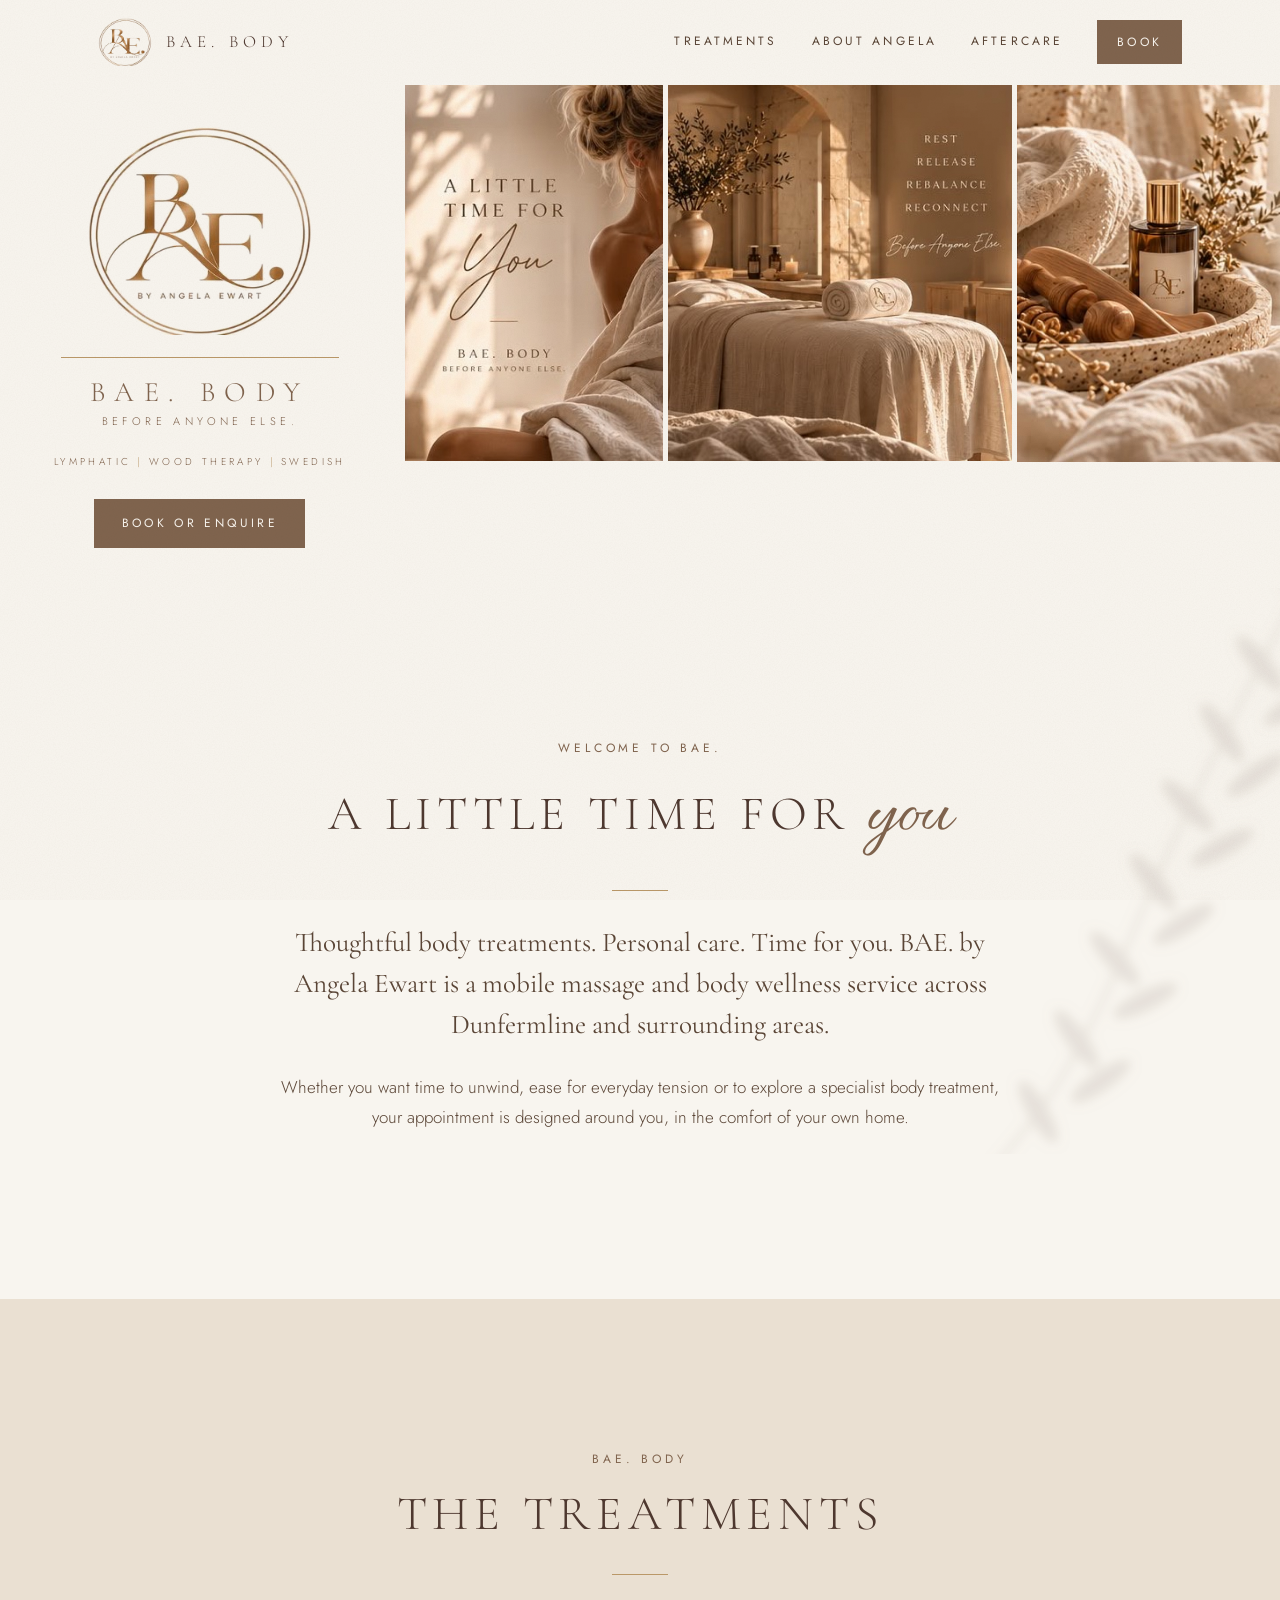
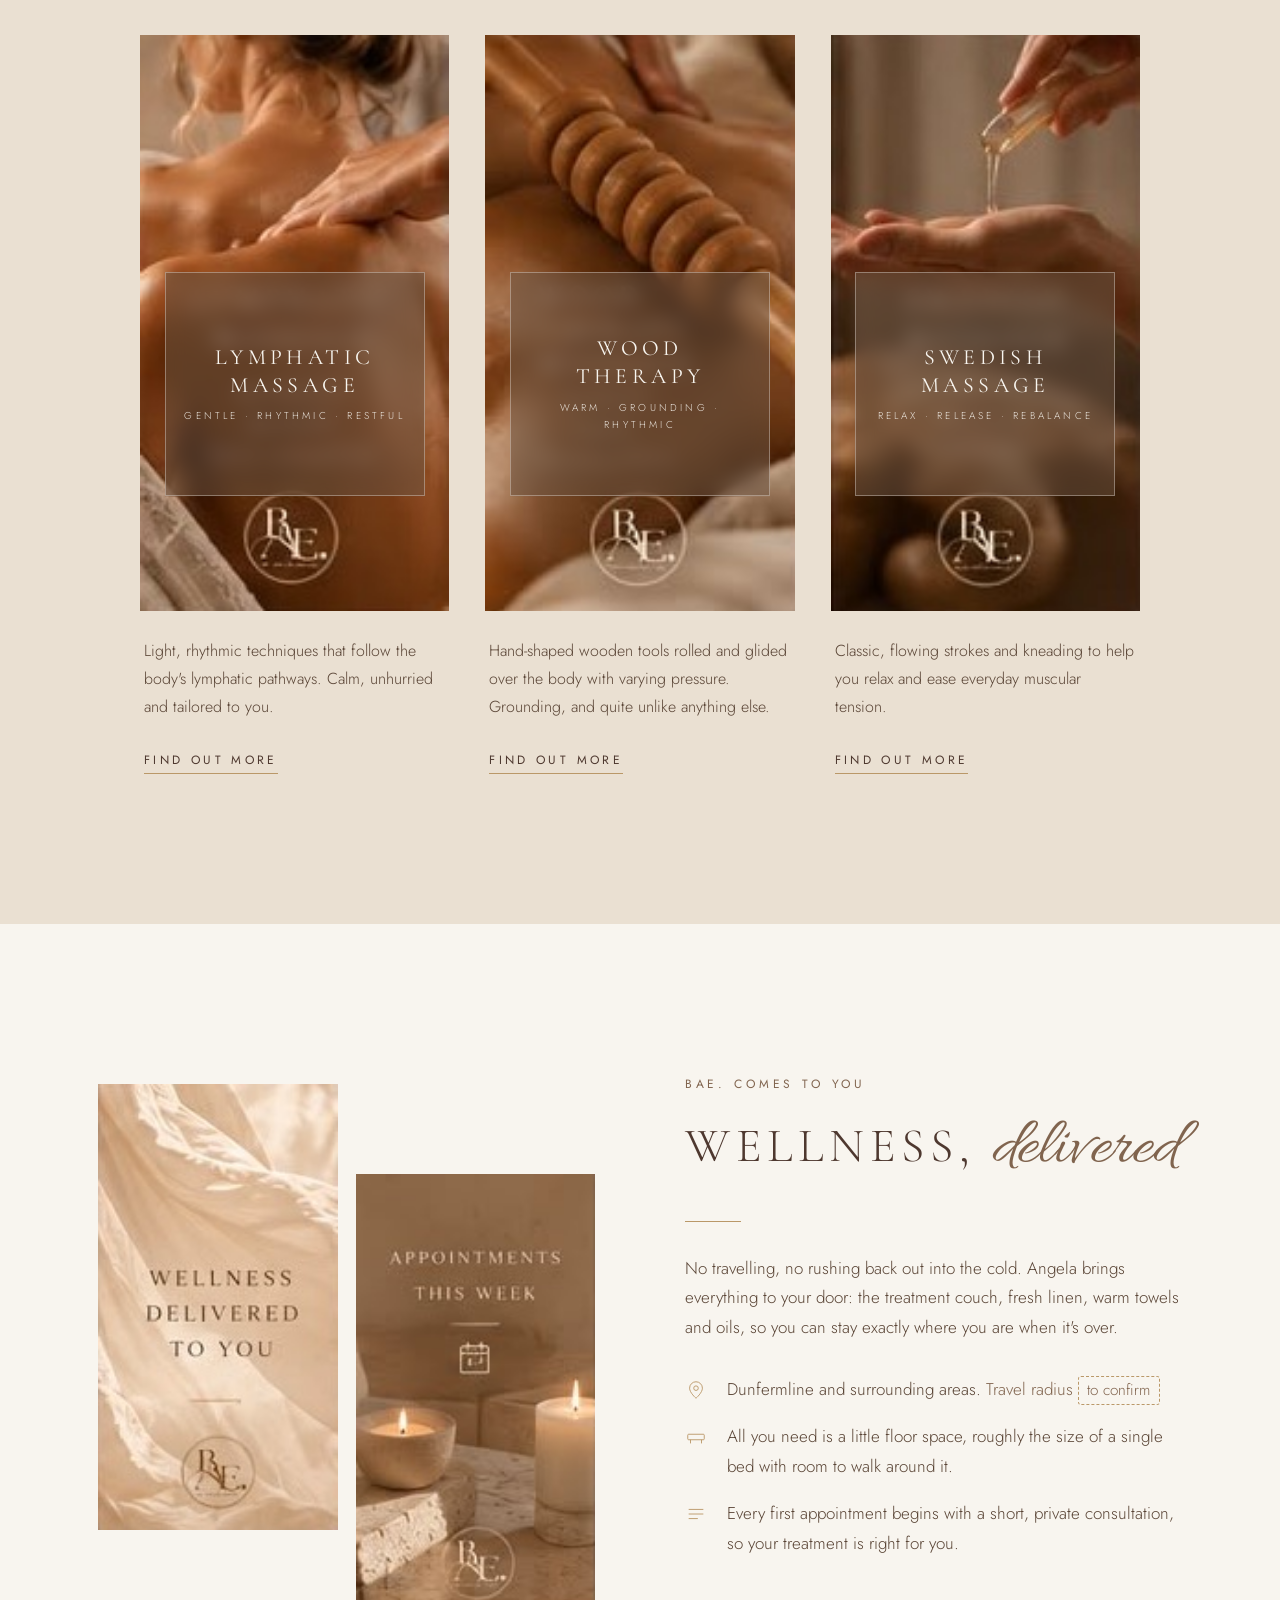
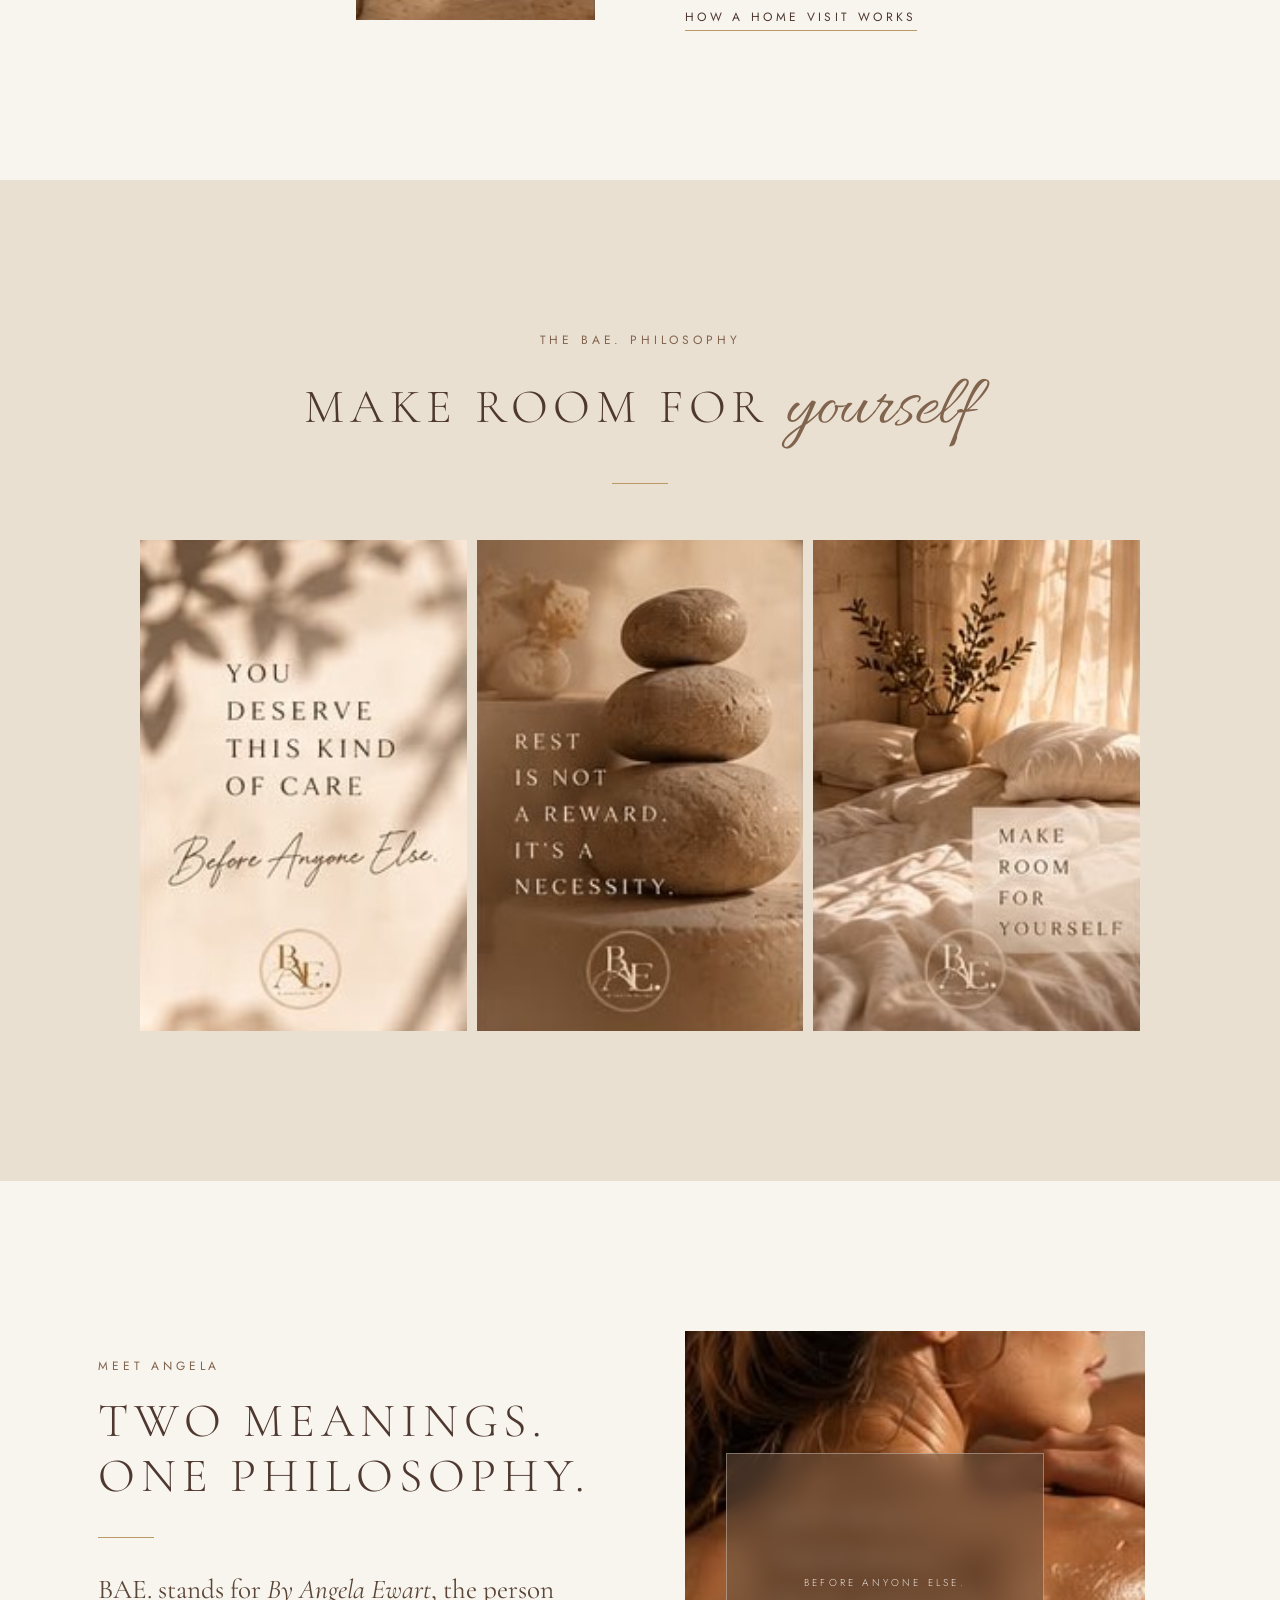
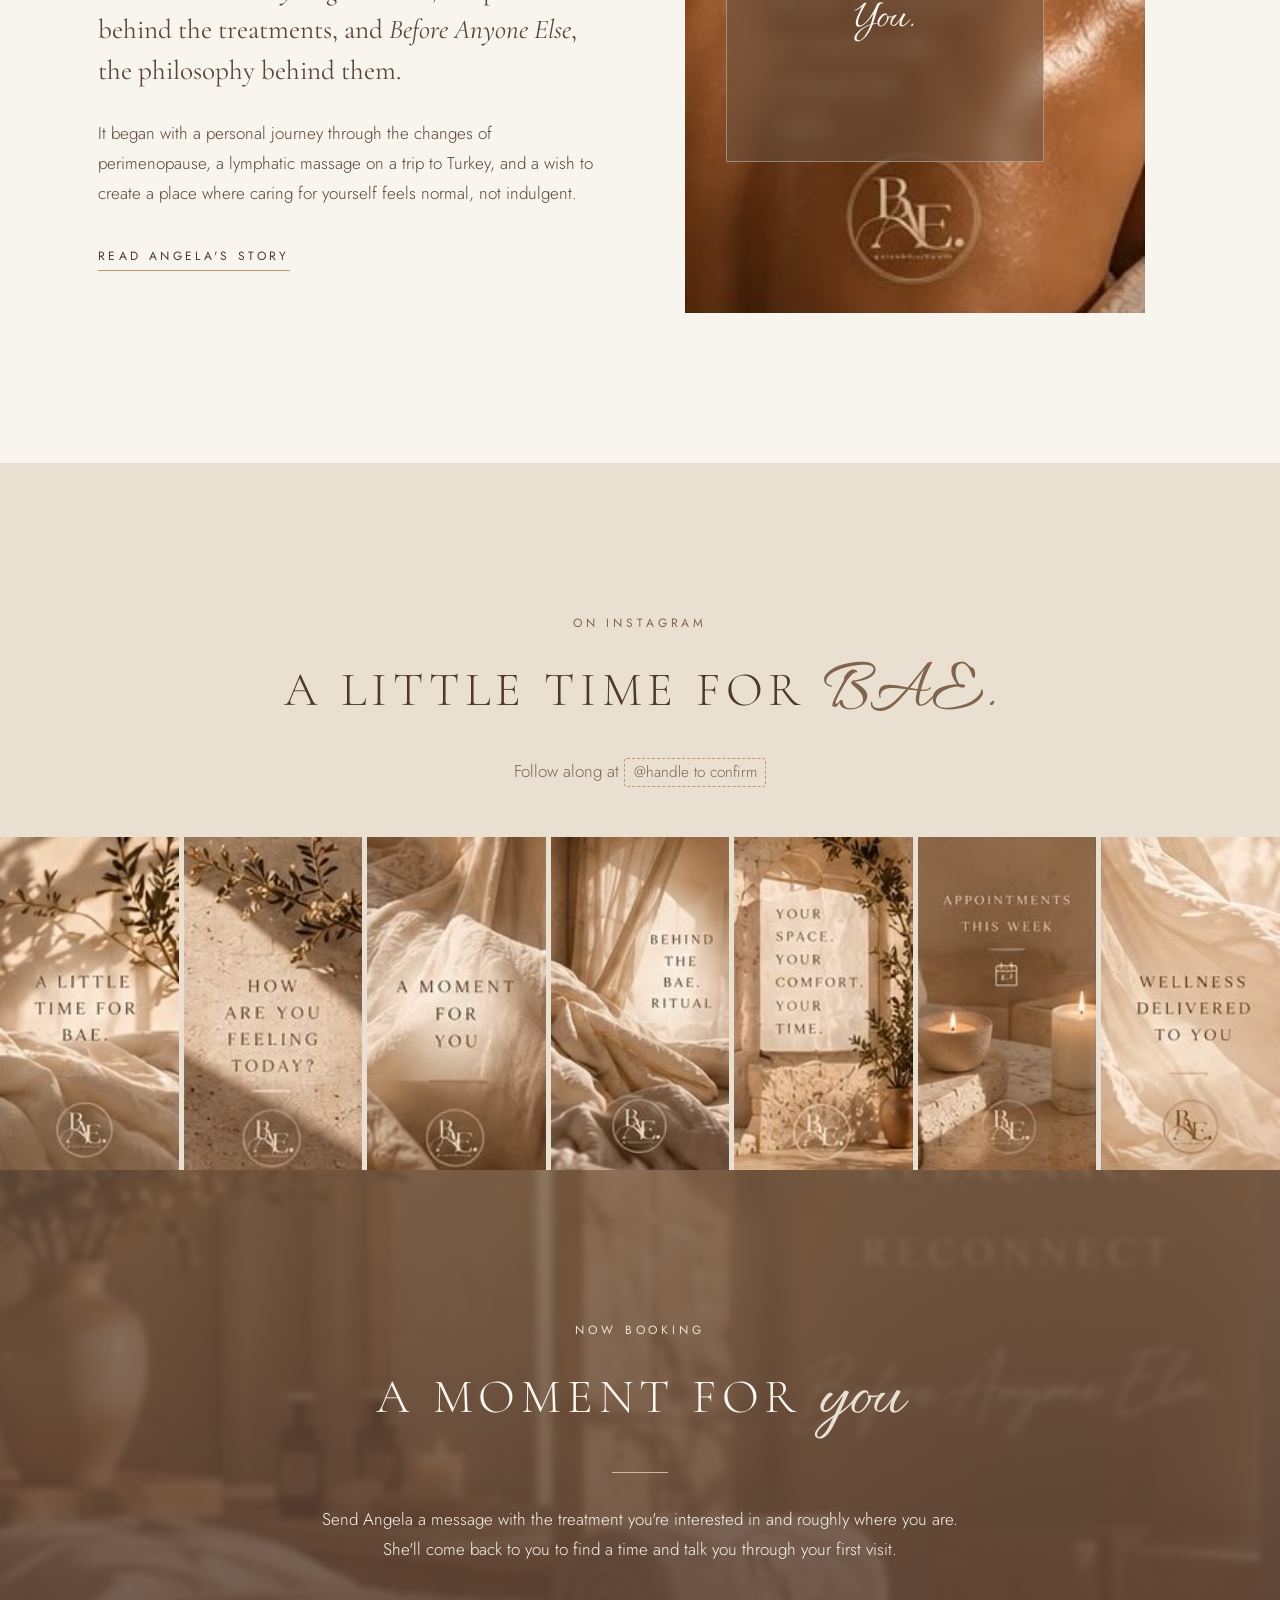
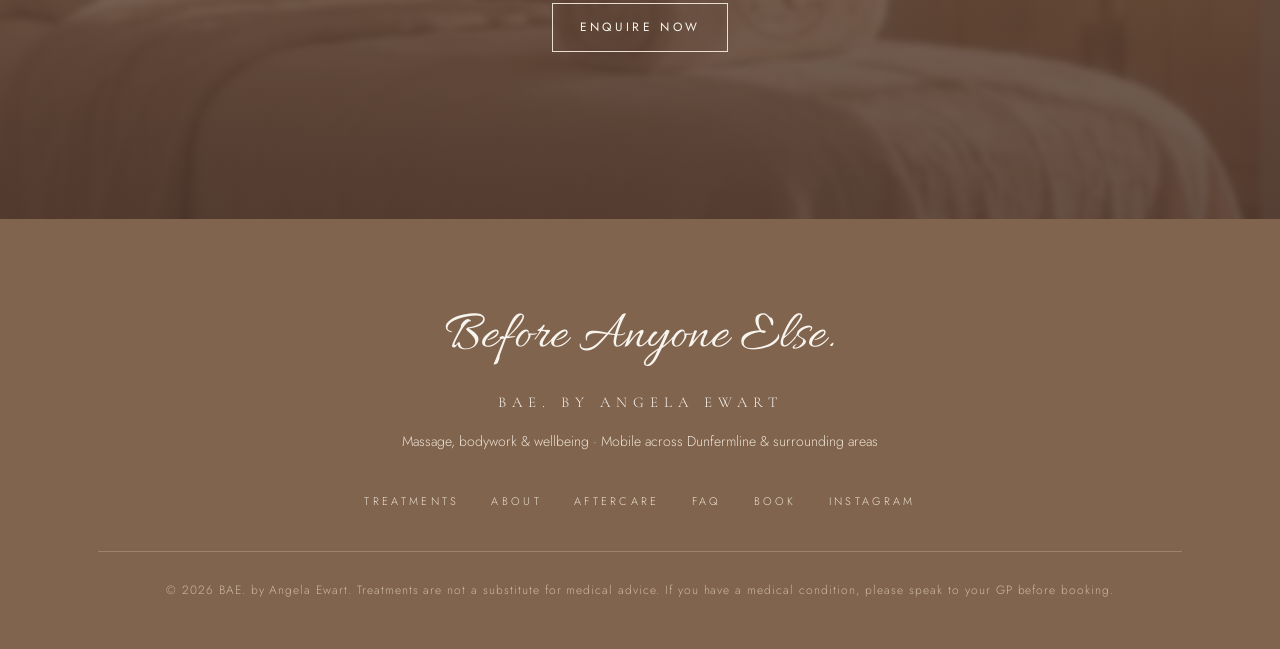
==== index.html @ 6d790719 "BAE. by Angela Ewart: first draft of the BAE. BODY site Four pages (home, treatments, about, book) b" ====
<!doctype html>
<html lang="en-GB">
<head>
  <meta charset="utf-8">
  <meta name="viewport" content="width=device-width, initial-scale=1">
  <!-- Draft: keep out of search results until launch. Remove this line to go live. -->
  <meta name="robots" content="noindex">
  <title>BAE. by Angela Ewart | Mobile Massage in Dunfermline</title>
  <meta name="description" content="BAE. BODY: lymphatic massage, wood therapy and Swedish massage in the comfort of your own home, across Dunfermline and surrounding areas. Before Anyone Else.">
  <meta property="og:title" content="BAE. by Angela Ewart">
  <meta property="og:description" content="Thoughtful body treatments. Personal care. Time for you. Mobile massage across Dunfermline.">
  <meta property="og:image" content="assets/img/hero-room.jpg">
  <meta name="theme-color" content="#F8F5EF">
  <link rel="icon" href="assets/img/logo.png">
  <link rel="preconnect" href="https://fonts.googleapis.com">
  <link rel="preconnect" href="https://fonts.gstatic.com" crossorigin>
  <link href="https://fonts.googleapis.com/css2?family=Allura&family=Cormorant+Garamond:wght@300;400;500&family=Jost:wght@300;400&display=swap" rel="stylesheet">
  <link rel="stylesheet" href="css/style.css">
</head>
<body>

<header class="site-header">
  <div class="wrap">
    <a class="brand" href="index.html" aria-label="BAE. by Angela Ewart, home">
      <img src="assets/img/logo.png" alt="">
      <span>BAE. Body</span>
    </a>
    <button class="nav-toggle" aria-label="Menu" aria-expanded="false" aria-controls="nav"><span></span><span></span></button>
    <nav class="nav" id="nav">
      <a href="treatments.html">Treatments</a>
      <a href="about.html">About Angela</a>
      <a href="treatments.html#aftercare">Aftercare</a>
      <a class="btn" href="contact.html">Book</a>
    </nav>
  </div>
</header>

<main>

  <!-- Hero: the moodboard's top row -->
  <section class="photo-hero">
    <div class="hero-panel reveal">
      <img class="mark" src="assets/img/logo.png" alt="BAE. by Angela Ewart monogram">
      <h1 class="name">BAE. Body</h1>
      <p class="tag">Before anyone else.</p>
      <p class="words">Lymphatic<span>|</span>Wood therapy<span>|</span>Swedish</p>
      <div class="hero-actions">
        <a class="btn" href="contact.html">Book or enquire</a>
      </div>
    </div>
    <div class="hero-photos">
      <figure><img src="assets/img/hero-woman.jpg" alt="A woman wrapped in soft linen in warm sunlight. A little time for you."></figure>
      <figure><img src="assets/img/hero-room.jpg" alt="A treatment couch in ivory linen with a rolled BAE. towel. Rest, release, rebalance, reconnect."></figure>
      <figure><img src="assets/img/ritual-tray.jpg" alt="Wooden massage tools and a BAE. oil bottle on a stone tray among soft linen"></figure>
    </div>
  </section>

  <!-- Welcome -->
  <section class="pad" style="overflow:hidden">
    <div class="leaves" aria-hidden="true" style="top:-60px;right:-80px;width:460px;height:640px"></div>
    <div class="wrap center reveal" style="max-width: 820px">
      <span class="eyebrow">Welcome to BAE.</span>
      <h2 class="title">A little time for <span class="script" style="font-size:1.5em">you</span></h2>
      <hr class="rule">
      <p class="lede">Thoughtful body treatments. Personal care. Time for you. BAE. by Angela Ewart is a mobile massage and body wellness service across Dunfermline and surrounding areas.</p>
      <p>Whether you want time to unwind, ease for everyday tension or to explore a specialist body treatment, your appointment is designed around you, in the comfort of your own home.</p>
    </div>
  </section>

  <!-- Treatments -->
  <section class="pad tone-linen">
    <div class="wrap">
      <div class="center reveal">
        <span class="eyebrow">BAE. Body</span>
        <h2 class="title">The treatments</h2>
        <hr class="rule">
      </div>
      <div class="tcards">
        <a class="tcard reveal" href="treatments.html#lymphatic">
          <figure class="tile">
            <img src="assets/img/reel-lymphatic.jpg" alt="Hands resting on a bare shoulder during a lymphatic massage">
            <div class="plate"><strong>Lymphatic<br>massage</strong><span>Gentle · Rhythmic · Restful</span></div>
          </figure>
          <div class="body">
            <p>Light, rhythmic techniques that follow the body's lymphatic pathways. Calm, unhurried and tailored to you.</p>
            <span class="link">Find out more</span>
          </div>
        </a>
        <a class="tcard reveal" href="treatments.html#wood-therapy">
          <figure class="tile">
            <img src="assets/img/reel-wood.jpg" alt="A wooden massage roller on oiled skin">
            <div class="plate"><strong>Wood<br>therapy</strong><span>Warm · Grounding · Rhythmic</span></div>
          </figure>
          <div class="body">
            <p>Hand-shaped wooden tools rolled and glided over the body with varying pressure. Grounding, and quite unlike anything else.</p>
            <span class="link">Find out more</span>
          </div>
        </a>
        <a class="tcard reveal" href="treatments.html#swedish">
          <figure class="tile">
            <img src="assets/img/reel-swedish.jpg" alt="Warm massage oil poured into an open palm">
            <div class="plate"><strong>Swedish<br>massage</strong><span>Relax · Release · Rebalance</span></div>
          </figure>
          <div class="body">
            <p>Classic, flowing strokes and kneading to help you relax and ease everyday muscular tension.</p>
            <span class="link">Find out more</span>
          </div>
        </a>
      </div>
    </div>
  </section>

  <!-- Mobile service -->
  <section class="pad">
    <div class="wrap split">
      <div class="pair reveal">
        <figure class="tile"><img src="assets/img/reel-delivered.jpg" alt="Soft muslin in sunlight. Wellness delivered to you."></figure>
        <figure class="tile"><img src="assets/img/story-appointments.jpg" alt="Candles on natural stone. Appointments this week."></figure>
      </div>
      <div class="reveal">
        <span class="eyebrow">BAE. comes to you</span>
        <h2 class="title">Wellness, <span class="script" style="font-size:1.4em">delivered</span></h2>
        <hr class="rule">
        <p>No travelling, no rushing back out into the cold. Angela brings everything to your door: the treatment couch, fresh linen, warm towels and oils, so you can stay exactly where you are when it's over.</p>
        <ul class="points">
          <li>
            <svg viewBox="0 0 24 24" fill="none" stroke="currentColor" stroke-width="1"><path d="M12 21s-7-6.1-7-11a7 7 0 0 1 14 0c0 4.9-7 11-7 11z"/><circle cx="12" cy="10" r="2.5"/></svg>
            <span>Dunfermline and surrounding areas. <span class="muted">Travel radius <span class="tbc">to confirm</span></span></span>
          </li>
          <li>
            <svg viewBox="0 0 24 24" fill="none" stroke="currentColor" stroke-width="1"><rect x="3" y="9" width="18" height="6" rx="1"/><path d="M6 15v4M18 15v4"/></svg>
            <span>All you need is a little floor space, roughly the size of a single bed with room to walk around it.</span>
          </li>
          <li>
            <svg viewBox="0 0 24 24" fill="none" stroke="currentColor" stroke-width="1"><path d="M4 7h16M4 12h16M4 17h10"/></svg>
            <span>Every first appointment begins with a short, private consultation, so your treatment is right for you.</span>
          </li>
        </ul>
        <a class="link" href="treatments.html#mobile">How a home visit works</a>
      </div>
    </div>
  </section>

  <!-- Quote posts -->
  <section class="pad tone-linen">
    <div class="wrap">
      <div class="center reveal">
        <span class="eyebrow">The BAE. philosophy</span>
        <h2 class="title">Make room for <span class="script" style="font-size:1.5em">yourself</span></h2>
        <hr class="rule">
      </div>
      <div class="quotes reveal">
        <figure class="tile"><img src="assets/img/quote-care.jpg" alt="You deserve this kind of care. Before Anyone Else."></figure>
        <figure class="tile"><img src="assets/img/quote-rest.jpg" alt="Stacked stones. Rest is not a reward. It's a necessity."></figure>
        <figure class="tile"><img src="assets/img/quote-room.jpg" alt="A sunlit bedroom in soft linen. Make room for yourself."></figure>
      </div>
    </div>
  </section>

  <!-- Meet Angela -->
  <section class="pad">
    <div class="wrap split flip">
      <figure class="tile reveal" style="aspect-ratio:226/286;max-width:460px">
        <img src="assets/img/back.jpg" alt="Sunlit skin and a bare shoulder after a massage">
        <div class="plate" style="left:9%;right:22%;top:21%;height:53%"><span>Before anyone else.</span><span class="script">You.</span></div>
      </figure>
      <div class="reveal">
        <span class="eyebrow">Meet Angela</span>
        <h2 class="title">Two meanings. <br>One philosophy.</h2>
        <hr class="rule">
        <p class="lede">BAE. stands for <em>By Angela Ewart</em>, the person behind the treatments, and <em>Before Anyone Else</em>, the philosophy behind them.</p>
        <p>It began with a personal journey through the changes of perimenopause, a lymphatic massage on a trip to Turkey, and a wish to create a place where caring for yourself feels normal, not indulgent.</p>
        <p style="margin-top:2rem"><a class="link" href="about.html">Read Angela's story</a></p>
      </div>
    </div>
  </section>

  <!-- Instagram -->
  <section class="pad tone-linen" style="padding-bottom:0">
    <div class="wrap center reveal">
      <span class="eyebrow">On Instagram</span>
      <h2 class="title">A little time for <span class="script" style="font-size:1.5em">BAE.</span></h2>
      <p class="muted">Follow along at <span class="tbc">@handle to confirm</span></p>
    </div>
    <div class="gram">
      <figure class="tile"><img src="assets/img/reel-little-time.jpg" alt="A little time for BAE."></figure>
      <figure class="tile"><img src="assets/img/story-feeling.jpg" alt="How are you feeling today?"></figure>
      <figure class="tile"><img src="assets/img/story-moment.jpg" alt="A moment for you."></figure>
      <figure class="tile"><img src="assets/img/story-ritual.jpg" alt="Behind the BAE. ritual."></figure>
      <figure class="tile"><img src="assets/img/story-space.jpg" alt="Your space. Your comfort. Your time."></figure>
      <figure class="tile"><img src="assets/img/story-appointments.jpg" alt="Appointments this week."></figure>
      <figure class="tile"><img src="assets/img/reel-delivered.jpg" alt="Wellness delivered to you."></figure>
    </div>
  </section>

  <!-- Book -->
  <section class="pad tone-coffee photo-band">
    <img src="assets/img/hero-room.jpg" alt="">
    <div class="wrap center reveal" style="max-width: 760px">
      <span class="eyebrow">Now booking</span>
      <h2 class="title">A moment for <span class="script" style="font-size:1.5em">you</span></h2>
      <hr class="rule">
      <p>Send Angela a message with the treatment you're interested in and roughly where you are. She'll come back to you to find a time and talk you through your first visit.</p>
      <p style="margin-top:2.4rem"><a class="btn ghost" style="color:var(--ivory);border-color:var(--linen)" href="contact.html">Enquire now</a></p>
    </div>
  </section>

</main>

<footer class="site-footer">
  <div class="wrap">
    <span class="script">Before Anyone Else.</span>
    <p class="name">BAE. by Angela Ewart</p>
    <p>Massage, bodywork &amp; wellbeing · Mobile across Dunfermline &amp; surrounding areas</p>
    <nav class="footer-nav">
      <a href="treatments.html">Treatments</a>
      <a href="about.html">About</a>
      <a href="treatments.html#aftercare">Aftercare</a>
      <a href="treatments.html#faq">FAQ</a>
      <a href="contact.html">Book</a>
      <a href="#" aria-label="Instagram (handle to confirm)">Instagram</a>
    </nav>
    <p class="fine">© <span data-year>2026</span> BAE. by Angela Ewart. Treatments are not a substitute for medical advice. If you have a medical condition, please speak to your GP before booking.</p>
  </div>
</footer>

<script src="js/site.js"></script>
</body>
</html>
---- css/style.css ----
/* BAE. by Angela Ewart — site styles
   Palette and type follow the Brand Bible (Oct 2026), section 03. */

:root {
  --ivory: #F8F5EF;
  --linen: #EAE0D2;
  --oat: #CDB99F;
  --coffee: #80644E;
  --gold: #BA9868;
  /* Deeper coffee for headings and small text, so it reads at AA without harsh black. */
  --espresso: #4E382F;
  --ink: #5A4536;

  --display: "Cormorant Garamond", "Cormorant", Georgia, serif;
  --text: "Jost", "Helvetica Neue", Arial, sans-serif;
  --script: "Allura", "Snell Roundhand", cursive;

  --wrap: 1180px;
  --gutter: clamp(20px, 5vw, 48px);
  --ease: cubic-bezier(.22, .61, .36, 1);
}

*, *::before, *::after { box-sizing: border-box; }

html { scroll-behavior: smooth; }

body {
  margin: 0;
  background: var(--ivory);
  color: var(--ink);
  font-family: var(--text);
  font-weight: 300;
  font-size: 17px;
  line-height: 1.75;
  -webkit-font-smoothing: antialiased;
  overflow-x: hidden;
}

/* Paper grain over everything: the "textured ivory muslin" of the brand. */
body::before {
  content: "";
  position: fixed;
  inset: 0;
  pointer-events: none;
  z-index: 100;
  opacity: .32;
  mix-blend-mode: multiply;
  background-image: url("data:image/svg+xml,%3Csvg xmlns='http://www.w3.org/2000/svg' width='220' height='220'%3E%3Cfilter id='n'%3E%3CfeTurbulence type='fractalNoise' baseFrequency='.85' numOctaves='3' stitchTiles='stitch'/%3E%3CfeColorMatrix values='0 0 0 0 .45 0 0 0 0 .37 0 0 0 0 .29 0 0 0 .22 0'/%3E%3C/filter%3E%3Crect width='100%25' height='100%25' filter='url(%23n)'/%3E%3C/svg%3E");
}

img { max-width: 100%; display: block; }

a { color: inherit; }

::selection { background: var(--oat); color: var(--espresso); }

.wrap {
  width: 100%;
  max-width: var(--wrap);
  margin: 0 auto;
  padding: 0 var(--gutter);
}

/* ---------- Type ---------- */

h1, h2, h3 {
  font-family: var(--display);
  font-weight: 300;
  color: var(--espresso);
  line-height: 1.15;
  margin: 0 0 .5em;
}

.eyebrow {
  display: block;
  font-family: var(--text);
  font-size: 12px;
  font-weight: 400;
  letter-spacing: .32em;
  text-transform: uppercase;
  color: var(--coffee);
  margin-bottom: 1.4em;
}

.caps {
  text-transform: uppercase;
  letter-spacing: .2em;
}

.display {
  font-size: clamp(2.3rem, 6vw, 4.6rem);
  text-transform: uppercase;
  letter-spacing: .14em;
  line-height: 1.12;
}

.title {
  font-size: clamp(1.9rem, 4vw, 3rem);
  text-transform: uppercase;
  letter-spacing: .12em;
}

.script {
  font-family: var(--script);
  font-weight: 400;
  text-transform: none;
  letter-spacing: 0;
  color: var(--coffee);
}

.lede {
  font-family: var(--display);
  font-size: clamp(1.3rem, 2.4vw, 1.7rem);
  font-weight: 400;
  line-height: 1.5;
  color: var(--ink);
}

.rule {
  width: 56px;
  height: 1px;
  background: var(--gold);
  border: 0;
  margin: 2rem 0;
}
.center .rule, .rule.center { margin-left: auto; margin-right: auto; }

.center { text-align: center; }

.muted { color: var(--coffee); }

.small { font-size: 14px; line-height: 1.65; }

/* A value Angela still has to confirm (price, duration, contact). */
.tbc {
  display: inline-block;
  padding: 0 .55em;
  border: 1px dashed var(--gold);
  border-radius: 3px;
  color: var(--coffee);
  font-size: .9em;
  white-space: nowrap;
}

/* ---------- Buttons ---------- */

.btn {
  display: inline-flex;
  align-items: center;
  justify-content: center;
  gap: .6em;
  padding: 1.05em 2.2em;
  border: 1px solid var(--coffee);
  background: var(--coffee);
  color: var(--ivory);
  font-family: var(--text);
  font-size: 12px;
  font-weight: 400;
  letter-spacing: .28em;
  text-transform: uppercase;
  text-decoration: none;
  cursor: pointer;
  transition: background .4s var(--ease), color .4s var(--ease), border-color .4s var(--ease);
}
.btn:hover { background: var(--espresso); border-color: var(--espresso); }
.btn.ghost { background: transparent; color: var(--espresso); }
.btn.ghost:hover { background: var(--espresso); color: var(--ivory); }

.link {
  font-size: 12px;
  font-weight: 400;
  letter-spacing: .28em;
  text-transform: uppercase;
  text-decoration: none;
  color: var(--espresso);
  border-bottom: 1px solid var(--gold);
  padding-bottom: .35em;
  transition: color .3s, border-color .3s;
}
.link:hover { color: var(--gold); }

:focus-visible { outline: 1px solid var(--gold); outline-offset: 4px; }

/* ---------- Header ---------- */

.site-header {
  position: sticky;
  top: 0;
  z-index: 50;
  background: rgba(248, 245, 239, .86);
  -webkit-backdrop-filter: blur(10px);
  backdrop-filter: blur(10px);
  border-bottom: 1px solid transparent;
  transition: border-color .4s var(--ease);
}
.site-header.scrolled { border-bottom-color: rgba(186, 152, 104, .35); }

.site-header .wrap {
  display: flex;
  align-items: center;
  justify-content: space-between;
  height: 84px;
}

.brand {
  display: flex;
  align-items: center;
  gap: 14px;
  text-decoration: none;
}
.brand img {
  width: 54px;
  height: auto;
}
.brand span {
  font-family: var(--display);
  font-size: 17px;
  letter-spacing: .3em;
  text-transform: uppercase;
  color: var(--espresso);
}

.nav { display: flex; align-items: center; gap: 34px; }
.nav a {
  font-size: 12px;
  font-weight: 400;
  letter-spacing: .26em;
  text-transform: uppercase;
  text-decoration: none;
  color: var(--ink);
  padding: 6px 0;
  border-bottom: 1px solid transparent;
  transition: border-color .3s, color .3s;
}
.nav a:hover, .nav a[aria-current="page"] { border-bottom-color: var(--gold); color: var(--espresso); }
.nav .btn { padding: .9em 1.6em; color: var(--ivory); border-bottom: 1px solid var(--coffee); }
.nav .btn:hover { color: var(--ivory); }

.nav-toggle {
  display: none;
  width: 44px;
  height: 44px;
  border: 0;
  background: none;
  padding: 0;
  cursor: pointer;
  color: var(--espresso);
}
.nav-toggle span {
  display: block;
  width: 26px;
  height: 1px;
  background: currentColor;
  margin: 7px auto;
  transition: transform .4s var(--ease), opacity .3s;
}
.nav-open .nav-toggle span:first-child { transform: translateY(4px) rotate(45deg); }
.nav-open .nav-toggle span:last-child { transform: translateY(-4px) rotate(-45deg); }

@media (max-width: 860px) {
  .site-header .wrap { height: 72px; }
  .brand img { width: 46px; }
  .brand span { font-size: 15px; }
  .nav-toggle { display: block; }
  .nav {
    position: fixed;
    inset: 72px 0 auto 0;
    flex-direction: column;
    gap: 6px;
    padding: 28px var(--gutter) 40px;
    background: var(--ivory);
    border-bottom: 1px solid rgba(186, 152, 104, .35);
    transform: translateY(-12px);
    opacity: 0;
    visibility: hidden;
    transition: opacity .35s var(--ease), transform .35s var(--ease), visibility .35s;
  }
  .nav-open .nav { opacity: 1; transform: none; visibility: visible; }
  .nav a { font-size: 13px; padding: 12px 0; }
  .nav .btn { margin-top: 14px; width: 100%; }
}

/* ---------- Sections ---------- */

section { position: relative; }

.pad { padding: clamp(80px, 12vw, 150px) 0; }

.tone-linen { background: var(--linen); }
.tone-coffee { background: var(--coffee); color: var(--ivory); }
.tone-coffee h2, .tone-coffee h3 { color: var(--ivory); }
.tone-coffee .eyebrow, .tone-coffee .script { color: var(--linen); }
.tone-coffee .rule { background: var(--oat); }

.leaves {
  position: absolute;
  pointer-events: none;
  background: url("../assets/img/leaf-shadow.svg") no-repeat center / contain;
  opacity: .11;
  mix-blend-mode: multiply;
  transform-origin: top right;
  animation: sway 14s ease-in-out infinite alternate;
}
@keyframes sway {
  from { transform: rotate(-1.5deg) translateX(0); }
  to { transform: rotate(1.5deg) translateX(-8px); }
}

/* ---------- Hero ---------- */

.hero {
  min-height: calc(100svh - 84px);
  display: flex;
  align-items: center;
  padding: 60px 0 90px;
  overflow: hidden;
  background:
    radial-gradient(ellipse 70% 60% at 80% 20%, rgba(255, 252, 245, .9), transparent 70%),
    linear-gradient(160deg, var(--ivory) 0%, #F1EADF 60%, var(--linen) 100%);
}
.hero .leaves { top: -40px; right: -60px; width: min(620px, 70vw); height: 860px; }

.hero-grid {
  display: grid;
  grid-template-columns: 1.1fr .9fr;
  align-items: center;
  gap: clamp(40px, 6vw, 90px);
}

.hero h1 .script {
  display: block;
  font-size: 1.9em;
  line-height: .8;
  margin: .1em 0 .15em -.04em;
}

.hero .lede { max-width: 30ch; margin: 0 0 2.4rem; }

.hero-actions { display: flex; flex-wrap: wrap; gap: 18px 28px; align-items: center; }

.hero-mark {
  position: relative;
  justify-self: center;
  width: min(420px, 100%);
  aspect-ratio: 1;
  display: grid;
  place-items: center;
}
.hero-mark img {
  width: 62%;
}
.hero-mark .ring {
  position: absolute;
  inset: 0;
  width: 100%;
  height: 100%;
  color: var(--gold);
  animation: turn 90s linear infinite;
}
@keyframes turn { to { transform: rotate(360deg); } }

@media (max-width: 860px) {
  .hero { min-height: auto; padding: 40px 0 100px; }
  .hero-grid { grid-template-columns: 1fr; }
  .hero-mark { order: -1; width: min(300px, 78%); margin-bottom: 8px; }
  .display { letter-spacing: .1em; }
  .hero .lede { max-width: none; }
}

/* ---------- Split (image + text) ---------- */

.split {
  display: grid;
  grid-template-columns: 1fr 1fr;
  align-items: center;
  gap: clamp(40px, 7vw, 110px);
}
.split.flip > :first-child { order: 2; }

.frame {
  position: relative;
  aspect-ratio: 4 / 5;
  overflow: hidden;
  background: var(--oat);
}
.frame img {
  width: 100%;
  height: 100%;
  object-fit: cover;
  filter: saturate(.92) contrast(.97);
}
/* Hairline inset border, like the aftercare cards. */
.frame::after {
  content: "";
  position: absolute;
  inset: 14px;
  border: 1px solid rgba(248, 245, 239, .55);
  pointer-events: none;
}

@media (max-width: 860px) {
  .split { grid-template-columns: 1fr; }
  .split.flip > :first-child { order: 0; }
  .frame { max-width: 460px; }
}

/* ---------- Treatments ---------- */

.cards {
  display: grid;
  grid-template-columns: repeat(3, 1fr);
  gap: 28px;
  margin-top: 60px;
}

.card {
  position: relative;
  display: flex;
  flex-direction: column;
  padding: 48px 36px 40px;
  background: var(--ivory);
  border: 1px solid rgba(186, 152, 104, .4);
  text-decoration: none;
  transition: transform .6s var(--ease), box-shadow .6s var(--ease);
}
.card:hover {
  transform: translateY(-4px);
  box-shadow: 0 24px 50px -30px rgba(78, 56, 47, .45);
}
.card .num {
  font-family: var(--display);
  font-size: 15px;
  letter-spacing: .3em;
  color: var(--gold);
}
.card h3 {
  font-size: 1.85rem;
  text-transform: uppercase;
  letter-spacing: .12em;
  margin: 1.1rem 0 .3rem;
}
.card .words {
  font-size: 11px;
  letter-spacing: .3em;
  text-transform: uppercase;
  color: var(--coffee);
  margin-bottom: 1.4rem;
}
.card p { margin: 0 0 2rem; }
.card .link { margin-top: auto; align-self: flex-start; }

@media (max-width: 960px) {
  .cards { grid-template-columns: 1fr; max-width: 560px; margin-left: auto; margin-right: auto; }
}

/* ---------- Mobile service ---------- */

.points {
  list-style: none;
  padding: 0;
  margin: 2rem 0 2.6rem;
  display: grid;
  gap: 1.1rem;
}
.points li {
  display: grid;
  grid-template-columns: 26px 1fr;
  gap: 16px;
  align-items: start;
}
.points svg { width: 22px; height: 22px; margin-top: 4px; color: var(--gold); }

/* ---------- Quote band ---------- */

.quote {
  text-align: center;
  overflow: hidden;
}
.quote blockquote {
  margin: 0 auto;
  max-width: 18ch;
  font-family: var(--display);
  font-weight: 300;
  font-size: clamp(2rem, 5vw, 3.6rem);
  line-height: 1.25;
  text-transform: uppercase;
  letter-spacing: .14em;
  color: var(--espresso);
}
.quote .script { display: block; font-size: clamp(2rem, 4vw, 3rem); margin-top: 1.6rem; }
.quote .leaves { top: -120px; left: -80px; width: 480px; height: 700px; transform-origin: top left; }

/* ---------- Treatment detail page ---------- */

.page-head {
  padding: clamp(70px, 10vw, 130px) 0 clamp(50px, 7vw, 80px);
  overflow: hidden;
  background: linear-gradient(180deg, var(--ivory), #F2EBE0);
}
.page-head .leaves { top: -60px; right: -40px; width: 460px; height: 640px; }
.page-head .lede { max-width: 38ch; }
.page-head.center .lede { margin-left: auto; margin-right: auto; }

.jump {
  display: flex;
  flex-wrap: wrap;
  gap: 14px 34px;
  margin-top: 2.4rem;
}

.treatment {
  display: grid;
  grid-template-columns: 300px 1fr;
  gap: clamp(30px, 6vw, 90px);
  padding: clamp(60px, 8vw, 100px) 0;
  border-top: 1px solid rgba(186, 152, 104, .35);
  scroll-margin-top: 100px;
}
.treatment:first-of-type { border-top: 0; }
.treatment h2 { font-size: clamp(2rem, 4vw, 2.8rem); text-transform: uppercase; letter-spacing: .12em; }

.facts {
  list-style: none;
  padding: 0;
  margin: 1.6rem 0 0;
  font-size: 14px;
}
.facts li {
  display: flex;
  justify-content: space-between;
  gap: 12px;
  padding: .85rem 0;
  border-bottom: 1px solid rgba(186, 152, 104, .3);
}
.facts li span:first-child { letter-spacing: .22em; text-transform: uppercase; font-size: 11px; color: var(--coffee); padding-top: 3px; }

.treatment h3 {
  font-family: var(--text);
  font-size: 12px;
  font-weight: 400;
  letter-spacing: .3em;
  text-transform: uppercase;
  color: var(--coffee);
  margin: 2.2rem 0 .8rem;
}
.treatment p { margin: 0 0 1rem; max-width: 62ch; }

.note {
  margin-top: 2rem;
  padding: 1.3rem 1.5rem;
  background: rgba(234, 224, 210, .6);
  border-left: 1px solid var(--gold);
  font-size: 15px;
  max-width: 62ch;
}

@media (max-width: 860px) {
  .treatment { grid-template-columns: 1fr; gap: 10px; }
}

/* Aftercare cards — modelled on the moodboard's aftercare sheets. */
.aftercare {
  display: grid;
  grid-template-columns: repeat(3, 1fr);
  gap: 24px;
  margin-top: 56px;
}
.aftercare article {
  padding: 44px 32px 36px;
  background: var(--ivory);
  border: 1px solid rgba(186, 152, 104, .4);
  outline: 1px solid rgba(186, 152, 104, .25);
  outline-offset: -10px;
}
.aftercare h3 {
  font-size: 1.35rem;
  text-transform: uppercase;
  letter-spacing: .16em;
  text-align: center;
  line-height: 1.5;
  margin-bottom: 1.6rem;
}
.aftercare ul { list-style: none; margin: 0; padding: 0; font-size: 15px; }
.aftercare li {
  position: relative;
  padding: .7rem 0 .7rem 1.6rem;
  border-bottom: 1px solid rgba(186, 152, 104, .22);
}
.aftercare li::before {
  content: "";
  position: absolute;
  left: 2px;
  top: 1.32rem;
  width: 6px;
  height: 6px;
  border: 1px solid var(--gold);
  border-radius: 50%;
}
.aftercare .foot {
  margin-top: 1.6rem;
  text-align: center;
  font-size: 11px;
  letter-spacing: .32em;
  text-transform: uppercase;
  color: var(--coffee);
}
@media (max-width: 960px) {
  .aftercare { grid-template-columns: 1fr; max-width: 520px; margin-left: auto; margin-right: auto; }
}

/* ---------- FAQ ---------- */

.faq { max-width: 780px; margin: 50px auto 0; }
.faq details {
  border-top: 1px solid rgba(186, 152, 104, .4);
}
.faq details:last-child { border-bottom: 1px solid rgba(186, 152, 104, .4); }
.faq summary {
  list-style: none;
  display: flex;
  justify-content: space-between;
  align-items: center;
  gap: 20px;
  padding: 1.5rem 0;
  font-family: var(--display);
  font-size: 1.35rem;
  color: var(--espresso);
  cursor: pointer;
}
.faq summary::-webkit-details-marker { display: none; }
.faq summary::after {
  content: "";
  flex: none;
  width: 11px;
  height: 11px;
  border-right: 1px solid var(--gold);
  border-bottom: 1px solid var(--gold);
  transform: rotate(45deg) translateY(-3px);
  transition: transform .4s var(--ease);
}
.faq details[open] summary::after { transform: rotate(-135deg) translateY(-3px); }
.faq details p { margin: 0 0 1.6rem; max-width: 64ch; }

/* ---------- About ---------- */

.story {
  max-width: 680px;
  margin: 0 auto;
  font-size: 18px;
}
.story p { margin: 0 0 1.5rem; }
.story .signoff {
  margin-top: 3rem;
  text-align: center;
}
.story .signoff .script { font-size: 3rem; line-height: 1; display: block; margin-top: .6rem; }

.meaning {
  display: grid;
  grid-template-columns: 1fr auto 1fr;
  align-items: center;
  gap: clamp(20px, 5vw, 70px);
  max-width: 900px;
  margin: 0 auto;
  text-align: center;
}
.meaning .divider { width: 1px; height: 120px; background: var(--oat); }
.meaning h3 { font-size: clamp(1.6rem, 3vw, 2.2rem); text-transform: uppercase; letter-spacing: .14em; margin: .4rem 0 .6rem; }
.meaning p { margin: 0; }
@media (max-width: 700px) {
  .meaning { grid-template-columns: 1fr; }
  .meaning .divider { width: 56px; height: 1px; margin: 0 auto; }
}

/* ---------- Contact ---------- */

.contact-grid {
  display: grid;
  grid-template-columns: .9fr 1.1fr;
  gap: clamp(40px, 7vw, 100px);
  align-items: start;
}
@media (max-width: 860px) { .contact-grid { grid-template-columns: 1fr; } }

.ways { list-style: none; padding: 0; margin: 2rem 0; }
.ways li { padding: 1.2rem 0; border-bottom: 1px solid rgba(186, 152, 104, .35); }
.ways li:first-child { border-top: 1px solid rgba(186, 152, 104, .35); }
.ways .label { display: block; font-size: 11px; letter-spacing: .3em; text-transform: uppercase; color: var(--coffee); }
.ways a, .ways .value { font-family: var(--display); font-size: 1.45rem; color: var(--espresso); text-decoration: none; }
.ways a:hover { color: var(--gold); }

form.enquiry {
  padding: clamp(32px, 5vw, 56px);
  background: var(--ivory);
  border: 1px solid rgba(186, 152, 104, .4);
}
.field { margin-bottom: 1.5rem; }
.field label {
  display: block;
  font-size: 11px;
  font-weight: 400;
  letter-spacing: .28em;
  text-transform: uppercase;
  color: var(--coffee);
  margin-bottom: .5rem;
}
.field input, .field select, .field textarea {
  width: 100%;
  padding: .85rem 0;
  border: 0;
  border-bottom: 1px solid var(--oat);
  border-radius: 0;
  background: transparent;
  font-family: var(--text);
  font-weight: 300;
  font-size: 17px;
  color: var(--espresso);
  -webkit-appearance: none;
  appearance: none;
  transition: border-color .3s;
}
.field select {
  background: url("data:image/svg+xml,%3Csvg xmlns='http://www.w3.org/2000/svg' width='12' height='8'%3E%3Cpath d='M1 1l5 5 5-5' fill='none' stroke='%23BA9868'/%3E%3C/svg%3E") no-repeat right 4px center;
  padding-right: 24px;
}
.field textarea { min-height: 120px; resize: vertical; }
.field input:focus, .field select:focus, .field textarea:focus { outline: 0; border-bottom-color: var(--gold); }
.two { display: grid; grid-template-columns: 1fr 1fr; gap: 0 28px; }
@media (max-width: 560px) { .two { grid-template-columns: 1fr; } }
.privacy { font-size: 13px; line-height: 1.6; color: var(--coffee); margin: 0 0 1.8rem; }
.form-done { display: none; text-align: center; padding: 2rem 0; }
.form-done .script { font-size: 3rem; display: block; }
form.sent .fields { display: none; }
form.sent .form-done { display: block; }

/* ---------- Footer ---------- */

.site-footer {
  background: var(--coffee);
  color: var(--linen);
  padding: 90px 0 36px;
  text-align: center;
  font-size: 14px;
}
.site-footer .script { color: var(--ivory); font-size: clamp(2.4rem, 5vw, 3.4rem); line-height: 1; display: block; }
.site-footer .name {
  font-family: var(--display);
  font-size: 15px;
  letter-spacing: .4em;
  text-transform: uppercase;
  color: var(--ivory);
  margin: 1.6rem 0 .4rem;
}
.footer-nav { display: flex; flex-wrap: wrap; justify-content: center; gap: 10px 32px; margin: 2.4rem 0; }
.footer-nav a { font-size: 11px; letter-spacing: .3em; text-transform: uppercase; text-decoration: none; color: var(--linen); }
.footer-nav a:hover { color: var(--ivory); }
.site-footer .fine {
  border-top: 1px solid rgba(234, 224, 210, .25);
  padding-top: 28px;
  margin-top: 40px;
  font-size: 12px;
  letter-spacing: .08em;
  color: var(--oat);
}
.site-footer .tbc { border-color: var(--oat); color: var(--linen); }

/* ---------- Reveal on scroll ---------- */

.js .reveal {
  opacity: 0;
  transform: translateY(18px);
  transition: opacity 1.1s var(--ease), transform 1.1s var(--ease);
}
.js .reveal.in { opacity: 1; transform: none; }

@media (prefers-reduced-motion: reduce) {
  html { scroll-behavior: auto; }
  .leaves, .hero-mark .ring { animation: none; }
  .js .reveal { opacity: 1; transform: none; transition: none; }
}

/* =========================================================
   Photography-led layout (moodboard tiles)
   ========================================================= */

/* ---------- Photo hero: the moodboard's top row ---------- */

.photo-hero {
  display: grid;
  grid-template-columns: 1.05fr 2.3fr;
  gap: 5px;
  background: var(--ivory);
}
.hero-panel {
  display: flex;
  flex-direction: column;
  align-items: center;
  justify-content: center;
  text-align: center;
  padding: 40px clamp(20px, 3vw, 48px);
}
.hero-panel .mark { width: min(250px, 72%); }
.hero-panel .name {
  font-family: var(--display);
  font-size: clamp(1.5rem, 2.2vw, 2.1rem);
  letter-spacing: .34em;
  text-transform: uppercase;
  color: var(--coffee);
  margin: 1.4rem 0 .2rem;
  padding-top: 1.1rem;
  border-top: 1px solid var(--gold);
  width: 86%;
}
.hero-panel .tag { font-size: 11px; letter-spacing: .4em; text-transform: uppercase; color: var(--coffee); margin: 0 0 1.4rem; }
.hero-panel .words { font-size: 10px; letter-spacing: .34em; text-transform: uppercase; color: var(--coffee); margin: 0 0 1.8rem; }
.hero-panel .words span { color: var(--gold); padding: 0 .6em; }
.hero-panel .hero-actions { justify-content: center; }

.hero-photos {
  display: grid;
  grid-template-columns: .685fr .912fr .698fr;
  gap: 5px;
}
.hero-photos figure, .tile { margin: 0; overflow: hidden; background: var(--oat); position: relative; }
.hero-photos img, .tile img { width: 100%; height: 100%; object-fit: cover; }
.hero-photos figure:nth-child(1) { aspect-ratio: 293 / 427; }
.hero-photos figure:nth-child(2) { aspect-ratio: 391 / 427; }
.hero-photos figure:nth-child(3) { aspect-ratio: 300 / 430; }

@media (max-width: 960px) {
  .photo-hero { grid-template-columns: 1fr; }
  .hero-panel { padding: 48px var(--gutter) 40px; }
  .hero-photos {
    display: flex;
    overflow-x: auto;
    scroll-snap-type: x mandatory;
    scrollbar-width: none;
  }
  .hero-photos::-webkit-scrollbar { display: none; }
  .hero-photos figure { flex: none; height: min(440px, 62vh); scroll-snap-align: start; }
}

/* Slow zoom on hover for any tile, like a reel cover coming alive. */
.tile img, .hero-photos img { transition: transform 1.6s var(--ease); }
.tile:hover img, .hero-photos figure:hover img { transform: scale(1.035); }

/* ---------- Frosted plate ----------
   Sits over the printed words on a moodboard tile and carries our own.
   Used where the tile's words are claims the Brand Bible rules out
   (detox, depuff, sculpt, tone, real results). */
.plate {
  position: absolute;
  left: 8%;
  right: 8%;
  top: 41%;
  height: 39%;
  display: flex;
  flex-direction: column;
  align-items: center;
  justify-content: center;
  gap: .5rem;
  padding: 12px;
  text-align: center;
  color: var(--ivory);
  background: rgba(110, 84, 64, .5);
  -webkit-backdrop-filter: blur(10px) saturate(.9);
  backdrop-filter: blur(10px) saturate(.9);
  border: 1px solid rgba(248, 245, 239, .35);
}
@supports not ((backdrop-filter: blur(1px)) or (-webkit-backdrop-filter: blur(1px))) {
  .plate { background: rgba(110, 84, 64, .94); }
}
.plate strong {
  font-family: var(--display);
  font-weight: 400;
  font-size: clamp(1.05rem, 1.7vw, 1.4rem);
  letter-spacing: .2em;
  line-height: 1.3;
  text-transform: uppercase;
}
.plate span { font-size: 10px; letter-spacing: .32em; text-transform: uppercase; opacity: .9; }
.plate .script { font-size: 2.6rem; text-transform: none; letter-spacing: 0; opacity: 1; color: var(--ivory); line-height: 1; }

/* ---------- Treatment cards with reel-cover photos ---------- */

.tcards {
  display: grid;
  grid-template-columns: repeat(3, 1fr);
  gap: clamp(18px, 3vw, 36px);
  max-width: 1000px;
  margin: 60px auto 0;
}
.tcard { text-decoration: none; display: flex; flex-direction: column; }
.tcard .tile { aspect-ratio: 131 / 244; }
.tcard .body { padding: 26px 4px 0; }
.tcard p { margin: 0 0 1.4rem; font-size: 16px; }
@media (max-width: 860px) {
  .tcards { grid-template-columns: 1fr; max-width: 360px; gap: 56px; }
}

/* ---------- Staggered pair of photos ---------- */

.pair {
  display: grid;
  grid-template-columns: 1fr 1fr;
  gap: 18px;
  align-items: start;
}
.pair .tile { aspect-ratio: 131 / 244; }
.pair .tile:nth-child(2) { margin-top: 90px; }
@media (max-width: 860px) {
  .pair { max-width: 460px; }
  .pair .tile:nth-child(2) { margin-top: 50px; }
}

/* ---------- Quote posts ---------- */

.quotes {
  display: grid;
  grid-template-columns: repeat(3, 1fr);
  gap: 10px;
  max-width: 1000px;
  margin: 56px auto 0;
}
.quotes .tile { aspect-ratio: 177 / 266; }
@media (max-width: 700px) {
  .quotes { grid-template-columns: none; grid-auto-flow: column; grid-auto-columns: 72%; overflow-x: auto; scroll-snap-type: x mandatory; padding: 0 var(--gutter); margin-left: calc(var(--gutter) * -1); margin-right: calc(var(--gutter) * -1); scrollbar-width: none; }
  .quotes .tile { scroll-snap-align: center; }
}

/* ---------- Instagram strip ---------- */

.gram {
  display: grid;
  grid-auto-flow: column;
  grid-auto-columns: minmax(170px, 1fr);
  gap: 5px;
  margin-top: 50px;
  overflow-x: auto;
  scroll-snap-type: x mandatory;
  scrollbar-width: none;
}
.gram::-webkit-scrollbar { display: none; }
.gram .tile { aspect-ratio: 131 / 244; scroll-snap-align: start; }
@media (max-width: 700px) { .gram { grid-auto-columns: 46%; } }

/* ---------- Photo-backed band ---------- */

.photo-band { position: relative; overflow: hidden; isolation: isolate; }
.photo-band > img {
  position: absolute;
  inset: -20px;
  width: calc(100% + 40px);
  height: calc(100% + 40px);
  object-fit: cover;
  filter: blur(3px);
  z-index: -2;
}
.photo-band::before {
  content: "";
  position: absolute;
  inset: 0;
  background: linear-gradient(180deg, rgba(110, 84, 64, .78), rgba(78, 56, 47, .86));
  z-index: -1;
}

/* ---------- Page heads with a photo strip ---------- */

.head-split {
  display: grid;
  grid-template-columns: 1fr 1.15fr;
  gap: clamp(36px, 6vw, 90px);
  align-items: center;
}
.head-strip { display: grid; grid-template-columns: repeat(3, 1fr); gap: 5px; }
.head-strip .tile { aspect-ratio: 131 / 244; }
.head-strip .tile:nth-child(2) { margin-top: 40px; }
@media (max-width: 860px) {
  .head-split { grid-template-columns: 1fr; }
  .head-strip { max-width: 480px; }
}

/* Treatment article photo column */
.treatment .tile { aspect-ratio: 131 / 244; max-width: 260px; margin-bottom: 1.4rem; }
@media (max-width: 860px) { .treatment .tile { max-width: 220px; } }
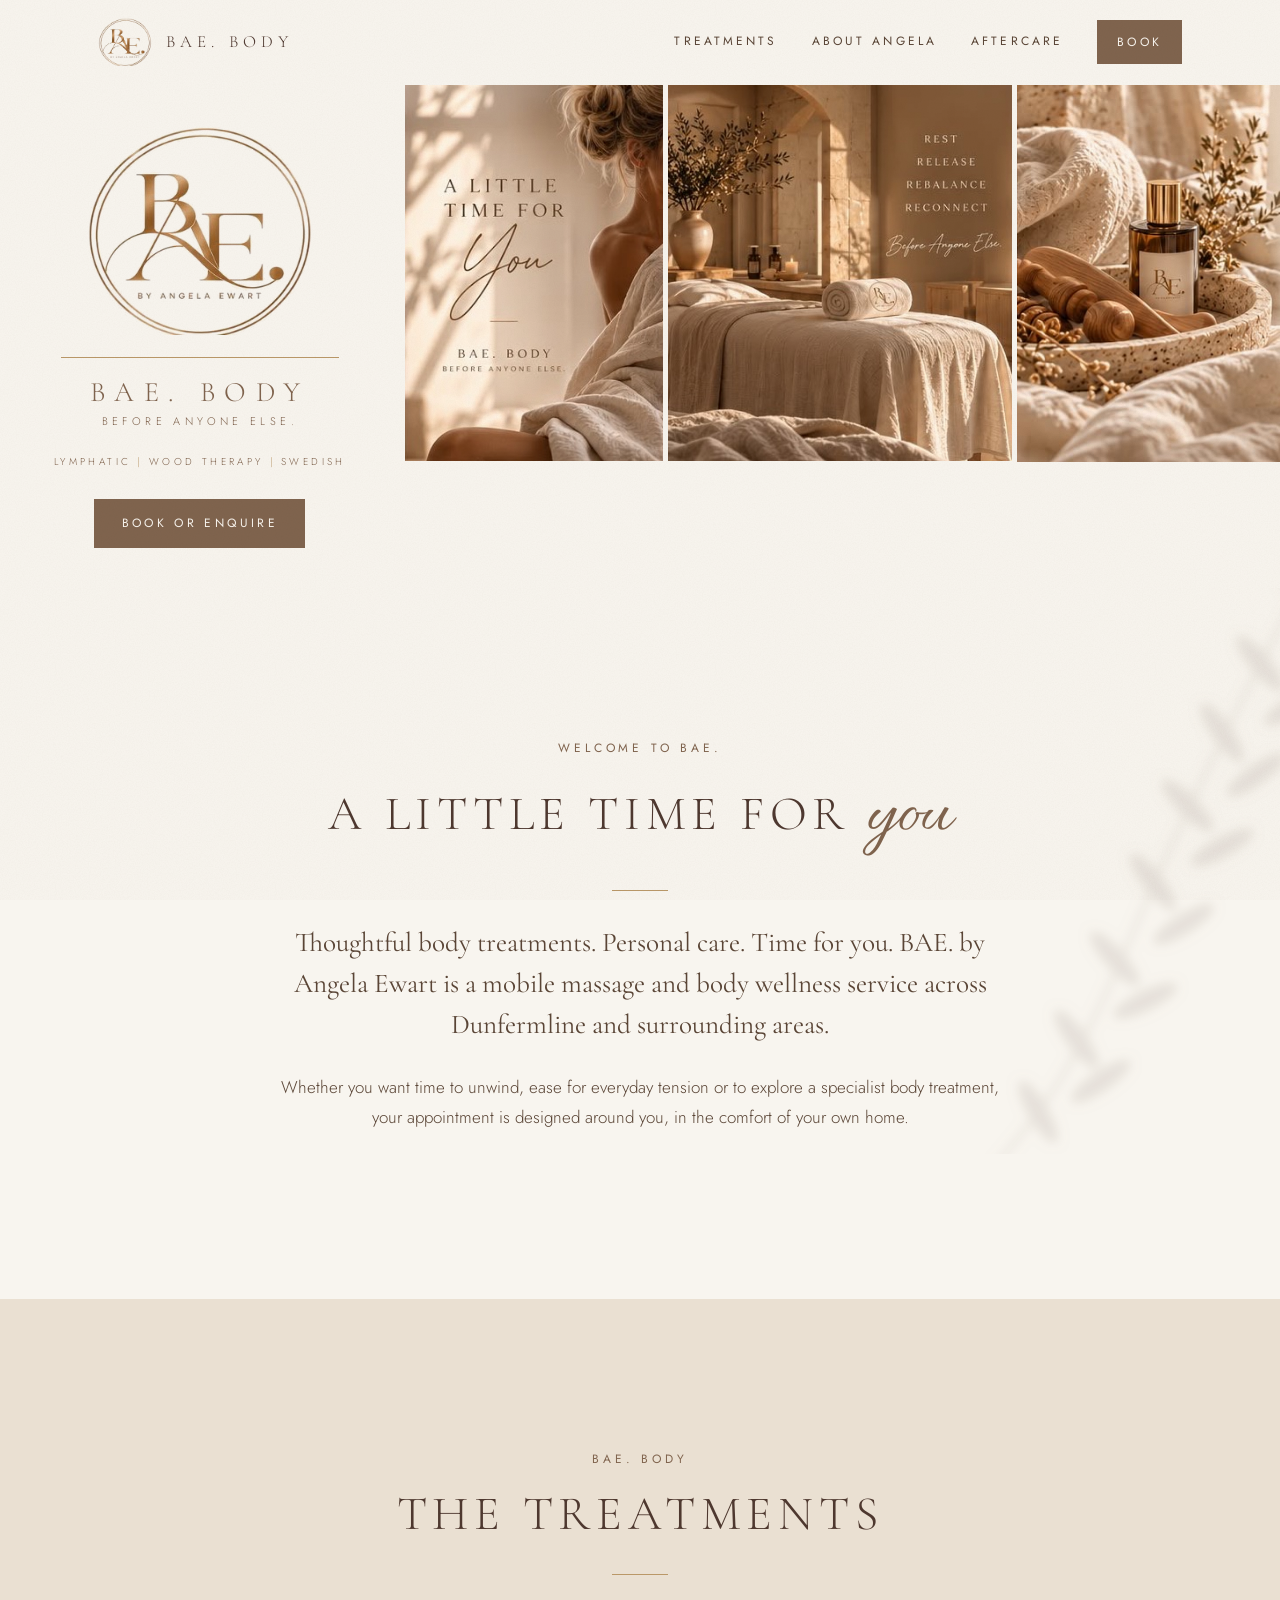
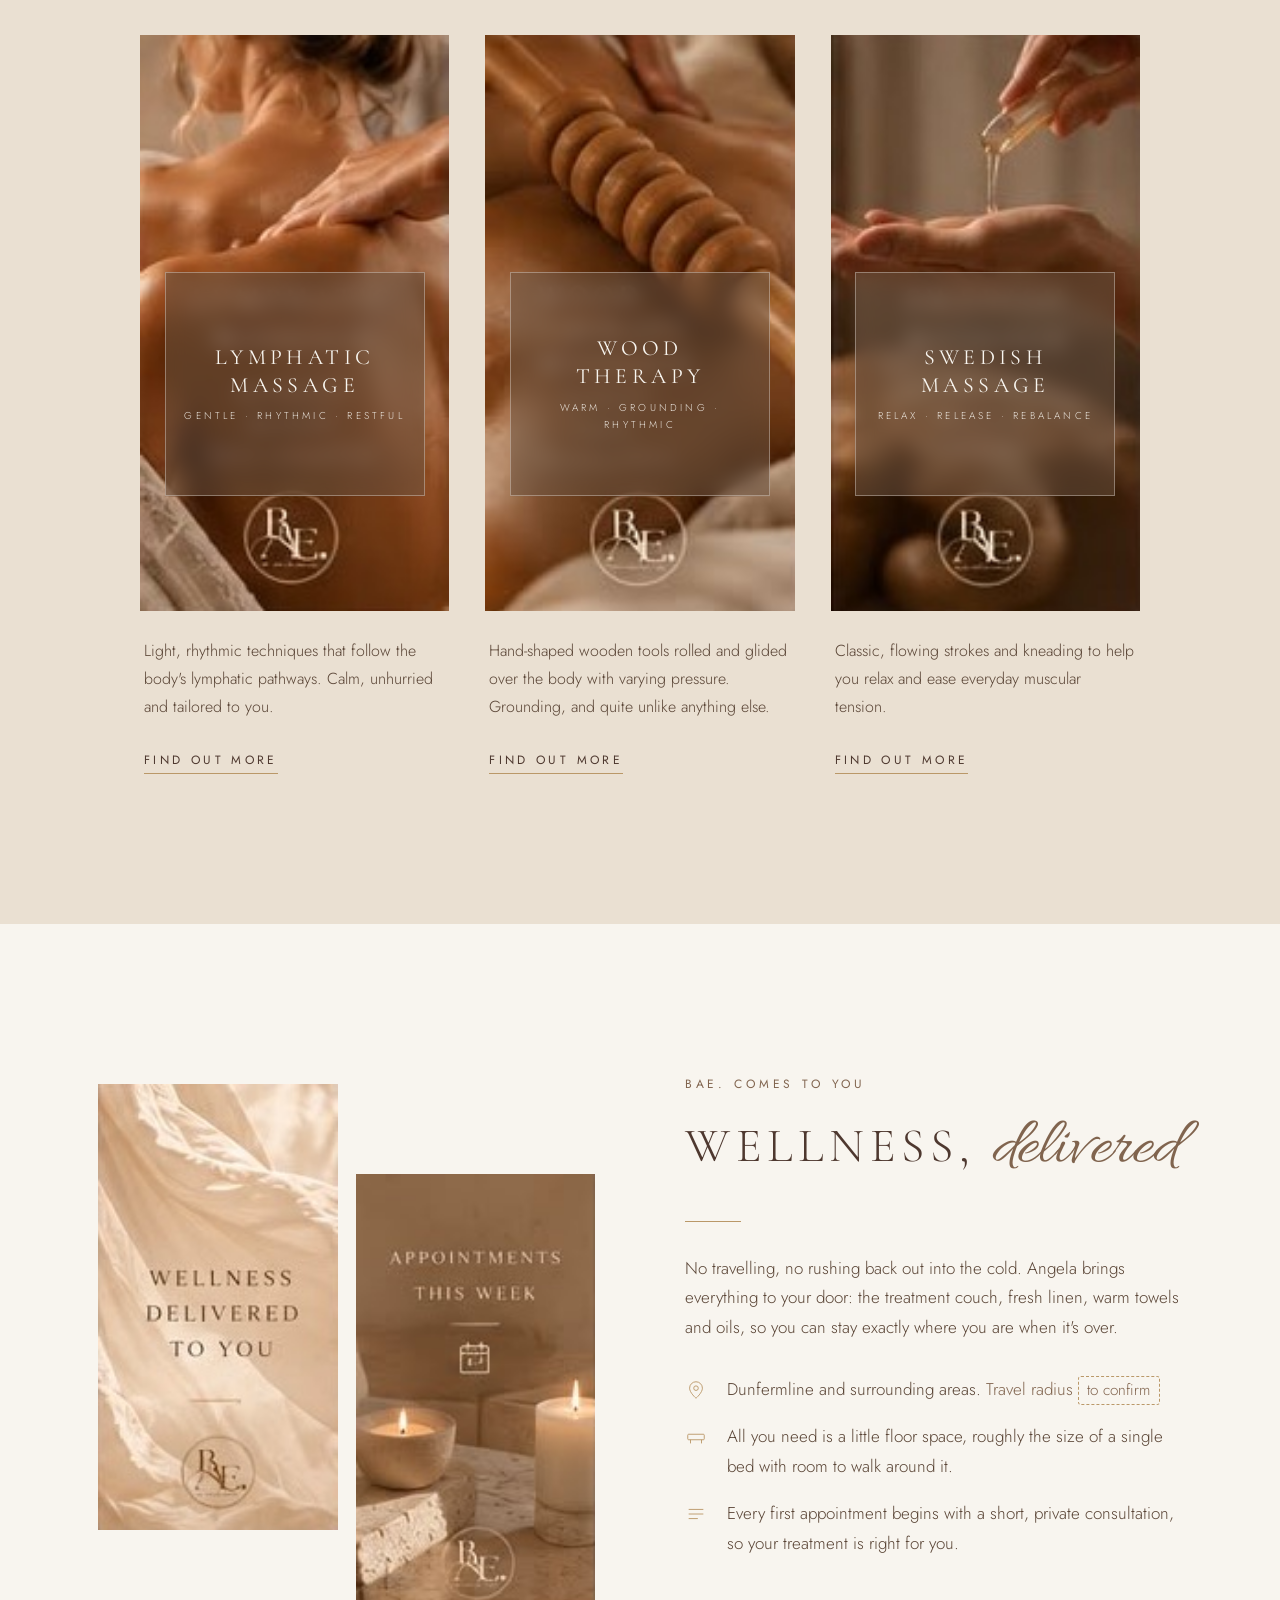
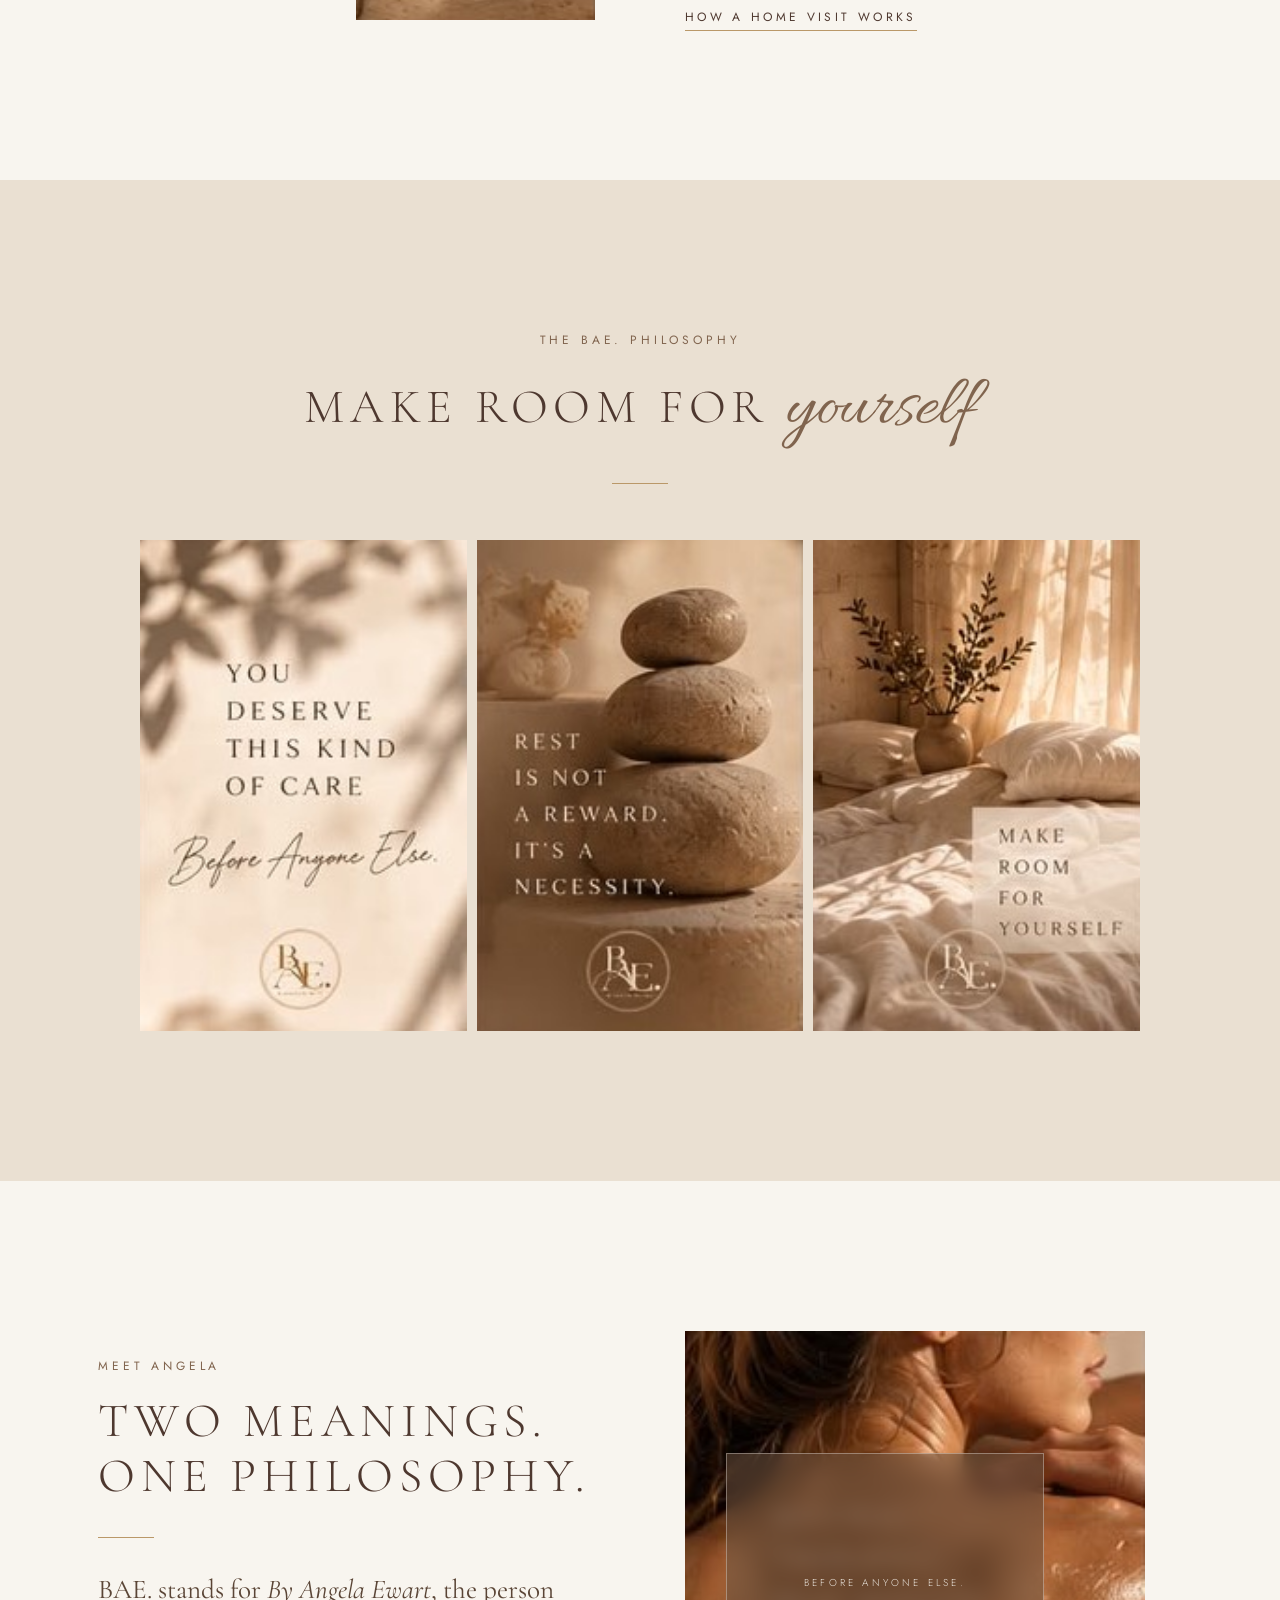
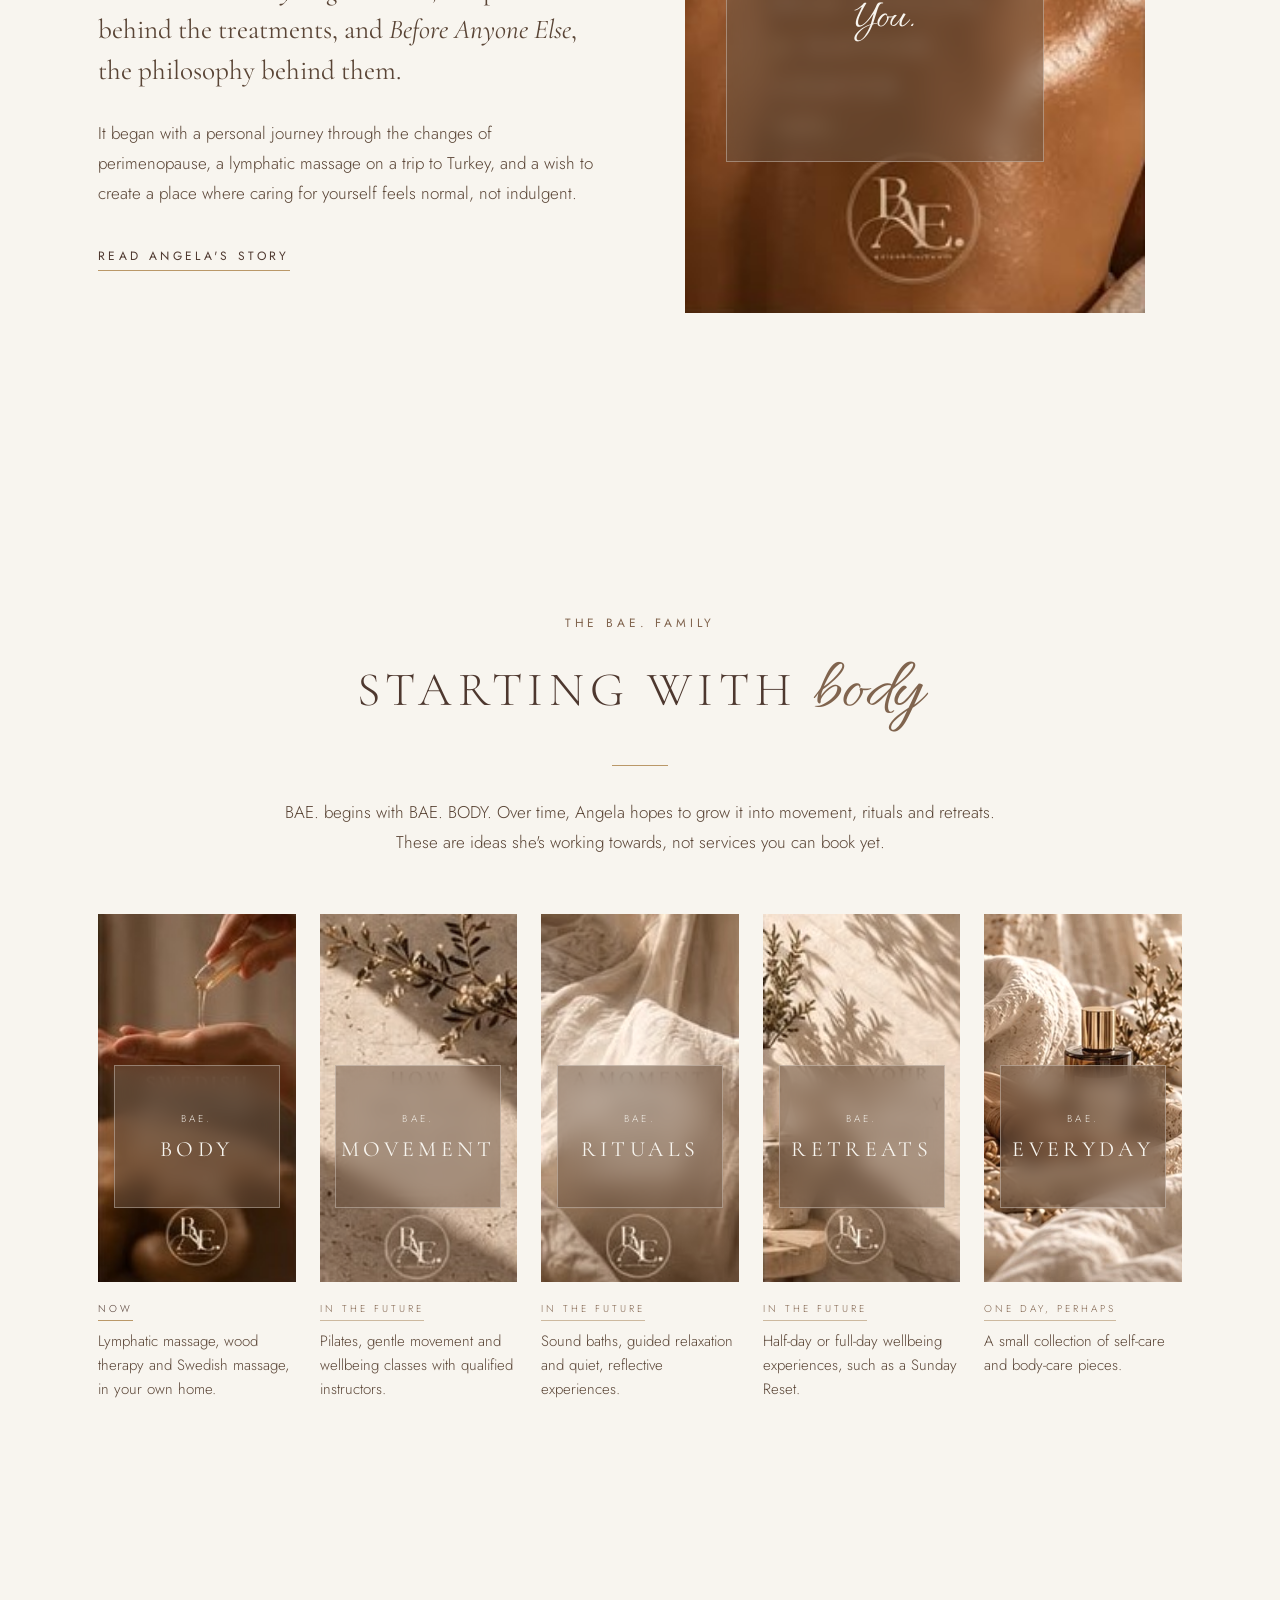
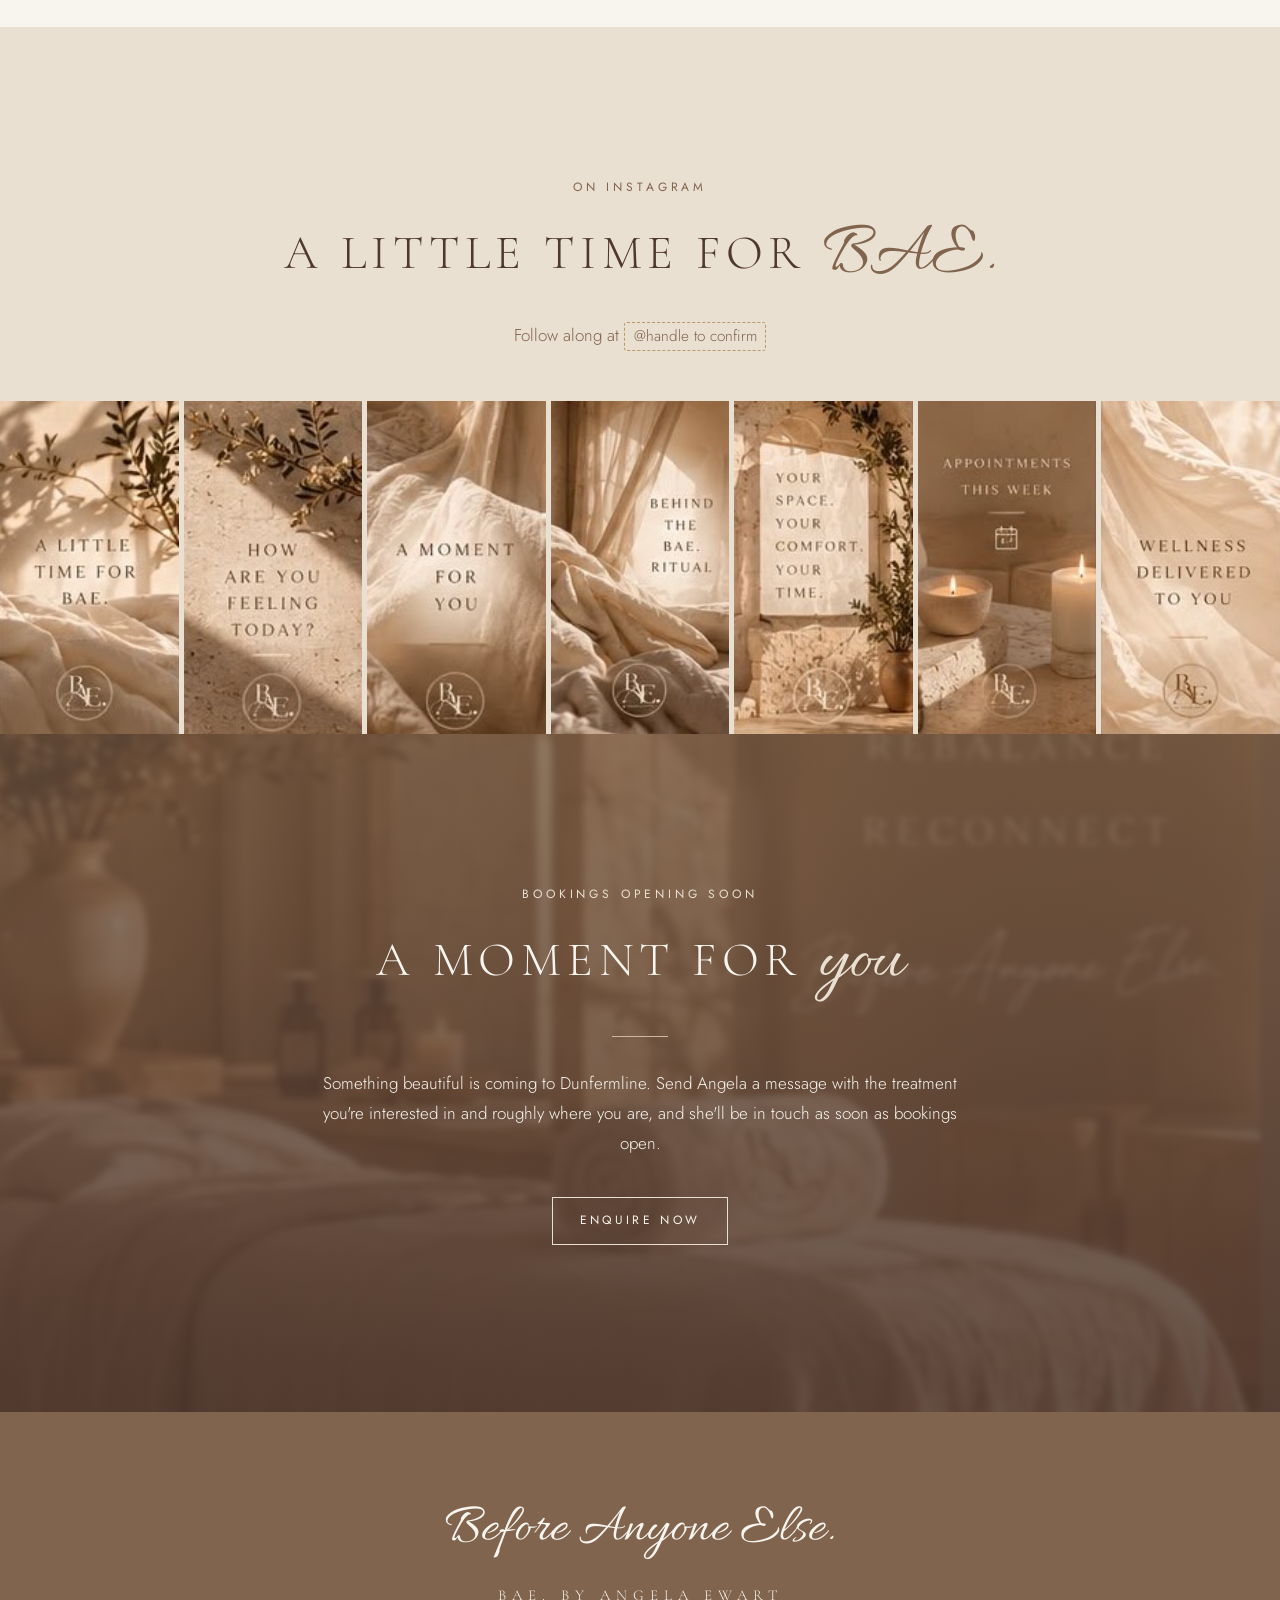
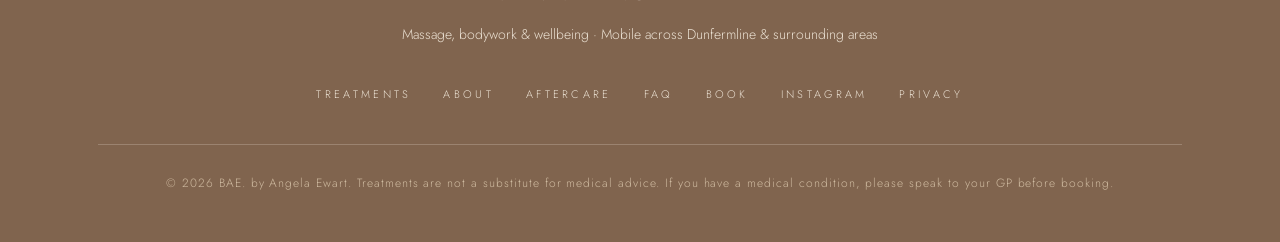
==== commit 23f87d3f: "Cover the rest of the Brand Bible - The BAE. family on Home: BODY now; Movement, Rituals, Retreats a" ====
--- a/index.html
+++ b/index.html
@@ -5,7 +5,7 @@
   <meta name="viewport" content="width=device-width, initial-scale=1">
   <!-- Draft: keep out of search results until launch. Remove this line to go live. -->
   <meta name="robots" content="noindex">
-  <title>BAE. by Angela Ewart | Mobile Massage in Dunfermline</title>
+  <title>BAE. BODY | Massage &amp; Body Wellness in Dunfermline</title>
   <meta name="description" content="BAE. BODY: lymphatic massage, wood therapy and Swedish massage in the comfort of your own home, across Dunfermline and surrounding areas. Before Anyone Else.">
   <meta property="og:title" content="BAE. by Angela Ewart">
   <meta property="og:description" content="Thoughtful body treatments. Personal care. Time for you. Mobile massage across Dunfermline.">
@@ -175,6 +175,61 @@
     </div>
   </section>
 
+  <!-- The BAE. family (Brand Bible 02). Only BODY is bookable; the rest are labelled as future. -->
+  <section class="pad">
+    <div class="wrap">
+      <div class="center reveal" style="max-width:720px;margin:0 auto">
+        <span class="eyebrow">The BAE. family</span>
+        <h2 class="title">Starting with <span class="script" style="font-size:1.5em">body</span></h2>
+        <hr class="rule">
+        <p>BAE. begins with BAE. BODY. Over time, Angela hopes to grow it into movement, rituals and retreats. These are ideas she's working towards, not services you can book yet.</p>
+      </div>
+      <div class="family">
+        <a class="branch now reveal" href="treatments.html">
+          <figure class="tile">
+            <img src="assets/img/reel-swedish.jpg" alt="">
+            <div class="plate"><span>BAE.</span><strong>Body</strong></div>
+          </figure>
+          <span class="when">Now</span>
+          <p>Lymphatic massage, wood therapy and Swedish massage, in your own home.</p>
+        </a>
+        <div class="branch reveal">
+          <figure class="tile">
+            <img src="assets/img/story-feeling.jpg" alt="">
+            <div class="plate"><span>BAE.</span><strong>Movement</strong></div>
+          </figure>
+          <span class="when">In the future</span>
+          <p>Pilates, gentle movement and wellbeing classes with qualified instructors.</p>
+        </div>
+        <div class="branch reveal">
+          <figure class="tile">
+            <img src="assets/img/story-moment.jpg" alt="">
+            <div class="plate"><span>BAE.</span><strong>Rituals</strong></div>
+          </figure>
+          <span class="when">In the future</span>
+          <p>Sound baths, guided relaxation and quiet, reflective experiences.</p>
+        </div>
+        <div class="branch reveal">
+          <figure class="tile">
+            <img src="assets/img/reel-sunday.jpg" alt="">
+            <div class="plate"><span>BAE.</span><strong>Retreats</strong></div>
+          </figure>
+          <span class="when">In the future</span>
+          <p>Half-day or full-day wellbeing experiences, such as a Sunday Reset.</p>
+        </div>
+        <div class="branch reveal">
+          <figure class="tile">
+            <img src="assets/img/ritual-tray.jpg" alt="">
+            <div class="plate"><span>BAE.</span><strong>Everyday</strong></div>
+          </figure>
+          <span class="when">One day, perhaps</span>
+          <p>A small collection of self-care and body-care pieces.</p>
+        </div>
+      </div>
+      <p class="center small muted reveal" style="margin-top:2.4rem">Want to hear when something new begins? <a class="link" href="contact.html">Let Angela know</a></p>
+    </div>
+  </section>
+
   <!-- Instagram -->
   <section class="pad tone-linen" style="padding-bottom:0">
     <div class="wrap center reveal">
@@ -197,10 +252,11 @@
   <section class="pad tone-coffee photo-band">
     <img src="assets/img/hero-room.jpg" alt="">
     <div class="wrap center reveal" style="max-width: 760px">
-      <span class="eyebrow">Now booking</span>
+      <!-- At launch, once prices are set: eyebrow becomes "Now booking". -->
+      <span class="eyebrow">Bookings opening soon</span>
       <h2 class="title">A moment for <span class="script" style="font-size:1.5em">you</span></h2>
       <hr class="rule">
-      <p>Send Angela a message with the treatment you're interested in and roughly where you are. She'll come back to you to find a time and talk you through your first visit.</p>
+      <p>Something beautiful is coming to Dunfermline. Send Angela a message with the treatment you're interested in and roughly where you are, and she'll be in touch as soon as bookings open.</p>
       <p style="margin-top:2.4rem"><a class="btn ghost" style="color:var(--ivory);border-color:var(--linen)" href="contact.html">Enquire now</a></p>
     </div>
   </section>
@@ -219,6 +275,7 @@
       <a href="treatments.html#faq">FAQ</a>
       <a href="contact.html">Book</a>
       <a href="#" aria-label="Instagram (handle to confirm)">Instagram</a>
+      <a href="privacy.html">Privacy</a>
     </nav>
     <p class="fine">© <span data-year>2026</span> BAE. by Angela Ewart. Treatments are not a substitute for medical advice. If you have a medical condition, please speak to your GP before booking.</p>
   </div>
--- a/css/style.css
+++ b/css/style.css
@@ -983,3 +983,67 @@
 /* Treatment article photo column */
 .treatment .tile { aspect-ratio: 131 / 244; max-width: 260px; margin-bottom: 1.4rem; }
 @media (max-width: 860px) { .treatment .tile { max-width: 220px; } }
+
+/* ---------- The BAE. family ---------- */
+
+.family {
+  display: grid;
+  grid-template-columns: repeat(5, 1fr);
+  gap: clamp(12px, 2vw, 24px);
+  margin-top: 56px;
+}
+.branch { display: block; text-decoration: none; }
+.branch .tile { aspect-ratio: 131 / 244; }
+.branch:not(.now) .tile img { filter: saturate(.75) brightness(1.04); }
+.branch .when {
+  display: inline-block;
+  margin: 1.1rem 0 .5rem;
+  font-size: 10px;
+  letter-spacing: .3em;
+  text-transform: uppercase;
+  color: var(--coffee);
+  border-bottom: 1px solid var(--oat);
+  padding-bottom: .3em;
+}
+.branch.now .when { color: var(--espresso); border-bottom-color: var(--gold); }
+.branch p { margin: 0; font-size: 15px; line-height: 1.6; }
+@media (max-width: 960px) {
+  .family {
+    grid-template-columns: none;
+    grid-auto-flow: column;
+    grid-auto-columns: 44%;
+    overflow-x: auto;
+    scroll-snap-type: x mandatory;
+    scrollbar-width: none;
+    padding-bottom: 6px;
+  }
+  .family::-webkit-scrollbar { display: none; }
+  .branch { scroll-snap-align: start; }
+}
+@media (max-width: 560px) { .family { grid-auto-columns: 62%; } }
+
+/* ---------- Offers ---------- */
+
+.offers {
+  display: grid;
+  grid-template-columns: repeat(4, 1fr);
+  gap: 20px;
+  margin-top: 56px;
+}
+.offers article {
+  padding: 36px 26px 30px;
+  background: var(--ivory);
+  border: 1px solid rgba(186, 152, 104, .4);
+  text-align: center;
+}
+.offers h3 { font-size: 1.35rem; text-transform: uppercase; letter-spacing: .14em; margin-bottom: .8rem; }
+.offers p { margin: 0 0 1rem; font-size: 15px; line-height: 1.6; }
+@media (max-width: 960px) { .offers { grid-template-columns: 1fr 1fr; } }
+@media (max-width: 560px) { .offers { grid-template-columns: 1fr; } }
+
+/* ---------- Privacy page ---------- */
+
+.prose { max-width: 720px; margin: 0 auto; }
+.prose h2 { font-size: 1.6rem; text-transform: uppercase; letter-spacing: .12em; margin: 2.6rem 0 .8rem; }
+.prose p, .prose li { max-width: 66ch; }
+.prose ul { padding-left: 1.2rem; }
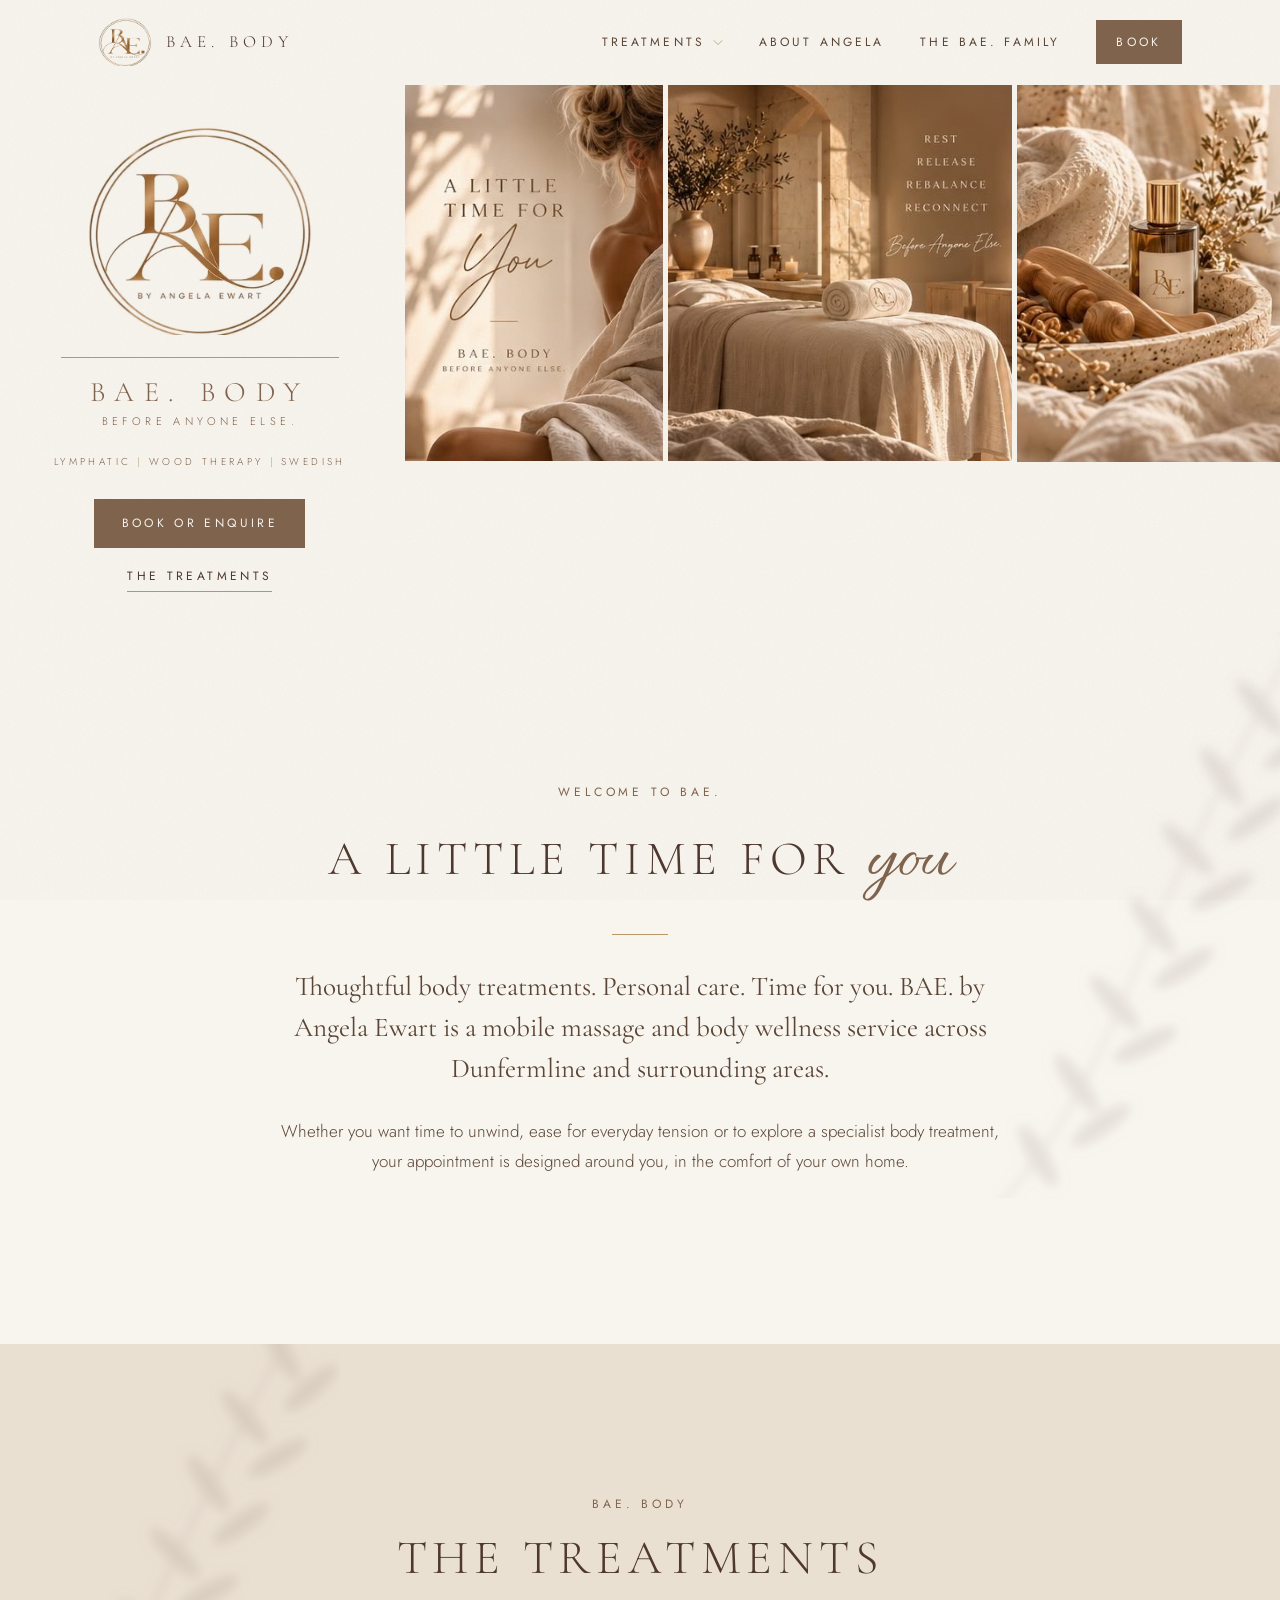
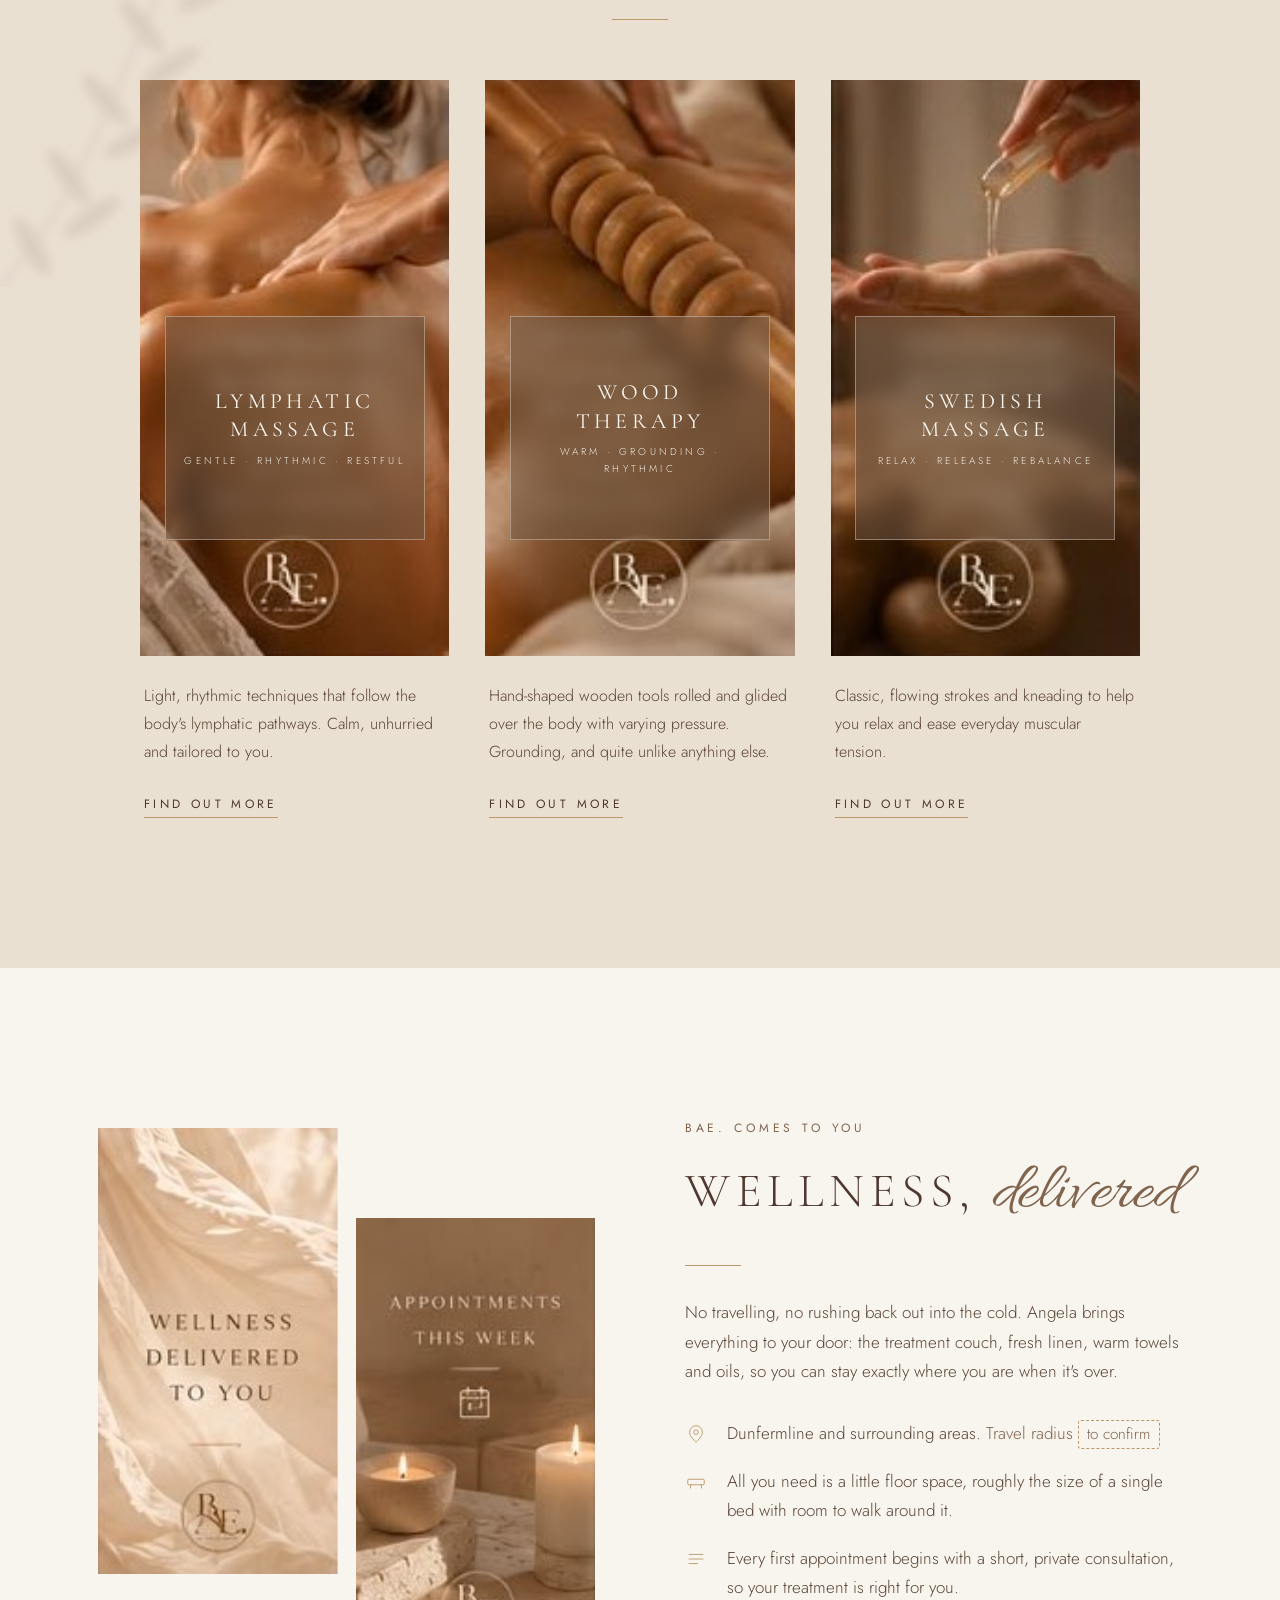
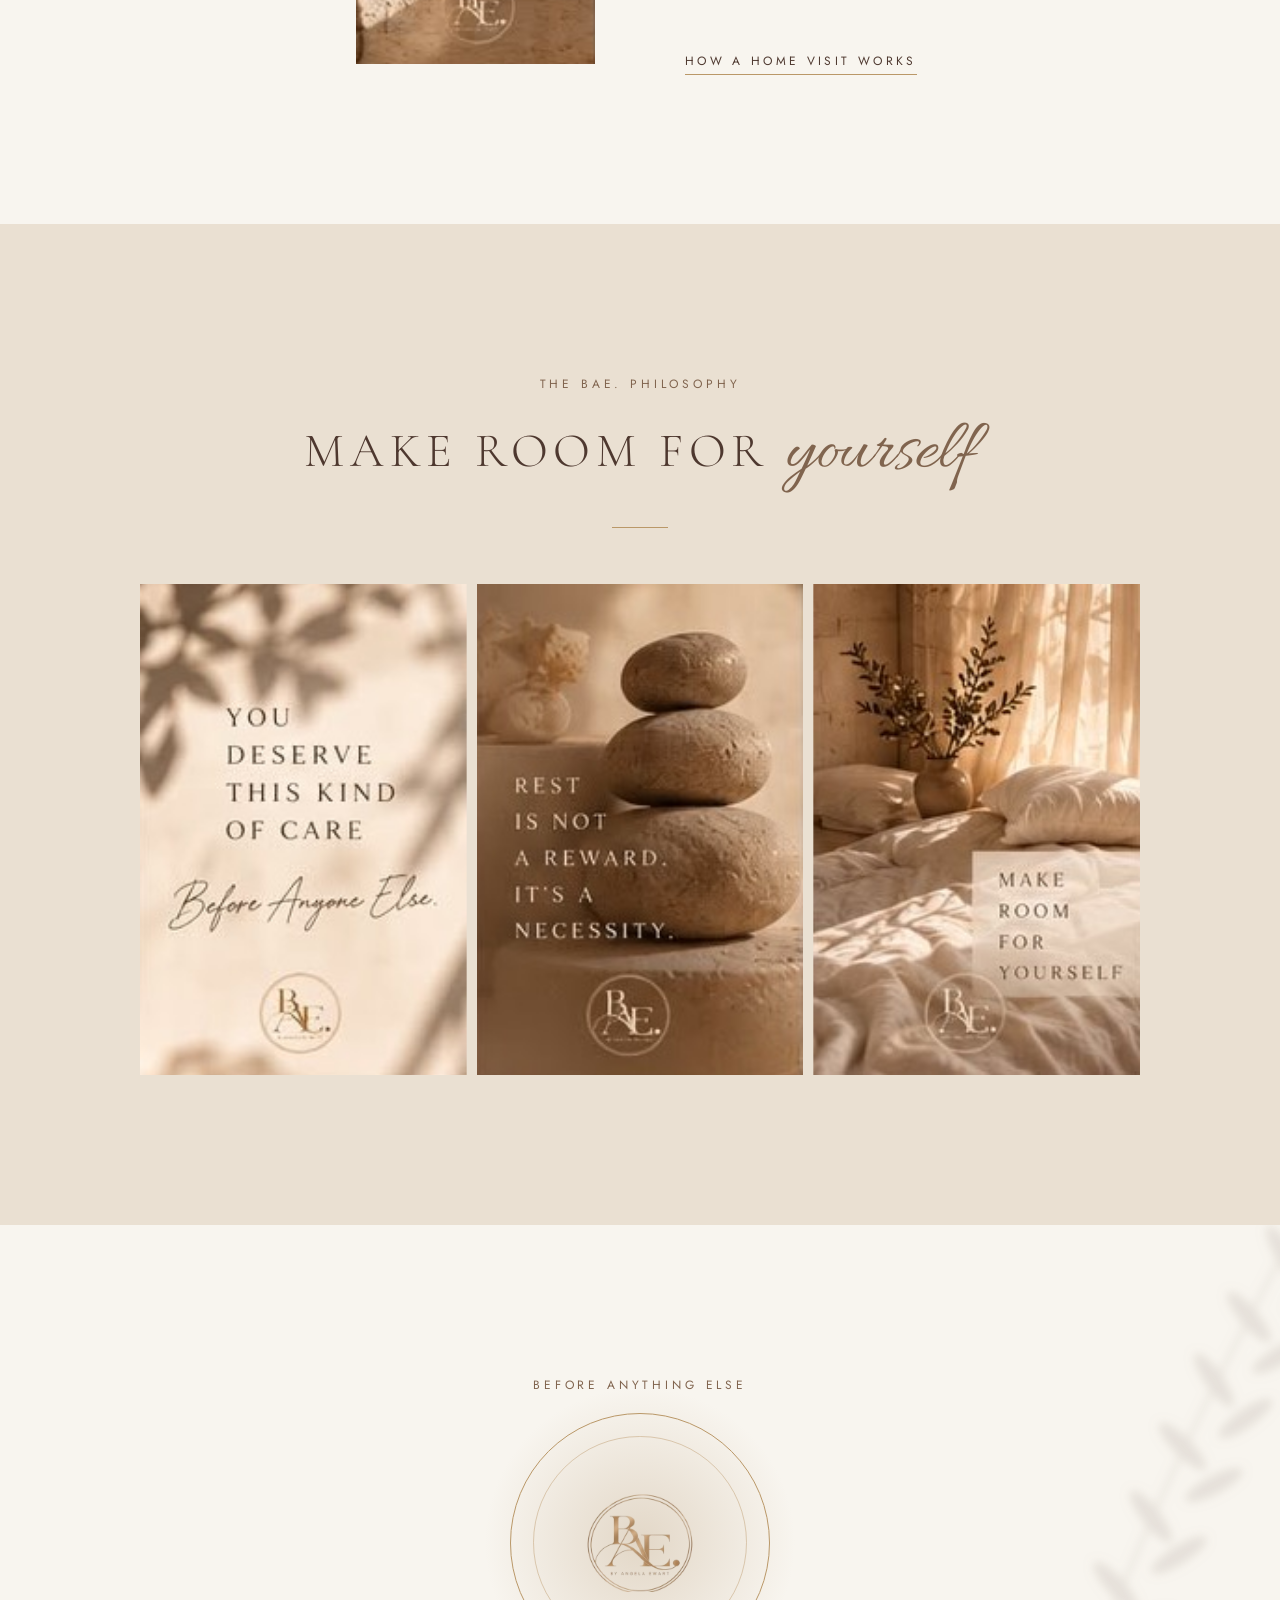
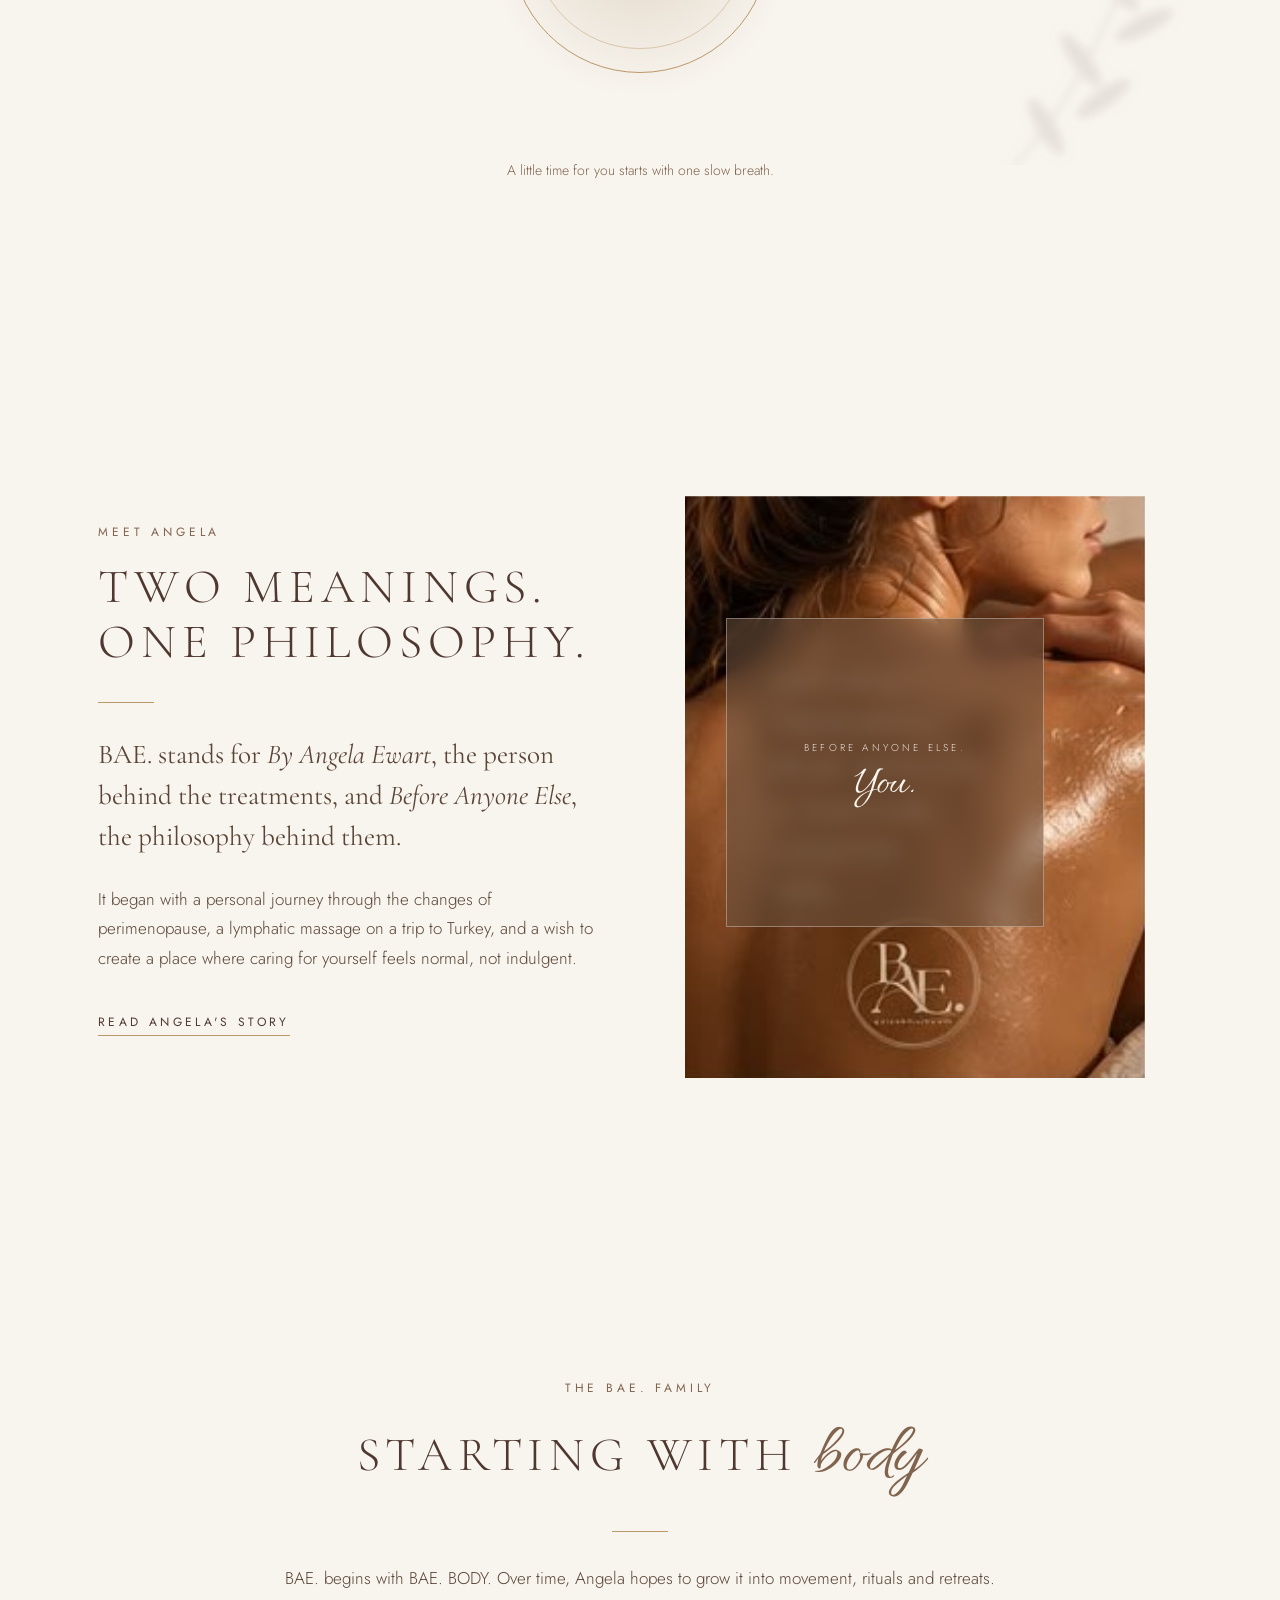
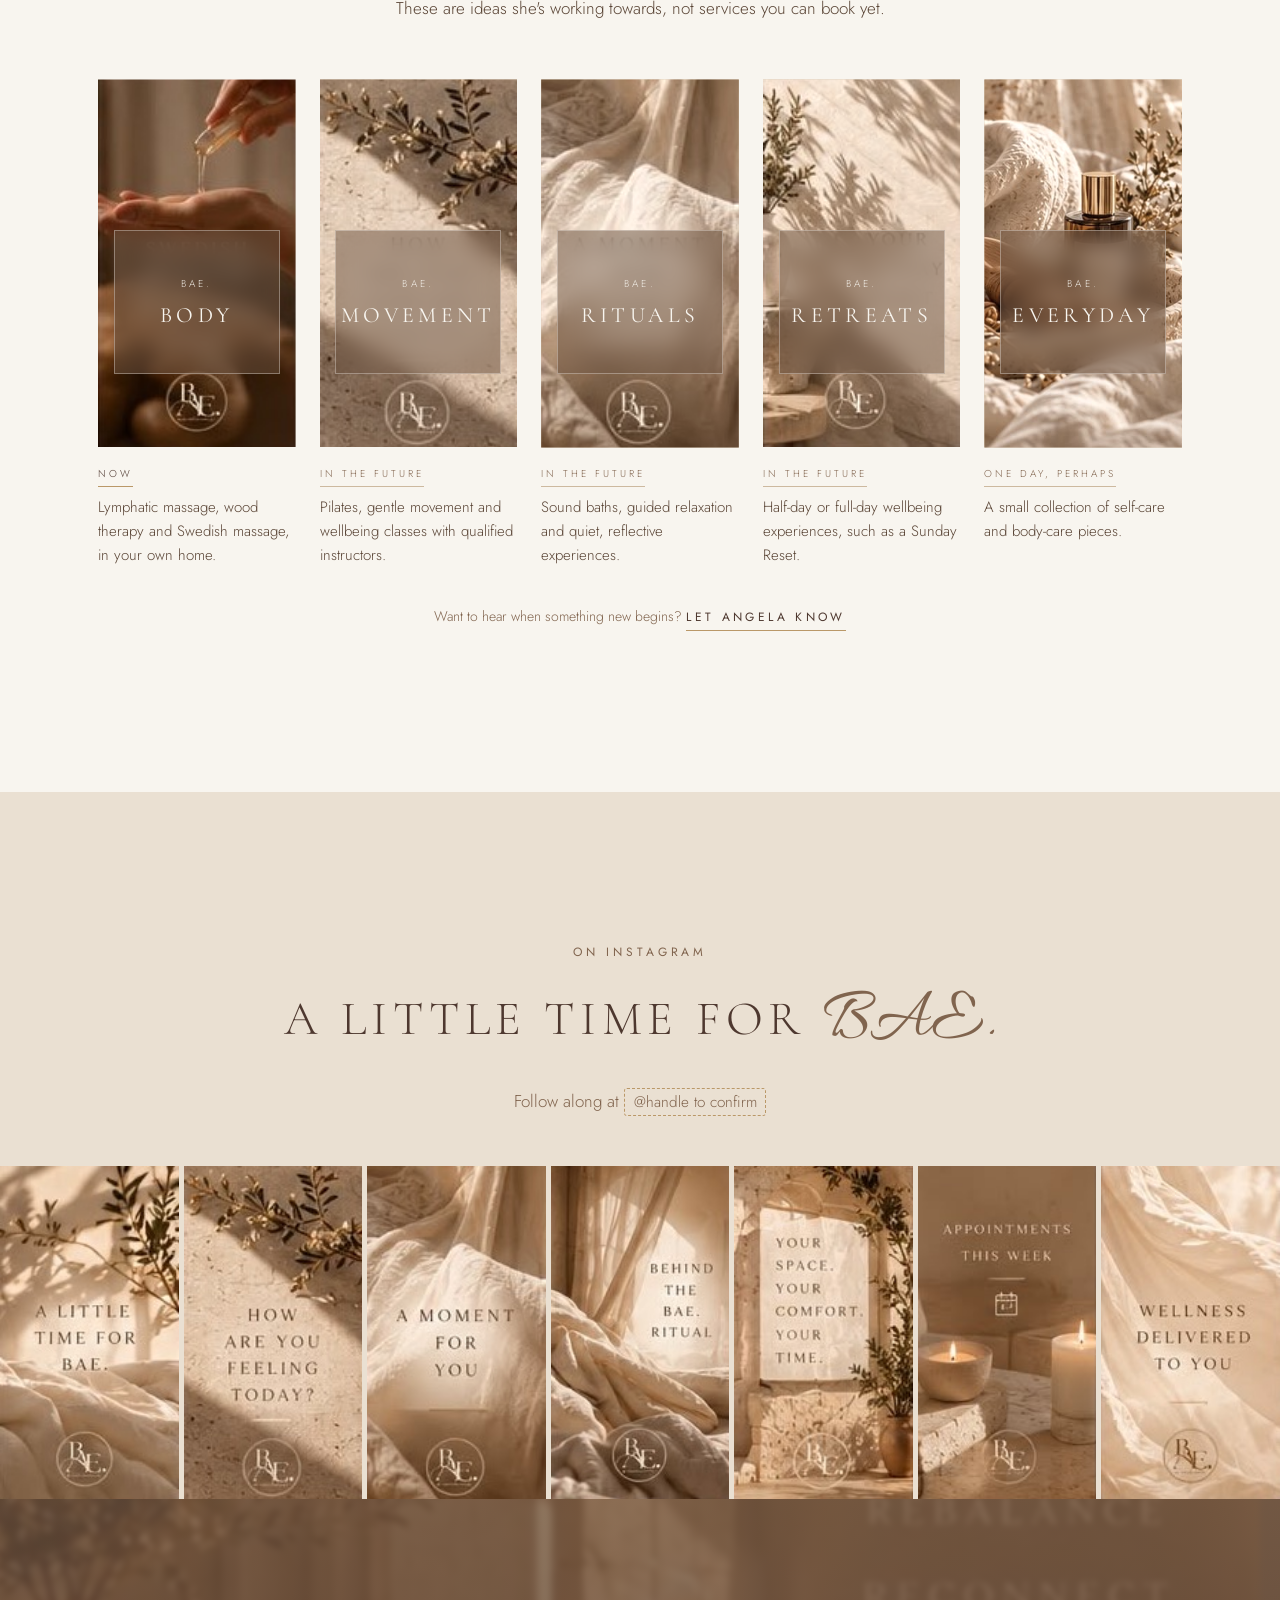
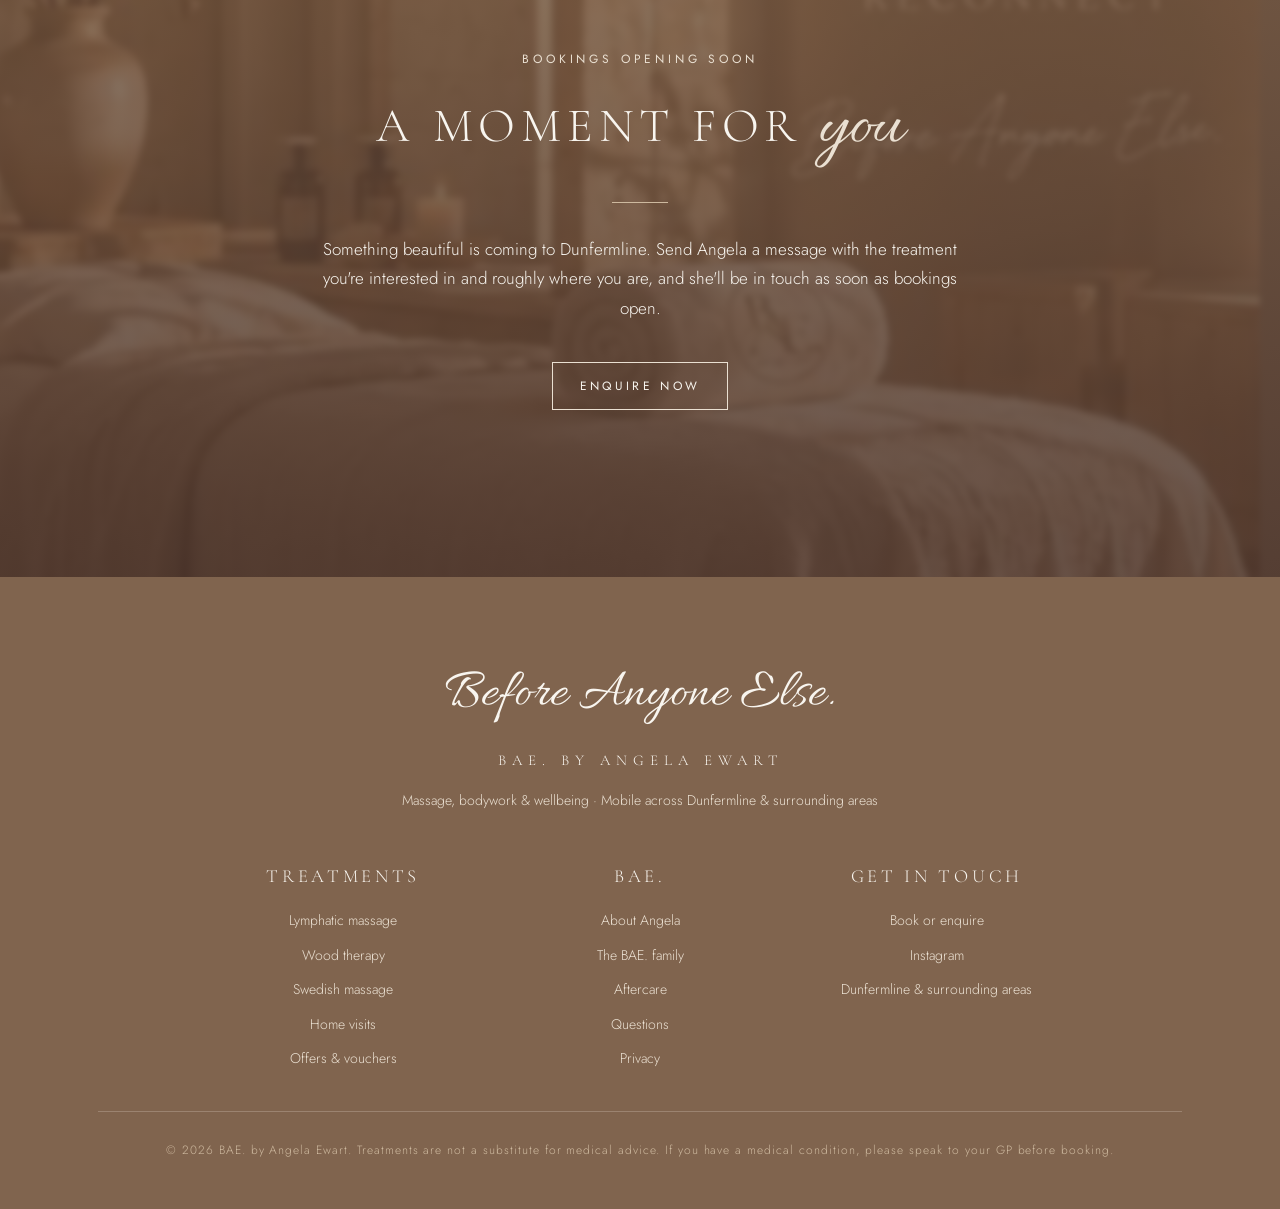
==== commit c729a133: "Clearer way around, and a calmer way of moving Navigation - Header: a Treatments panel (all three tr" ====
--- a/index.html
+++ b/index.html
@@ -26,10 +26,27 @@
       <span>BAE. Body</span>
     </a>
     <button class="nav-toggle" aria-label="Menu" aria-expanded="false" aria-controls="nav"><span></span><span></span></button>
-    <nav class="nav" id="nav">
-      <a href="treatments.html">Treatments</a>
-      <a href="about.html">About Angela</a>
-      <a href="treatments.html#aftercare">Aftercare</a>
+    <nav class="nav" id="nav" aria-label="Main">
+      <div class="nav-item has-panel">
+        <a class="nav-link" href="treatments.html">Treatments <svg class="chev" viewBox="0 0 12 8" aria-hidden="true"><path d="M1 1.5l5 5 5-5" fill="none" stroke="currentColor"/></svg></a>
+        <div class="panel">
+          <div class="panel-inner">
+            <div class="panel-treatments">
+              <a class="ptreat" href="treatments.html#lymphatic"><img src="assets/img/thumb-lymphatic.jpg" alt=""><span><strong>Lymphatic massage</strong><em>Gentle · Rhythmic · Restful</em></span></a>
+              <a class="ptreat" href="treatments.html#wood-therapy"><img src="assets/img/thumb-wood.jpg" alt=""><span><strong>Wood therapy</strong><em>Warm · Grounding · Rhythmic</em></span></a>
+              <a class="ptreat" href="treatments.html#swedish"><img src="assets/img/thumb-swedish.jpg" alt=""><span><strong>Swedish massage</strong><em>Relax · Release · Rebalance</em></span></a>
+            </div>
+            <div class="panel-more">
+              <a href="treatments.html#mobile">How a home visit works</a>
+              <a href="treatments.html#offers">Offers &amp; vouchers</a>
+              <a href="treatments.html#aftercare">Aftercare</a>
+              <a href="treatments.html#faq">Questions</a>
+            </div>
+          </div>
+        </div>
+      </div>
+      <a class="nav-link" href="about.html">About Angela</a>
+      <a class="nav-link" href="index.html#family">The BAE. family</a>
       <a class="btn" href="contact.html">Book</a>
     </nav>
   </div>
@@ -43,9 +60,10 @@
       <img class="mark" src="assets/img/logo.png" alt="BAE. by Angela Ewart monogram">
       <h1 class="name">BAE. Body</h1>
       <p class="tag">Before anyone else.</p>
-      <p class="words">Lymphatic<span>|</span>Wood therapy<span>|</span>Swedish</p>
+      <p class="words"><a href="treatments.html#lymphatic">Lymphatic</a><span>|</span><a href="treatments.html#wood-therapy">Wood therapy</a><span>|</span><a href="treatments.html#swedish">Swedish</a></p>
       <div class="hero-actions">
         <a class="btn" href="contact.html">Book or enquire</a>
+        <a class="link" href="#treatments">The treatments</a>
       </div>
     </div>
     <div class="hero-photos">
@@ -68,7 +86,8 @@
   </section>
 
   <!-- Treatments -->
-  <section class="pad tone-linen">
+  <section class="pad tone-linen" id="treatments">
+    <div class="leaves" aria-hidden="true" style="top:-60px;left:-100px;width:440px;height:620px;transform-origin:top left"></div>
     <div class="wrap">
       <div class="center reveal">
         <span class="eyebrow">BAE. Body</span>
@@ -115,7 +134,7 @@
     <div class="wrap split">
       <div class="pair reveal">
         <figure class="tile"><img src="assets/img/reel-delivered.jpg" alt="Soft muslin in sunlight. Wellness delivered to you."></figure>
-        <figure class="tile"><img src="assets/img/story-appointments.jpg" alt="Candles on natural stone. Appointments this week."></figure>
+        <figure class="tile" data-drift="0.06"><img src="assets/img/story-appointments.jpg" alt="Candles on natural stone. Appointments this week."></figure>
       </div>
       <div class="reveal">
         <span class="eyebrow">BAE. comes to you</span>
@@ -157,6 +176,22 @@
     </div>
   </section>
 
+  <!-- A pause: one slow breath (inhale 4s, hold 1s, exhale 5s) -->
+  <section class="pad breathe-band" aria-label="Take a breath">
+    <div class="leaves" aria-hidden="true" style="top:-40px;right:-60px;width:420px;height:600px"></div>
+    <div class="wrap center reveal">
+      <span class="eyebrow">Before anything else</span>
+      <div class="breathe" aria-hidden="true">
+        <span class="halo"></span>
+        <span class="ring"></span>
+        <span class="ring two"></span>
+        <img src="assets/img/logo.png" alt="">
+      </div>
+      <p class="breathe-words" aria-hidden="true"><span>Breathe in</span><span>Breathe out</span></p>
+      <p class="muted small">A little time for you starts with one slow breath.</p>
+    </div>
+  </section>
+
   <!-- Meet Angela -->
   <section class="pad">
     <div class="wrap split flip">
@@ -176,7 +211,7 @@
   </section>
 
   <!-- The BAE. family (Brand Bible 02). Only BODY is bookable; the rest are labelled as future. -->
-  <section class="pad">
+  <section class="pad" id="family">
     <div class="wrap">
       <div class="center reveal" style="max-width:720px;margin:0 auto">
         <span class="eyebrow">The BAE. family</span>
@@ -268,15 +303,30 @@
     <span class="script">Before Anyone Else.</span>
     <p class="name">BAE. by Angela Ewart</p>
     <p>Massage, bodywork &amp; wellbeing · Mobile across Dunfermline &amp; surrounding areas</p>
-    <nav class="footer-nav">
-      <a href="treatments.html">Treatments</a>
-      <a href="about.html">About</a>
-      <a href="treatments.html#aftercare">Aftercare</a>
-      <a href="treatments.html#faq">FAQ</a>
-      <a href="contact.html">Book</a>
-      <a href="#" aria-label="Instagram (handle to confirm)">Instagram</a>
-      <a href="privacy.html">Privacy</a>
-    </nav>
+    <div class="footer-cols">
+      <nav aria-label="Treatments">
+        <span class="fh">Treatments</span>
+        <a href="treatments.html#lymphatic">Lymphatic massage</a>
+        <a href="treatments.html#wood-therapy">Wood therapy</a>
+        <a href="treatments.html#swedish">Swedish massage</a>
+        <a href="treatments.html#mobile">Home visits</a>
+        <a href="treatments.html#offers">Offers &amp; vouchers</a>
+      </nav>
+      <nav aria-label="BAE.">
+        <span class="fh">BAE.</span>
+        <a href="about.html">About Angela</a>
+        <a href="index.html#family">The BAE. family</a>
+        <a href="treatments.html#aftercare">Aftercare</a>
+        <a href="treatments.html#faq">Questions</a>
+        <a href="privacy.html">Privacy</a>
+      </nav>
+      <nav aria-label="Get in touch">
+        <span class="fh">Get in touch</span>
+        <a href="contact.html">Book or enquire</a>
+        <a href="#" aria-label="Instagram (handle to confirm)">Instagram</a>
+        <span>Dunfermline &amp; surrounding areas</span>
+      </nav>
+    </div>
     <p class="fine">© <span data-year>2026</span> BAE. by Angela Ewart. Treatments are not a substitute for medical advice. If you have a medical condition, please speak to your GP before booking.</p>
   </div>
 </footer>
--- a/css/style.css
+++ b/css/style.css
@@ -17,7 +17,17 @@
 
   --wrap: 1180px;
   --gutter: clamp(20px, 5vw, 48px);
+  --header-h: 84px;
+
+  /* Motion language. Nothing is quick and nothing bounces; everything eases in and out.
+     settle : 1.4s, things arriving (reveals, menus, hovers)
+     breath : 10s, one slow breath (in 4s, hold 1s, out 5s): rings, halos
+     drift  : 26s, light and photographs moving the way afternoon sun does */
   --ease: cubic-bezier(.22, .61, .36, 1);
+  --ease-breath: cubic-bezier(.45, .05, .55, .95);
+  --settle: 1.4s;
+  --breath: 10s;
+  --drift: 26s;
 }
 
 *, *::before, *::after { box-sizing: border-box; }
@@ -160,7 +170,7 @@
   text-transform: uppercase;
   text-decoration: none;
   cursor: pointer;
-  transition: background .4s var(--ease), color .4s var(--ease), border-color .4s var(--ease);
+  transition: background .8s var(--ease), color .8s var(--ease), border-color .8s var(--ease);
 }
 .btn:hover { background: var(--espresso); border-color: var(--espresso); }
 .btn.ghost { background: transparent; color: var(--espresso); }
@@ -181,17 +191,18 @@
 
 :focus-visible { outline: 1px solid var(--gold); outline-offset: 4px; }
 
-/* ---------- Header ---------- */
+/* ---------- Header and navigation ---------- */
 
 .site-header {
   position: sticky;
   top: 0;
   z-index: 50;
-  background: rgba(248, 245, 239, .86);
-  -webkit-backdrop-filter: blur(10px);
-  backdrop-filter: blur(10px);
+  background: rgba(248, 245, 239, .9);
+  -webkit-backdrop-filter: blur(12px);
+  backdrop-filter: blur(12px);
   border-bottom: 1px solid transparent;
-  transition: border-color .4s var(--ease);
+  transition: border-color var(--settle) var(--ease);
+  view-transition-name: site-header;
 }
 .site-header.scrolled { border-bottom-color: rgba(186, 152, 104, .35); }
 
@@ -199,7 +210,7 @@
   display: flex;
   align-items: center;
   justify-content: space-between;
-  height: 84px;
+  height: var(--header-h);
 }
 
 .brand {
@@ -208,10 +219,7 @@
   gap: 14px;
   text-decoration: none;
 }
-.brand img {
-  width: 54px;
-  height: auto;
-}
+.brand img { width: 54px; height: auto; }
 .brand span {
   font-family: var(--display);
   font-size: 17px;
@@ -220,21 +228,97 @@
   color: var(--espresso);
 }
 
-.nav { display: flex; align-items: center; gap: 34px; }
-.nav a {
+.nav { display: flex; align-items: center; gap: 36px; }
+.nav-link {
+  position: relative;
+  display: inline-flex;
+  align-items: center;
+  gap: 8px;
   font-size: 12px;
   font-weight: 400;
   letter-spacing: .26em;
   text-transform: uppercase;
   text-decoration: none;
   color: var(--ink);
-  padding: 6px 0;
-  border-bottom: 1px solid transparent;
-  transition: border-color .3s, color .3s;
-}
-.nav a:hover, .nav a[aria-current="page"] { border-bottom-color: var(--gold); color: var(--espresso); }
-.nav .btn { padding: .9em 1.6em; color: var(--ivory); border-bottom: 1px solid var(--coffee); }
-.nav .btn:hover { color: var(--ivory); }
+  padding: 10px 0;
+}
+/* A hairline that draws out from the middle, slowly. */
+.nav-link::after {
+  content: "";
+  position: absolute;
+  left: 0;
+  right: .26em;
+  bottom: 4px;
+  height: 1px;
+  background: var(--gold);
+  transform: scaleX(0);
+  transition: transform .8s var(--ease);
+}
+.nav-link:hover::after, .nav-link[aria-current="page"]::after, .has-panel:hover > .nav-link::after, .has-panel:focus-within > .nav-link::after { transform: scaleX(1); }
+.nav-link .chev { width: 10px; height: 7px; color: var(--gold); transition: transform .8s var(--ease); }
+.has-panel:hover .chev, .has-panel:focus-within .chev { transform: rotate(180deg); }
+.nav .btn { padding: .9em 1.6em; }
+
+/* Treatments panel: drifts down under the header on hover or focus. */
+.panel {
+  position: absolute;
+  top: 100%;
+  left: 50%;
+  width: min(880px, calc(100vw - 2 * var(--gutter)));
+  padding-top: 1px;
+  opacity: 0;
+  visibility: hidden;
+  transform: translate(-50%, -8px);
+  transition: opacity .6s var(--ease) .15s, transform .8s var(--ease) .15s, visibility 0s linear .95s;
+}
+.has-panel:hover .panel, .has-panel:focus-within .panel {
+  opacity: 1;
+  visibility: visible;
+  transform: translate(-50%, 0);
+  transition: opacity .7s var(--ease) .08s, transform .9s var(--ease) .08s, visibility 0s;
+}
+.panel-inner {
+  display: grid;
+  grid-template-columns: 1.6fr 1fr;
+  gap: 36px;
+  padding: 30px 34px;
+  background: var(--ivory);
+  border: 1px solid rgba(186, 152, 104, .35);
+  box-shadow: 0 30px 60px -40px rgba(78, 56, 47, .45);
+}
+.panel-treatments { display: grid; gap: 6px; }
+.ptreat {
+  display: grid;
+  grid-template-columns: 88px 1fr;
+  gap: 20px;
+  align-items: center;
+  padding: 8px;
+  text-decoration: none;
+  transition: background .8s var(--ease);
+}
+.ptreat:hover, .ptreat:focus-visible { background: rgba(234, 224, 210, .6); }
+.ptreat img { width: 88px; height: 67px; object-fit: cover; transition: transform 1.6s var(--ease); }
+.ptreat:hover img { transform: scale(1.04); }
+.ptreat strong { display: block; font-family: var(--display); font-weight: 400; font-size: 1.35rem; color: var(--espresso); line-height: 1.2; }
+.ptreat em { font-style: normal; font-size: 10px; letter-spacing: .28em; text-transform: uppercase; color: var(--coffee); }
+.panel-more {
+  display: flex;
+  flex-direction: column;
+  justify-content: center;
+  gap: 4px;
+  padding-left: 34px;
+  border-left: 1px solid rgba(186, 152, 104, .3);
+}
+.panel-more a {
+  padding: 9px 0;
+  font-size: 12px;
+  letter-spacing: .22em;
+  text-transform: uppercase;
+  text-decoration: none;
+  color: var(--ink);
+  transition: color .6s var(--ease), padding-left .8s var(--ease);
+}
+.panel-more a:hover { color: var(--gold); padding-left: 6px; }
 
 .nav-toggle {
   display: none;
@@ -252,32 +336,65 @@
   height: 1px;
   background: currentColor;
   margin: 7px auto;
-  transition: transform .4s var(--ease), opacity .3s;
+  transition: transform .6s var(--ease);
 }
 .nav-open .nav-toggle span:first-child { transform: translateY(4px) rotate(45deg); }
 .nav-open .nav-toggle span:last-child { transform: translateY(-4px) rotate(-45deg); }
 
-@media (max-width: 860px) {
-  .site-header .wrap { height: 72px; }
+@media (max-width: 960px) {
+  :root { --header-h: 72px; }
   .brand img { width: 46px; }
   .brand span { font-size: 15px; }
   .nav-toggle { display: block; }
+  /* Phone menu: a quiet full-height page, every treatment visible at once. */
+  /* The header's backdrop blur makes it the containing block for this fixed layer,
+     so it hangs from the header's bottom edge with an explicit height. */
   .nav {
     position: fixed;
-    inset: 72px 0 auto 0;
+    top: 100%;
+    left: 0;
+    right: 0;
+    height: calc(100dvh - var(--header-h));
     flex-direction: column;
-    gap: 6px;
-    padding: 28px var(--gutter) 40px;
+    align-items: stretch;
+    gap: 0;
+    padding: 18px var(--gutter) 40px;
+    overflow-y: auto;
     background: var(--ivory);
-    border-bottom: 1px solid rgba(186, 152, 104, .35);
-    transform: translateY(-12px);
     opacity: 0;
     visibility: hidden;
-    transition: opacity .35s var(--ease), transform .35s var(--ease), visibility .35s;
+    transition: opacity .7s var(--ease), visibility 0s linear .7s;
   }
-  .nav-open .nav { opacity: 1; transform: none; visibility: visible; }
-  .nav a { font-size: 13px; padding: 12px 0; }
-  .nav .btn { margin-top: 14px; width: 100%; }
+  .nav-open { overflow: hidden; }
+  .nav-open .nav { opacity: 1; visibility: visible; transition: opacity .7s var(--ease); }
+  .nav > * {
+    opacity: 0;
+    transform: translateY(10px);
+    transition: opacity .8s var(--ease), transform .9s var(--ease);
+  }
+  .nav-open .nav > * {
+    opacity: 1;
+    transform: none;
+    transition-delay: calc(.12s + var(--i, 0) * .09s);
+  }
+  .nav-link { font-size: 13px; padding: 16px 0; border-bottom: 1px solid rgba(186, 152, 104, .25); }
+  .nav-link::after, .nav-link .chev { display: none; }
+  .has-panel > .nav-link { border-bottom: 0; padding-bottom: 6px; }
+  .panel, .has-panel:hover .panel, .has-panel:focus-within .panel {
+    position: static;
+    width: auto;
+    opacity: 1;
+    visibility: visible;
+    transform: none;
+    transition: none;
+  }
+  .panel-inner { grid-template-columns: 1fr; gap: 6px; padding: 0 0 14px; background: none; border: 0; box-shadow: none; border-bottom: 1px solid rgba(186, 152, 104, .25); }
+  .ptreat { grid-template-columns: 72px 1fr; gap: 16px; padding: 6px 0; }
+  .ptreat img { width: 72px; height: 55px; }
+  .ptreat strong { font-size: 1.25rem; }
+  .panel-more { padding: 8px 0 0; border-left: 0; flex-direction: row; flex-wrap: wrap; gap: 0 22px; }
+  .panel-more a { font-size: 11px; }
+  .nav .btn { margin-top: 26px; width: 100%; padding: 1.2em; }
 }
 
 /* ---------- Sections ---------- */
@@ -299,72 +416,7 @@
   opacity: .11;
   mix-blend-mode: multiply;
   transform-origin: top right;
-  animation: sway 14s ease-in-out infinite alternate;
-}
-@keyframes sway {
-  from { transform: rotate(-1.5deg) translateX(0); }
-  to { transform: rotate(1.5deg) translateX(-8px); }
-}
-
-/* ---------- Hero ---------- */
-
-.hero {
-  min-height: calc(100svh - 84px);
-  display: flex;
-  align-items: center;
-  padding: 60px 0 90px;
-  overflow: hidden;
-  background:
-    radial-gradient(ellipse 70% 60% at 80% 20%, rgba(255, 252, 245, .9), transparent 70%),
-    linear-gradient(160deg, var(--ivory) 0%, #F1EADF 60%, var(--linen) 100%);
-}
-.hero .leaves { top: -40px; right: -60px; width: min(620px, 70vw); height: 860px; }
-
-.hero-grid {
-  display: grid;
-  grid-template-columns: 1.1fr .9fr;
-  align-items: center;
-  gap: clamp(40px, 6vw, 90px);
-}
-
-.hero h1 .script {
-  display: block;
-  font-size: 1.9em;
-  line-height: .8;
-  margin: .1em 0 .15em -.04em;
-}
-
-.hero .lede { max-width: 30ch; margin: 0 0 2.4rem; }
-
-.hero-actions { display: flex; flex-wrap: wrap; gap: 18px 28px; align-items: center; }
-
-.hero-mark {
-  position: relative;
-  justify-self: center;
-  width: min(420px, 100%);
-  aspect-ratio: 1;
-  display: grid;
-  place-items: center;
-}
-.hero-mark img {
-  width: 62%;
-}
-.hero-mark .ring {
-  position: absolute;
-  inset: 0;
-  width: 100%;
-  height: 100%;
-  color: var(--gold);
-  animation: turn 90s linear infinite;
-}
-@keyframes turn { to { transform: rotate(360deg); } }
-
-@media (max-width: 860px) {
-  .hero { min-height: auto; padding: 40px 0 100px; }
-  .hero-grid { grid-template-columns: 1fr; }
-  .hero-mark { order: -1; width: min(300px, 78%); margin-bottom: 8px; }
-  .display { letter-spacing: .1em; }
-  .hero .lede { max-width: none; }
+  animation: breeze 19s var(--ease-breath) infinite;
 }
 
 /* ---------- Split (image + text) ---------- */
@@ -404,55 +456,6 @@
   .frame { max-width: 460px; }
 }
 
-/* ---------- Treatments ---------- */
-
-.cards {
-  display: grid;
-  grid-template-columns: repeat(3, 1fr);
-  gap: 28px;
-  margin-top: 60px;
-}
-
-.card {
-  position: relative;
-  display: flex;
-  flex-direction: column;
-  padding: 48px 36px 40px;
-  background: var(--ivory);
-  border: 1px solid rgba(186, 152, 104, .4);
-  text-decoration: none;
-  transition: transform .6s var(--ease), box-shadow .6s var(--ease);
-}
-.card:hover {
-  transform: translateY(-4px);
-  box-shadow: 0 24px 50px -30px rgba(78, 56, 47, .45);
-}
-.card .num {
-  font-family: var(--display);
-  font-size: 15px;
-  letter-spacing: .3em;
-  color: var(--gold);
-}
-.card h3 {
-  font-size: 1.85rem;
-  text-transform: uppercase;
-  letter-spacing: .12em;
-  margin: 1.1rem 0 .3rem;
-}
-.card .words {
-  font-size: 11px;
-  letter-spacing: .3em;
-  text-transform: uppercase;
-  color: var(--coffee);
-  margin-bottom: 1.4rem;
-}
-.card p { margin: 0 0 2rem; }
-.card .link { margin-top: auto; align-self: flex-start; }
-
-@media (max-width: 960px) {
-  .cards { grid-template-columns: 1fr; max-width: 560px; margin-left: auto; margin-right: auto; }
-}
-
 /* ---------- Mobile service ---------- */
 
 .points {
@@ -469,26 +472,6 @@
   align-items: start;
 }
 .points svg { width: 22px; height: 22px; margin-top: 4px; color: var(--gold); }
-
-/* ---------- Quote band ---------- */
-
-.quote {
-  text-align: center;
-  overflow: hidden;
-}
-.quote blockquote {
-  margin: 0 auto;
-  max-width: 18ch;
-  font-family: var(--display);
-  font-weight: 300;
-  font-size: clamp(2rem, 5vw, 3.6rem);
-  line-height: 1.25;
-  text-transform: uppercase;
-  letter-spacing: .14em;
-  color: var(--espresso);
-}
-.quote .script { display: block; font-size: clamp(2rem, 4vw, 3rem); margin-top: 1.6rem; }
-.quote .leaves { top: -120px; left: -80px; width: 480px; height: 700px; transform-origin: top left; }
 
 /* ---------- Treatment detail page ---------- */
 
@@ -751,9 +734,18 @@
   color: var(--ivory);
   margin: 1.6rem 0 .4rem;
 }
-.footer-nav { display: flex; flex-wrap: wrap; justify-content: center; gap: 10px 32px; margin: 2.4rem 0; }
-.footer-nav a { font-size: 11px; letter-spacing: .3em; text-transform: uppercase; text-decoration: none; color: var(--linen); }
-.footer-nav a:hover { color: var(--ivory); }
+.footer-cols {
+  display: grid;
+  grid-template-columns: repeat(3, minmax(0, 220px));
+  justify-content: center;
+  gap: 40px clamp(30px, 6vw, 90px);
+  margin: 3rem 0 1rem;
+}
+.footer-cols nav { display: flex; flex-direction: column; gap: 10px; }
+.footer-cols .fh { font-family: var(--display); font-size: 1.15rem; letter-spacing: .2em; text-transform: uppercase; color: var(--ivory); margin-bottom: 6px; }
+.footer-cols a, .footer-cols span:not(.fh) { font-size: 14px; text-decoration: none; color: var(--linen); transition: color .6s var(--ease); }
+.footer-cols a:hover { color: var(--ivory); }
+@media (max-width: 700px) { .footer-cols { grid-template-columns: 1fr; } }
 .site-footer .fine {
   border-top: 1px solid rgba(234, 224, 210, .25);
   padding-top: 28px;
@@ -764,21 +756,6 @@
 }
 .site-footer .tbc { border-color: var(--oat); color: var(--linen); }
 
-/* ---------- Reveal on scroll ---------- */
-
-.js .reveal {
-  opacity: 0;
-  transform: translateY(18px);
-  transition: opacity 1.1s var(--ease), transform 1.1s var(--ease);
-}
-.js .reveal.in { opacity: 1; transform: none; }
-
-@media (prefers-reduced-motion: reduce) {
-  html { scroll-behavior: auto; }
-  .leaves, .hero-mark .ring { animation: none; }
-  .js .reveal { opacity: 1; transform: none; transition: none; }
-}
-
 /* =========================================================
    Photography-led layout (moodboard tiles)
    ========================================================= */
@@ -814,6 +791,7 @@
 .hero-panel .tag { font-size: 11px; letter-spacing: .4em; text-transform: uppercase; color: var(--coffee); margin: 0 0 1.4rem; }
 .hero-panel .words { font-size: 10px; letter-spacing: .34em; text-transform: uppercase; color: var(--coffee); margin: 0 0 1.8rem; }
 .hero-panel .words span { color: var(--gold); padding: 0 .6em; }
+.hero-actions { display: flex; flex-wrap: wrap; gap: 18px 28px; align-items: center; }
 .hero-panel .hero-actions { justify-content: center; }
 
 .hero-photos {
@@ -841,8 +819,8 @@
 }
 
 /* Slow zoom on hover for any tile, like a reel cover coming alive. */
-.tile img, .hero-photos img { transition: transform 1.6s var(--ease); }
-.tile:hover img, .hero-photos figure:hover img { transform: scale(1.035); }
+.tile img { transition: transform 1.8s var(--ease); }
+.tile:hover img { transform: scale(1.035); }
 
 /* ---------- Frosted plate ----------
    Sits over the printed words on a moodboard tile and carries our own.
@@ -1047,3 +1025,226 @@
 .prose h2 { font-size: 1.6rem; text-transform: uppercase; letter-spacing: .12em; margin: 2.6rem 0 .8rem; }
 .prose p, .prose li { max-width: 66ch; }
 .prose ul { padding-left: 1.2rem; }
+
+/* ---------- Section bar (treatments page) ---------- */
+
+.subnav {
+  position: sticky;
+  top: var(--header-h);
+  z-index: 40;
+  background: rgba(248, 245, 239, .92);
+  -webkit-backdrop-filter: blur(12px);
+  backdrop-filter: blur(12px);
+  border-top: 1px solid rgba(186, 152, 104, .25);
+  border-bottom: 1px solid rgba(186, 152, 104, .25);
+}
+.subnav-track {
+  position: relative;
+  display: flex;
+  justify-content: center;
+  gap: clamp(22px, 3.4vw, 46px);
+  max-width: var(--wrap);
+  margin: 0 auto;
+  padding: 0 var(--gutter);
+  overflow-x: auto;
+  scrollbar-width: none;
+}
+.subnav-track::-webkit-scrollbar { display: none; }
+.subnav a {
+  flex: none;
+  padding: 17px 0 16px;
+  font-size: 11px;
+  letter-spacing: .26em;
+  text-transform: uppercase;
+  text-decoration: none;
+  color: var(--coffee);
+  transition: color .8s var(--ease);
+}
+.subnav a:hover, .subnav a.active { color: var(--espresso); }
+/* The gold line glides to whichever section you're reading. */
+.subnav-ink {
+  position: absolute;
+  left: 0;
+  bottom: 0;
+  height: 1px;
+  width: 0;
+  background: var(--gold);
+  transition: transform 1.1s var(--ease), width 1.1s var(--ease);
+}
+@media (max-width: 960px) { .subnav-track { justify-content: flex-start; } }
+
+.treatment, #mobile, #offers, #aftercare, #faq { scroll-margin-top: calc(var(--header-h) + 54px); }
+#treatments, #family { scroll-margin-top: var(--header-h); }
+
+.next { margin: 2.6rem 0 0; }
+.next a {
+  display: inline-flex;
+  align-items: baseline;
+  gap: 14px;
+  font-size: 11px;
+  letter-spacing: .3em;
+  text-transform: uppercase;
+  text-decoration: none;
+  color: var(--coffee);
+}
+.next span {
+  font-family: var(--display);
+  font-size: 1.5rem;
+  letter-spacing: .06em;
+  text-transform: none;
+  color: var(--espresso);
+  border-bottom: 1px solid var(--gold);
+  transition: color .8s var(--ease);
+}
+.next a::after { content: "→"; color: var(--gold); transition: transform 1s var(--ease); }
+.next a:hover::after { transform: translateX(6px); }
+.next a:hover span { color: var(--gold); }
+
+.hero-panel .words a { text-decoration: none; color: inherit; transition: color .8s var(--ease); }
+.hero-panel .words a:hover { color: var(--espresso); }
+
+/* =========================================================
+   Motion language (tokens at the top of the file)
+   ========================================================= */
+
+/* Arriving: content fades up out of a soft blur, photos unveil
+   from the top like linen drawn back. Siblings arrive one after another. */
+.js .reveal {
+  opacity: 0;
+  transform: translateY(26px);
+  filter: blur(6px);
+  transition:
+    opacity var(--settle) var(--ease) var(--delay, 0s),
+    transform calc(var(--settle) * 1.2) var(--ease) var(--delay, 0s),
+    filter var(--settle) var(--ease) var(--delay, 0s);
+}
+.js .reveal.in { opacity: 1; transform: none; filter: none; }
+.js .reveal .tile, .js .tile.reveal {
+  clip-path: inset(0 0 16% 0);
+  transition: clip-path 2.2s var(--ease) calc(var(--delay, 0s) + .1s);
+}
+.js .reveal.in .tile, .js .tile.reveal.in { clip-path: inset(0); }
+
+/* Hero photographs: arrive one by one, then breathe with the light. */
+.js .hero-photos figure { opacity: 0; animation: arrive 2.2s var(--ease) forwards; }
+.js .hero-photos figure:nth-child(1) { animation-delay: .25s; }
+.js .hero-photos figure:nth-child(2) { animation-delay: .6s; }
+.js .hero-photos figure:nth-child(3) { animation-delay: .95s; }
+@keyframes arrive {
+  from { opacity: 0; transform: translateY(14px); }
+  to { opacity: 1; transform: none; }
+}
+.hero-photos img { animation: drift var(--drift) var(--ease-breath) infinite alternate; transform-origin: 35% 40%; }
+.hero-photos figure:nth-child(2) img { animation-delay: -9s; transform-origin: 65% 55%; }
+.hero-photos figure:nth-child(3) img { animation-delay: -17s; transform-origin: 50% 30%; }
+@keyframes drift {
+  from { transform: scale(1.01); }
+  to { transform: scale(1.075) translate(-1%, -.6%); }
+}
+/* Sunlight wandering slowly across the photographs. */
+.hero-photos figure::after, .tcard .tile::after {
+  content: "";
+  position: absolute;
+  inset: -30%;
+  pointer-events: none;
+  background: radial-gradient(closest-side, rgba(255, 238, 210, .42), rgba(255, 238, 210, 0) 70%);
+  mix-blend-mode: soft-light;
+  animation: sun calc(var(--drift) * 1.2) var(--ease-breath) infinite alternate;
+}
+.hero-photos figure:nth-child(2)::after, .tcard:nth-child(2) .tile::after { animation-delay: -11s; }
+.hero-photos figure:nth-child(3)::after, .tcard:nth-child(3) .tile::after { animation-delay: -21s; }
+@keyframes sun {
+  from { transform: translate(-22%, -14%); }
+  to { transform: translate(22%, 16%); }
+}
+
+/* The hero logo breathes, barely. */
+.hero-panel .mark { animation: breathe-soft var(--breath) var(--ease-breath) infinite; }
+@keyframes breathe-soft {
+  0%, 100% { transform: scale(.985); }
+  40%, 50% { transform: scale(1.015); }
+}
+
+/* Leaf shadows: a branch outside the window in a light breeze. */
+@keyframes breeze {
+  0%   { transform: rotate(-1.2deg) translate(0, 0); opacity: .10; }
+  28%  { transform: rotate(.9deg) translate(-7px, 3px); opacity: .13; }
+  52%  { transform: rotate(-.3deg) translate(-2px, -2px); opacity: .11; }
+  78%  { transform: rotate(1.5deg) translate(-10px, 5px); opacity: .14; }
+  100% { transform: rotate(-1.2deg) translate(0, 0); opacity: .10; }
+}
+section { overflow: clip; }
+
+/* ---------- Take a breath ---------- */
+
+.breathe {
+  position: relative;
+  width: min(260px, 64vw);
+  aspect-ratio: 1;
+  margin: 8px auto 18px;
+  display: grid;
+  place-items: center;
+}
+.breathe .ring, .breathe .halo {
+  position: absolute;
+  inset: 0;
+  border-radius: 50%;
+  animation: breath var(--breath) var(--ease-breath) infinite;
+}
+.breathe .ring { border: 1px solid var(--gold); }
+.breathe .ring.two { inset: 9%; border-color: rgba(186, 152, 104, .45); animation-delay: -.35s; }
+.breathe .halo {
+  inset: -14%;
+  background: radial-gradient(circle, rgba(205, 185, 159, .5), rgba(205, 185, 159, 0) 66%);
+}
+.breathe img { width: 42%; animation: breath-logo var(--breath) var(--ease-breath) infinite; }
+@keyframes breath {
+  0%, 100% { transform: scale(.8); opacity: .5; }
+  40%, 50% { transform: scale(1); opacity: 1; }
+}
+@keyframes breath-logo {
+  0%, 100% { transform: scale(.94); }
+  40%, 50% { transform: scale(1.02); }
+}
+.breathe-words {
+  position: relative;
+  height: 3.4rem;
+  margin: 0 0 .4rem;
+  font-family: var(--script);
+  font-size: 2.8rem;
+  color: var(--coffee);
+}
+.breathe-words span {
+  position: absolute;
+  inset: 0;
+  opacity: 0;
+  animation: word-in var(--breath) var(--ease-breath) infinite;
+}
+.breathe-words span + span { animation-name: word-out; }
+@keyframes word-in {
+  0% { opacity: 0; } 8%, 34% { opacity: 1; } 44%, 100% { opacity: 0; }
+}
+@keyframes word-out {
+  0%, 48% { opacity: 0; } 58%, 88% { opacity: 1; } 100% { opacity: 0; }
+}
+
+/* ---------- Between pages: a slow cross-fade (where supported) ---------- */
+
+@view-transition { navigation: auto; }
+::view-transition-old(root), ::view-transition-new(root) {
+  animation-duration: .9s;
+  animation-timing-function: var(--ease);
+}
+
+/* ---------- Reduced motion: everything still, nothing hidden ---------- */
+
+@media (prefers-reduced-motion: reduce) {
+  html { scroll-behavior: auto; }
+  *, *::before, *::after { animation: none !important; }
+  .js .reveal, .js .reveal .tile, .js .tile.reveal { opacity: 1; transform: none; filter: none; clip-path: none; transition: none; }
+  .js .hero-photos figure { opacity: 1; }
+  .breathe-words span:first-child { opacity: 1; }
+  .breathe-words span:first-child::after { content: ", slowly"; }
+  .subnav-ink, .panel, .nav, .nav > * { transition: none !important; }
+  ::view-transition-old(root), ::view-transition-new(root) { animation: none; }
+}
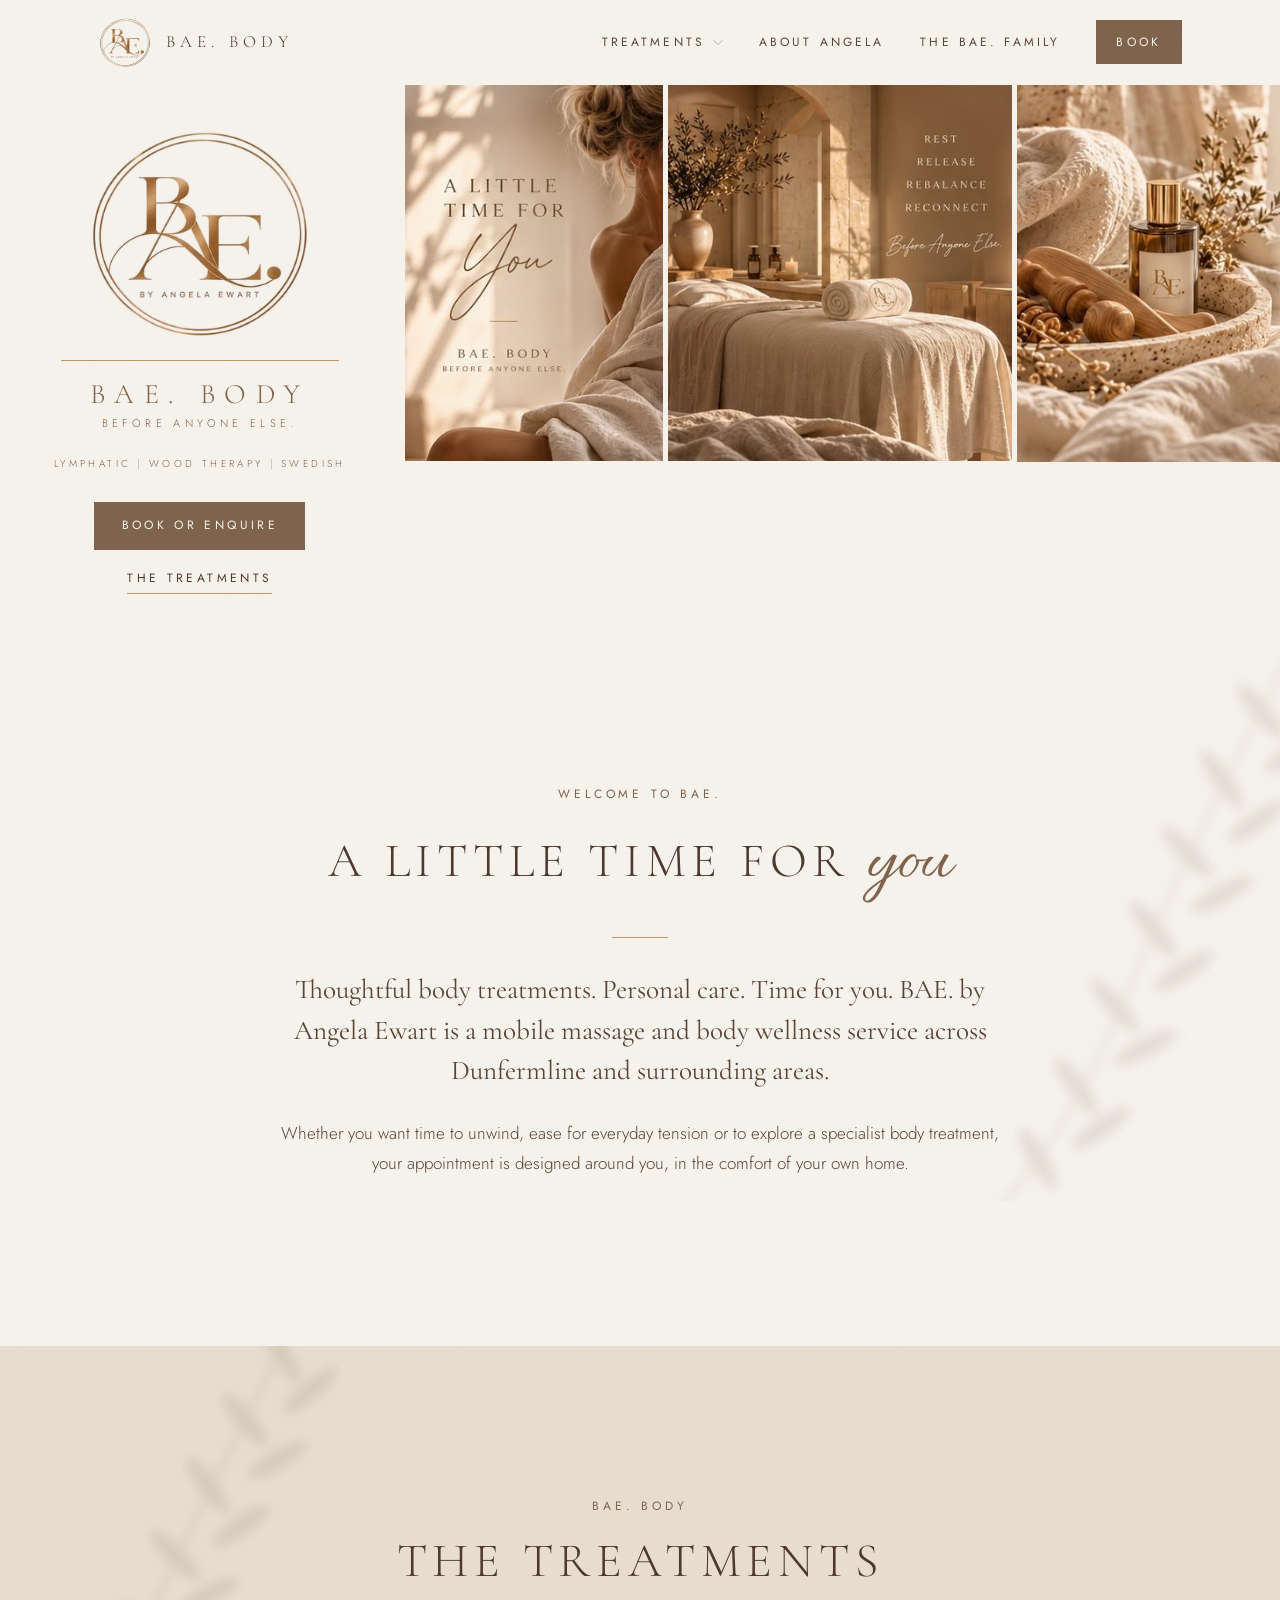
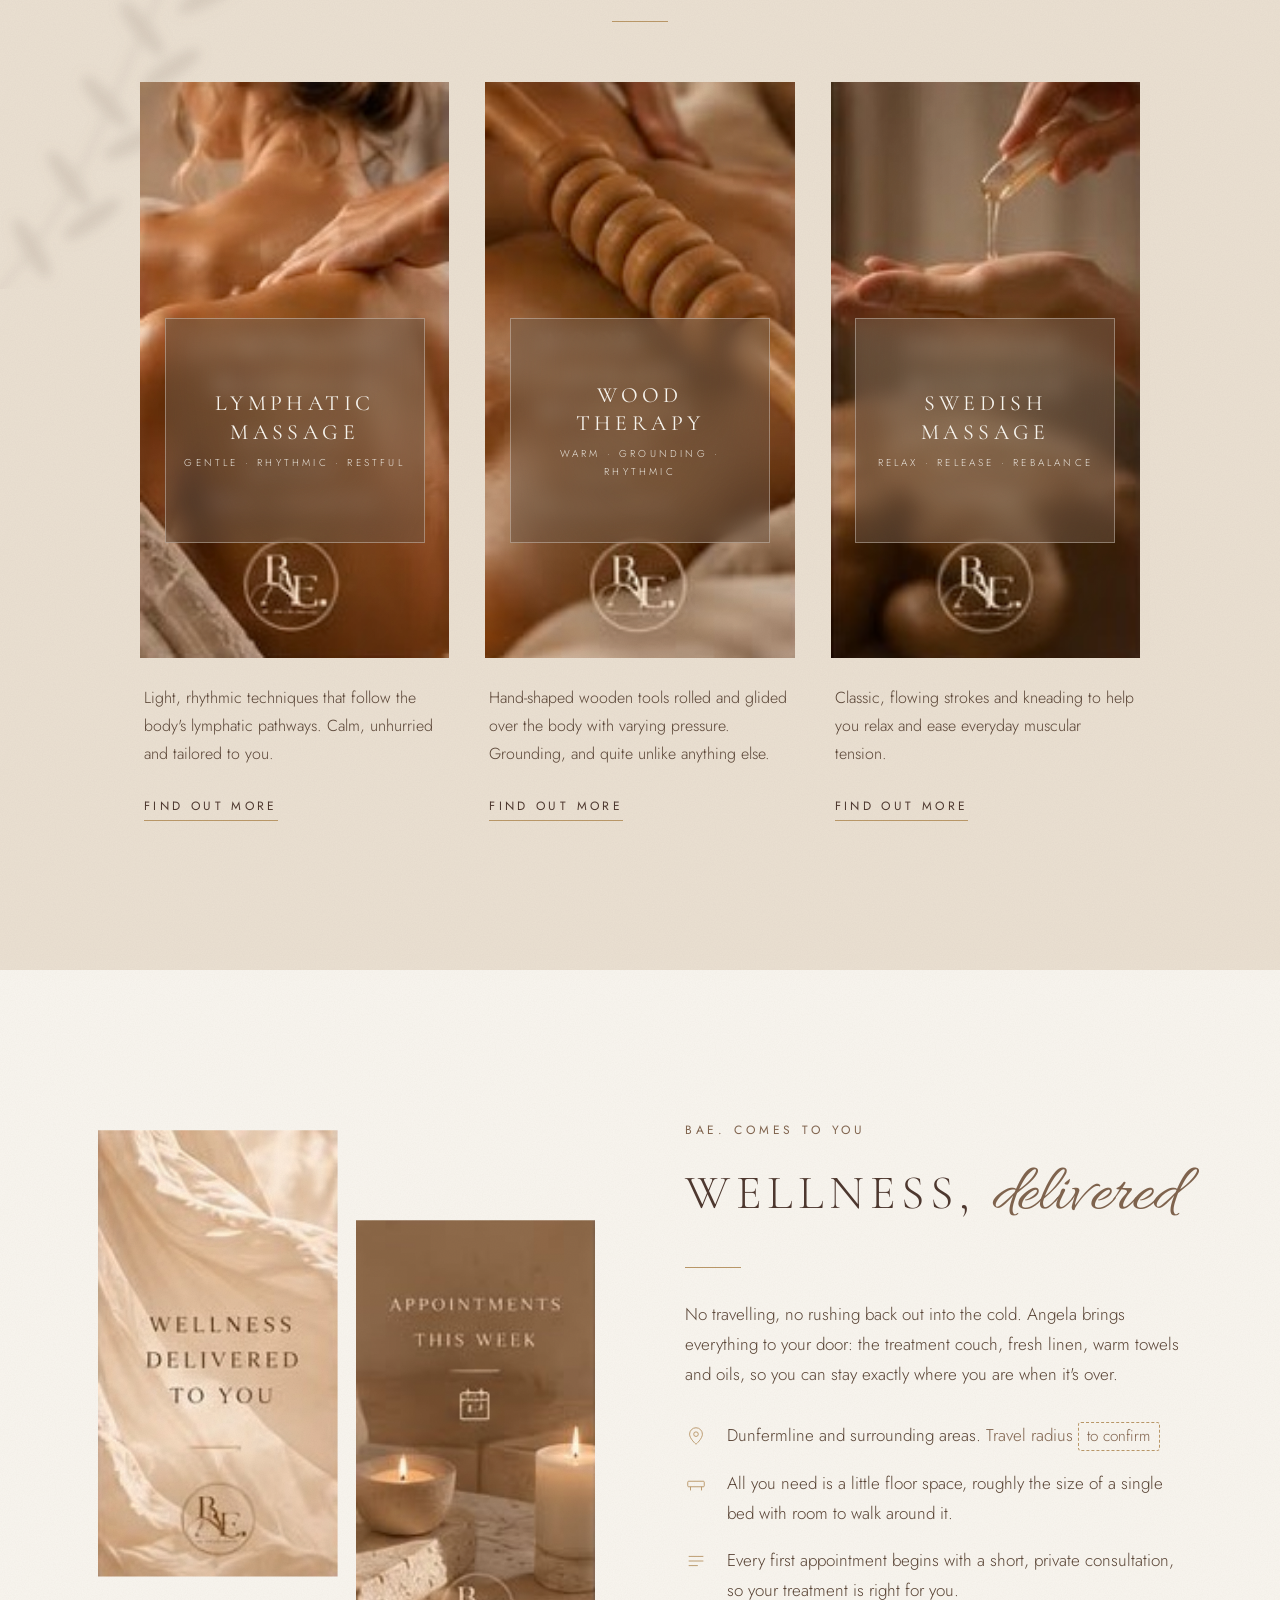
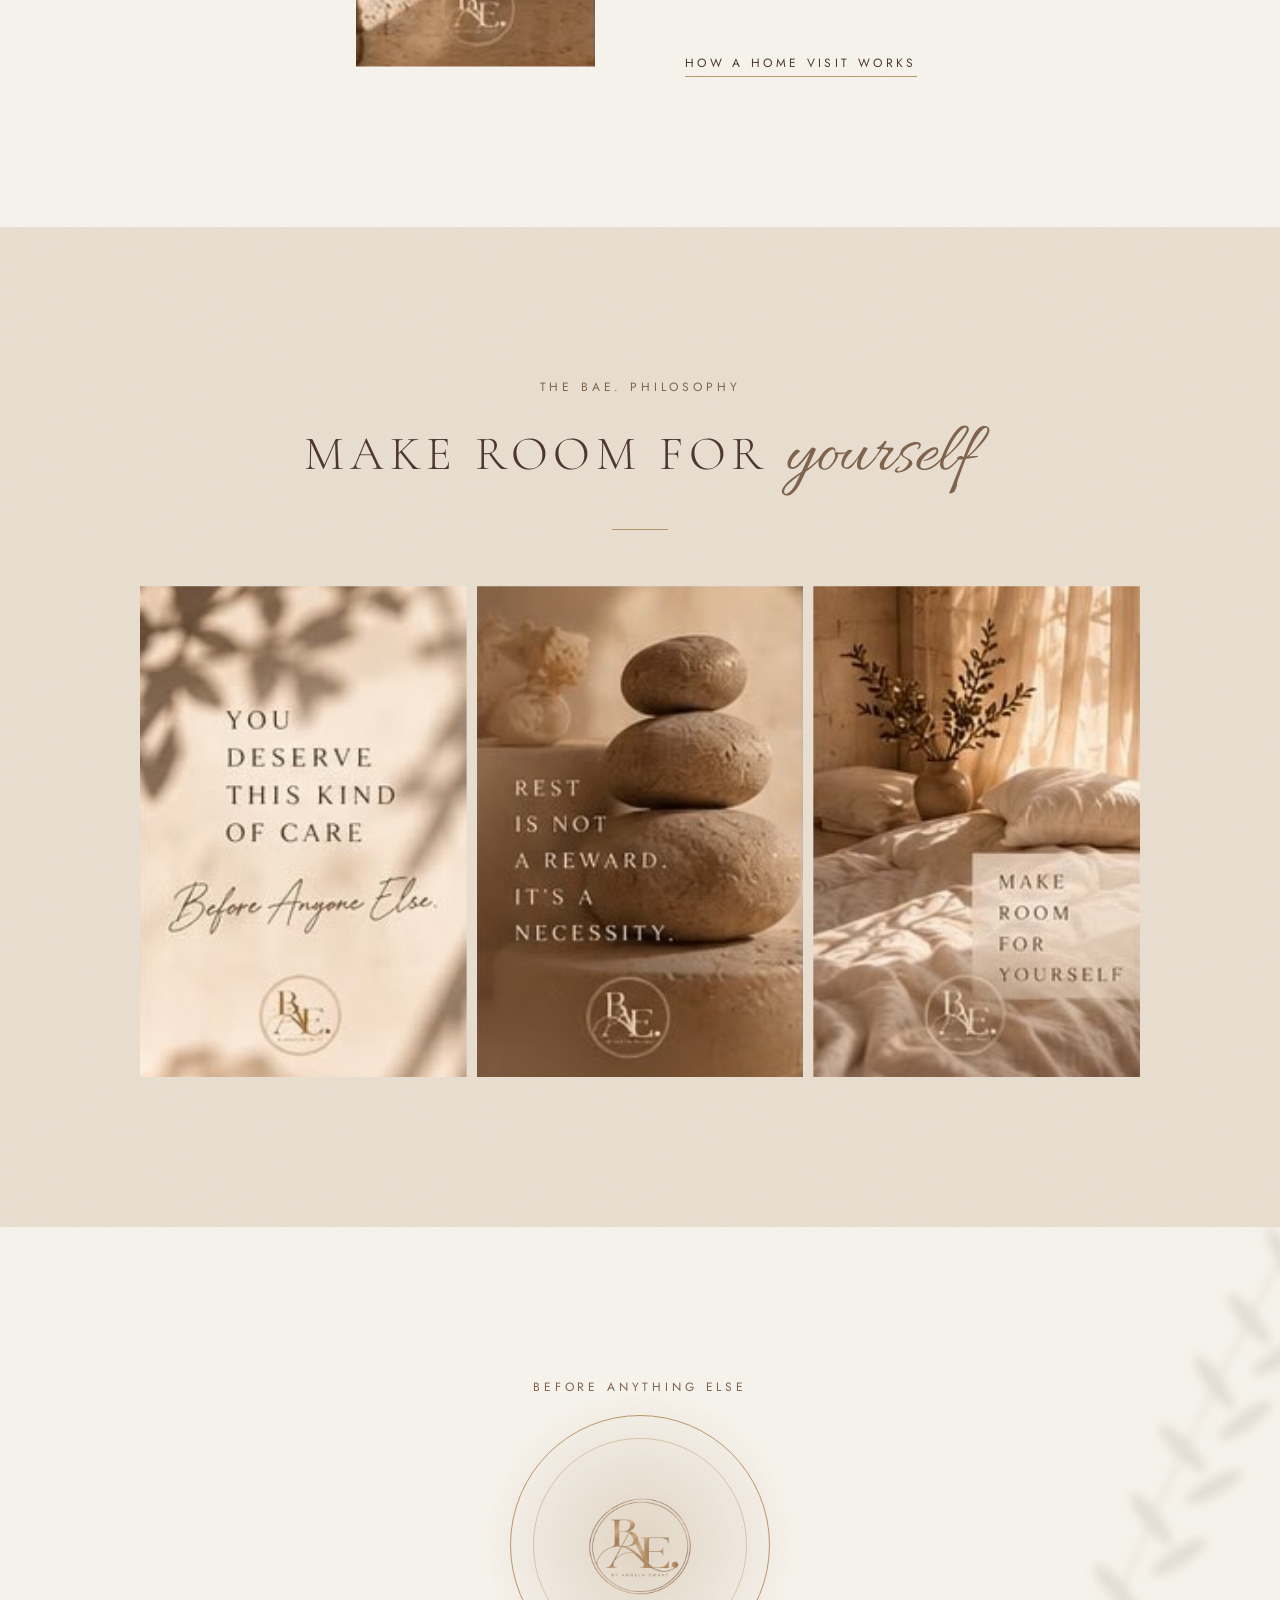
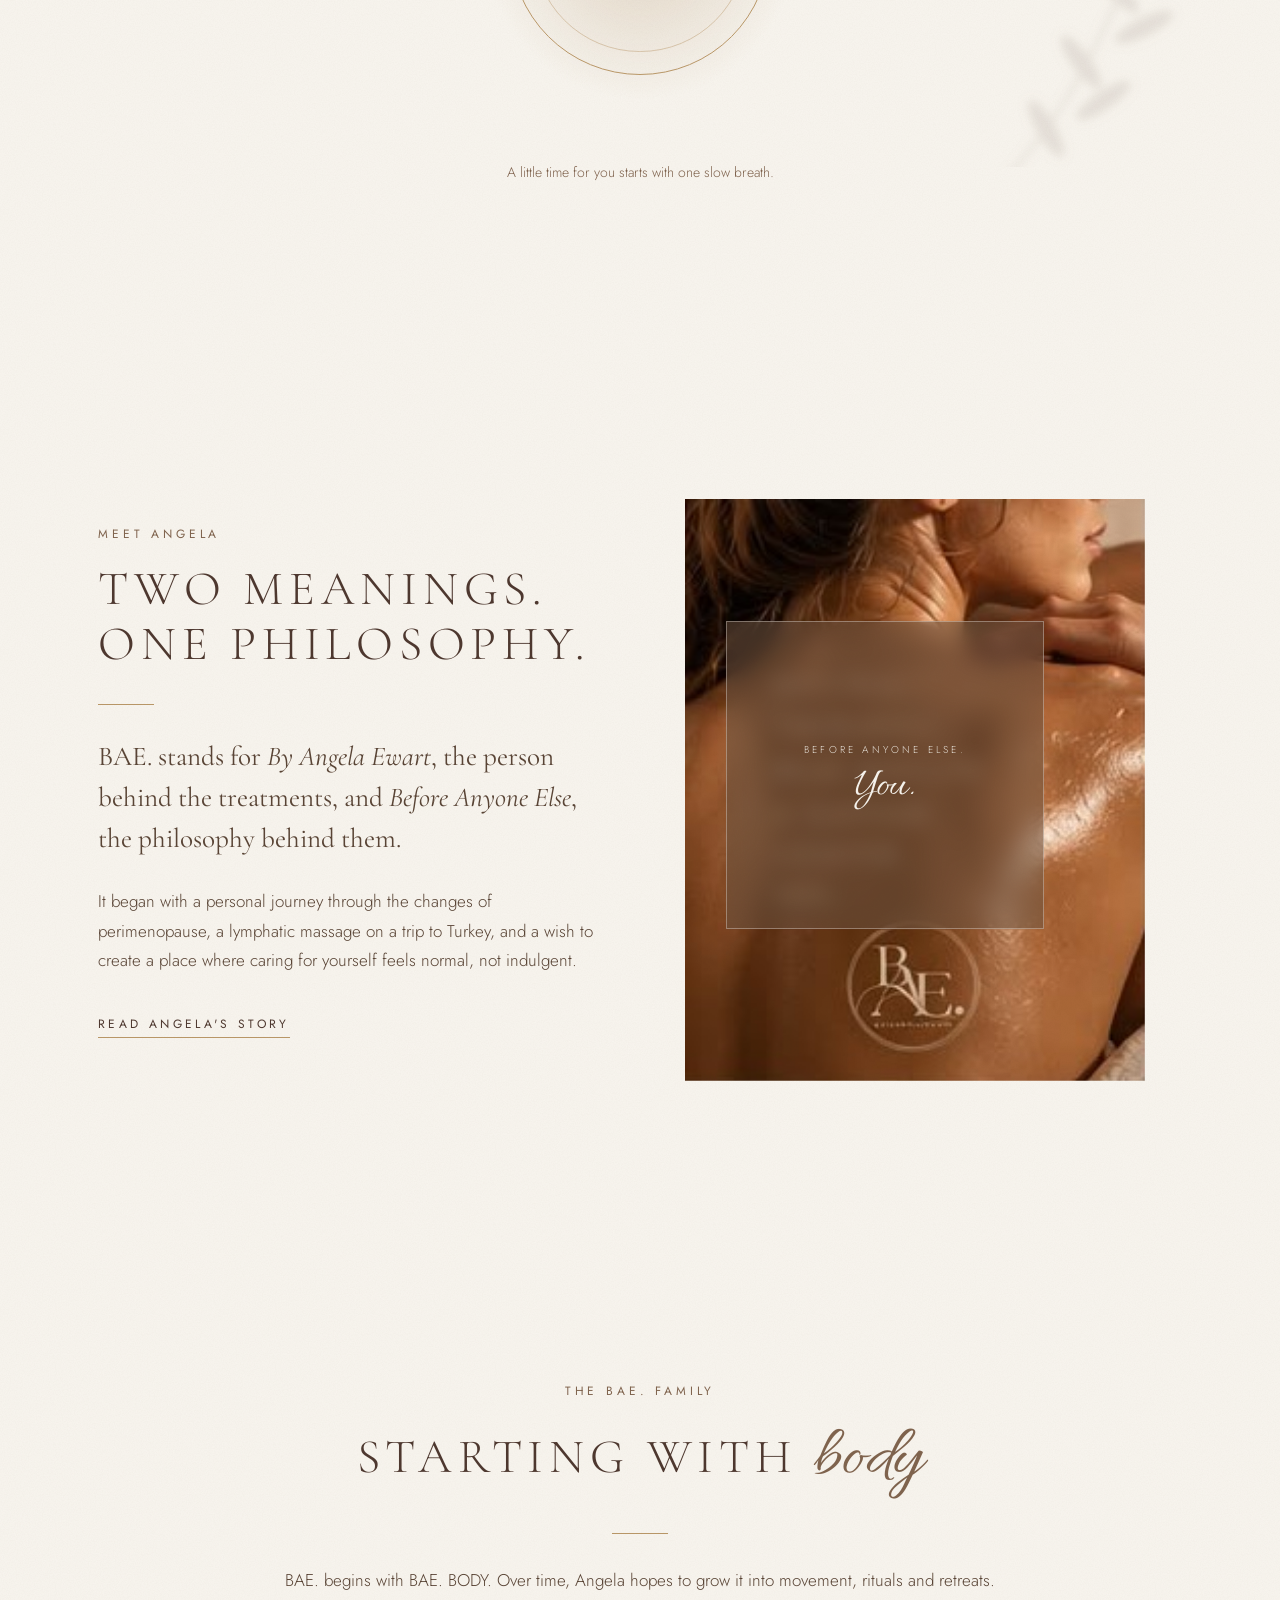
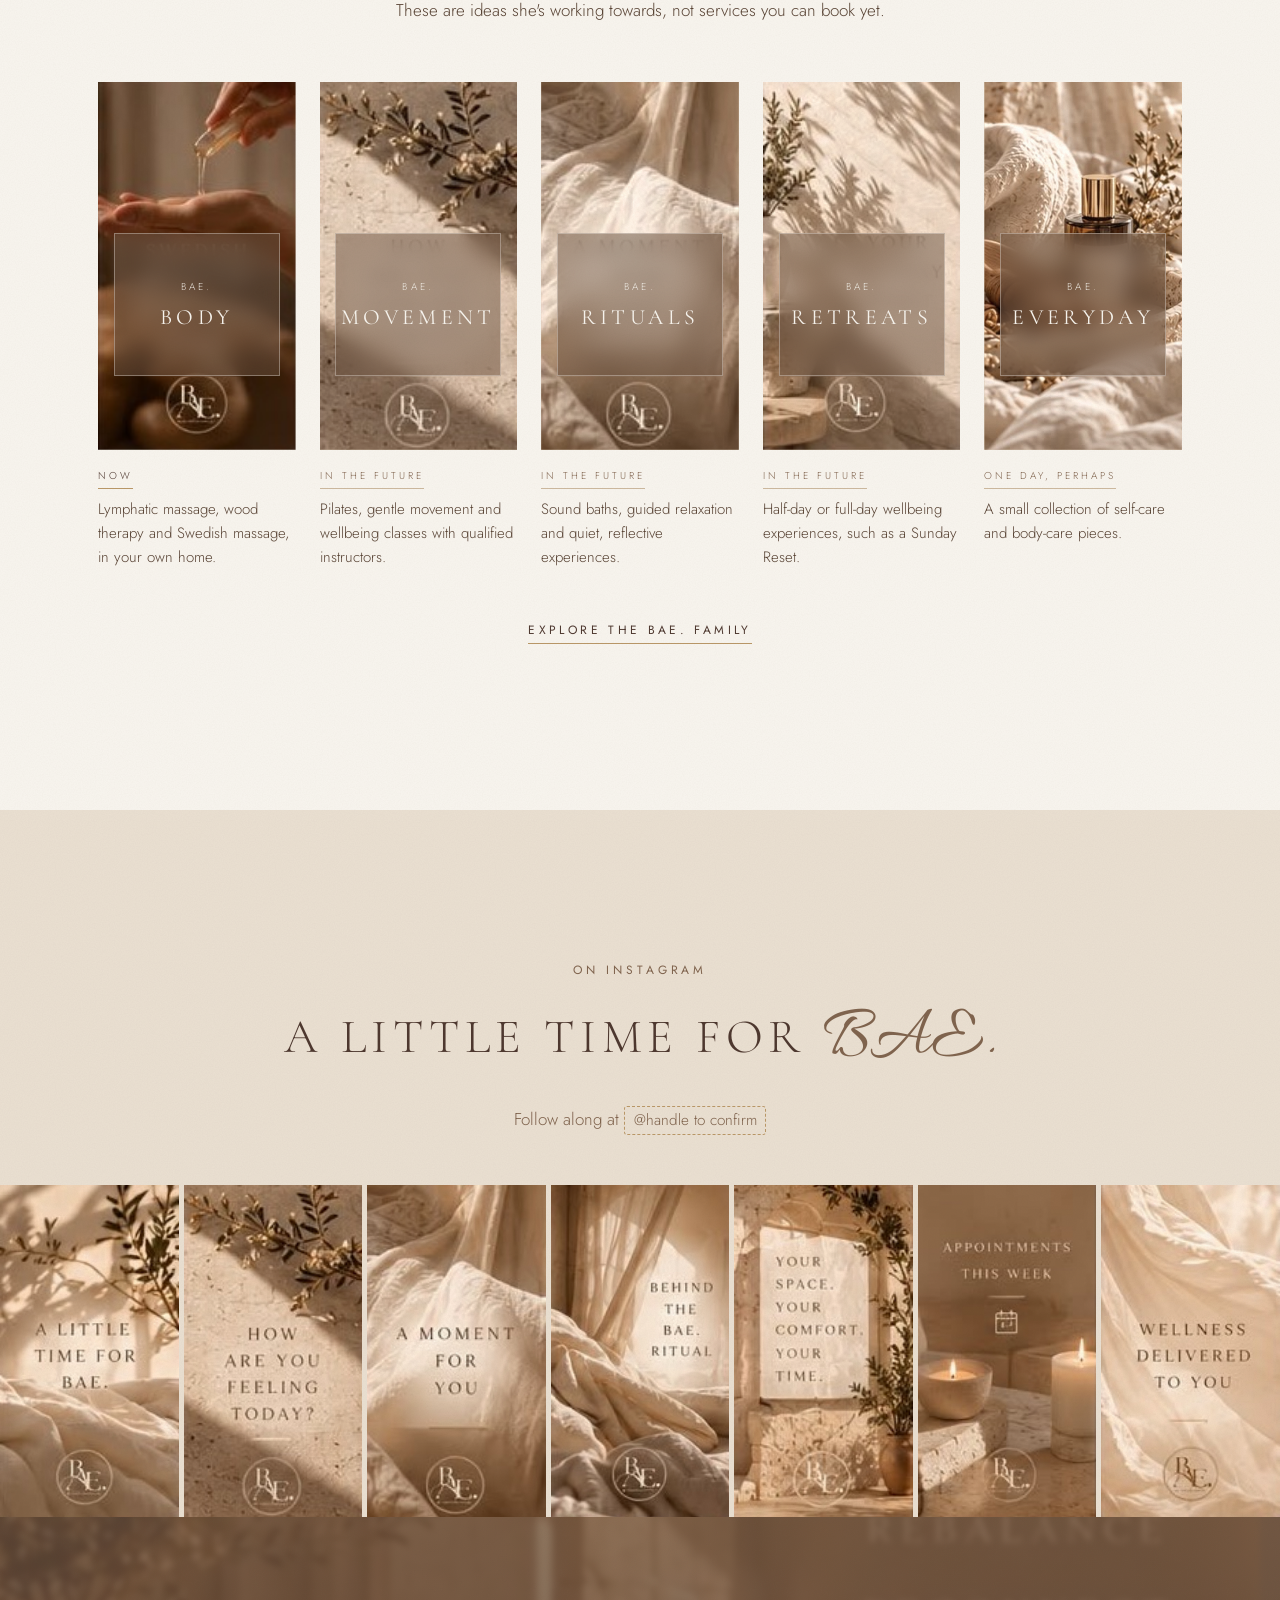
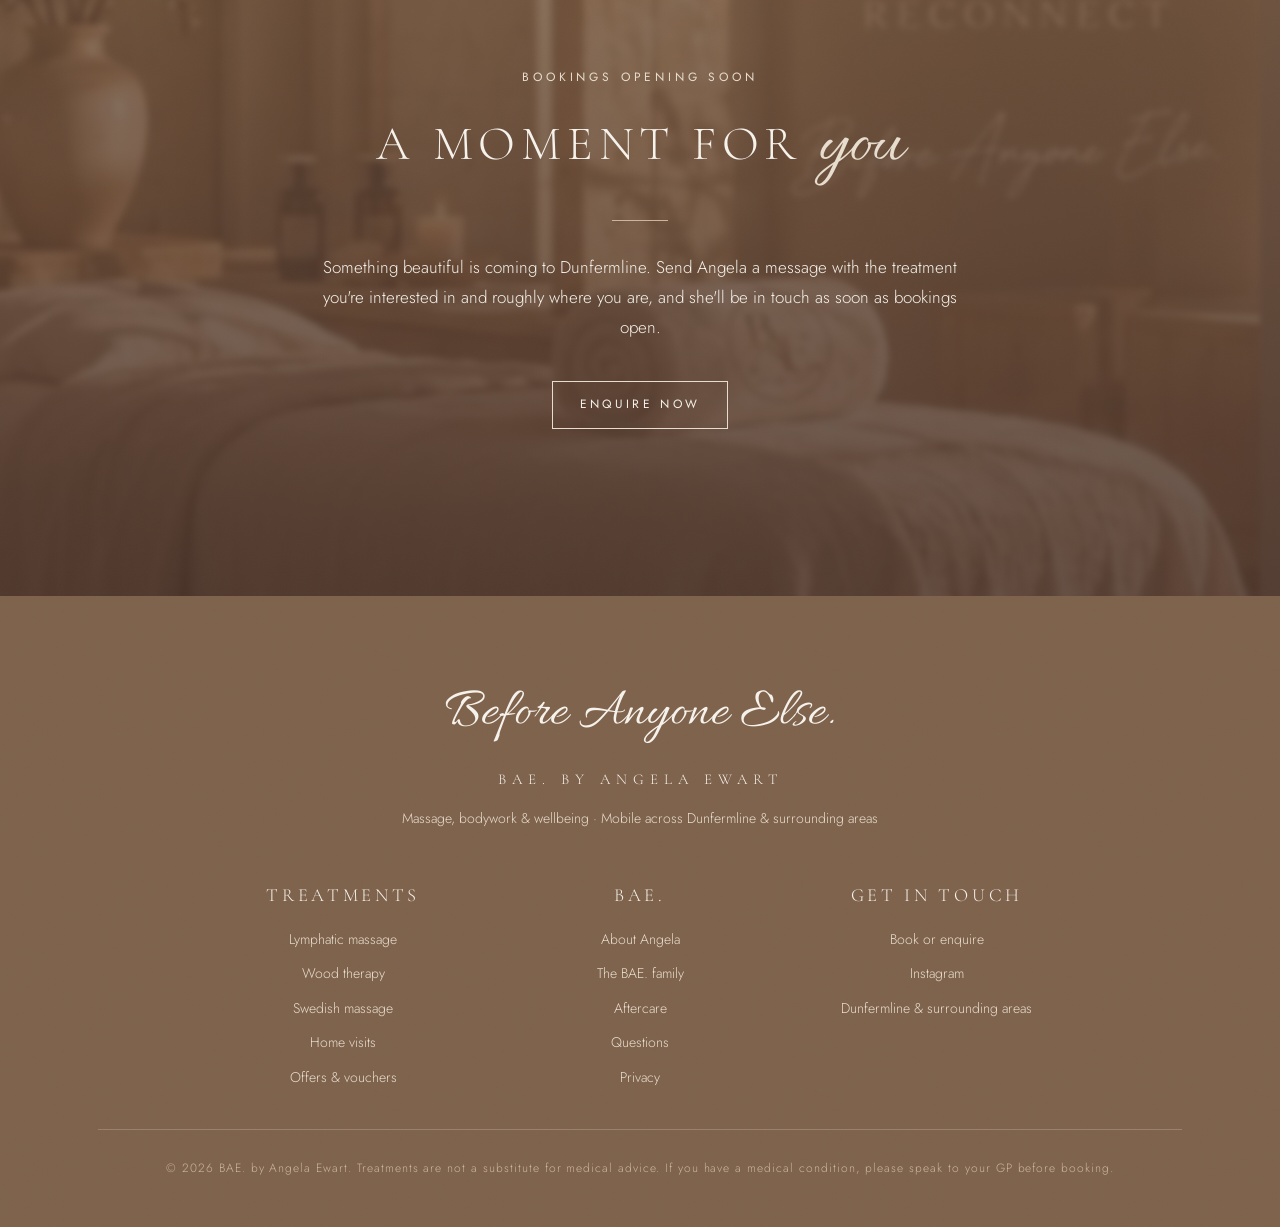
==== commit 4a819bd1: "Phone header fills the status bar; a page for every BAE. branch - iPhone Safari: the header now runs" ====
--- a/index.html
+++ b/index.html
@@ -2,7 +2,7 @@
 <html lang="en-GB">
 <head>
   <meta charset="utf-8">
-  <meta name="viewport" content="width=device-width, initial-scale=1">
+  <meta name="viewport" content="width=device-width, initial-scale=1, viewport-fit=cover">
   <!-- Draft: keep out of search results until launch. Remove this line to go live. -->
   <meta name="robots" content="noindex">
   <title>BAE. BODY | Massage &amp; Body Wellness in Dunfermline</title>
@@ -11,18 +11,18 @@
   <meta property="og:description" content="Thoughtful body treatments. Personal care. Time for you. Mobile massage across Dunfermline.">
   <meta property="og:image" content="assets/img/hero-room.jpg">
   <meta name="theme-color" content="#F8F5EF">
-  <link rel="icon" href="assets/img/logo.png">
+  <link rel="icon" href="assets/img/logo.png?v=2">
   <link rel="preconnect" href="https://fonts.googleapis.com">
   <link rel="preconnect" href="https://fonts.gstatic.com" crossorigin>
   <link href="https://fonts.googleapis.com/css2?family=Allura&family=Cormorant+Garamond:wght@300;400;500&family=Jost:wght@300;400&display=swap" rel="stylesheet">
-  <link rel="stylesheet" href="css/style.css">
+  <link rel="stylesheet" href="css/style.css?v=7">
 </head>
 <body>
 
 <header class="site-header">
   <div class="wrap">
     <a class="brand" href="index.html" aria-label="BAE. by Angela Ewart, home">
-      <img src="assets/img/logo.png" alt="">
+      <img src="assets/img/logo.png?v=2" alt="">
       <span>BAE. Body</span>
     </a>
     <button class="nav-toggle" aria-label="Menu" aria-expanded="false" aria-controls="nav"><span></span><span></span></button>
@@ -46,7 +46,7 @@
         </div>
       </div>
       <a class="nav-link" href="about.html">About Angela</a>
-      <a class="nav-link" href="index.html#family">The BAE. family</a>
+      <a class="nav-link" href="family.html">The BAE. family</a>
       <a class="btn" href="contact.html">Book</a>
     </nav>
   </div>
@@ -57,7 +57,7 @@
   <!-- Hero: the moodboard's top row -->
   <section class="photo-hero">
     <div class="hero-panel reveal">
-      <img class="mark" src="assets/img/logo.png" alt="BAE. by Angela Ewart monogram">
+      <img class="mark" src="assets/img/logo.png?v=2" alt="BAE. by Angela Ewart monogram">
       <h1 class="name">BAE. Body</h1>
       <p class="tag">Before anyone else.</p>
       <p class="words"><a href="treatments.html#lymphatic">Lymphatic</a><span>|</span><a href="treatments.html#wood-therapy">Wood therapy</a><span>|</span><a href="treatments.html#swedish">Swedish</a></p>
@@ -185,7 +185,7 @@
         <span class="halo"></span>
         <span class="ring"></span>
         <span class="ring two"></span>
-        <img src="assets/img/logo.png" alt="">
+        <img src="assets/img/logo.png?v=2" alt="">
       </div>
       <p class="breathe-words" aria-hidden="true"><span>Breathe in</span><span>Breathe out</span></p>
       <p class="muted small">A little time for you starts with one slow breath.</p>
@@ -220,48 +220,63 @@
         <p>BAE. begins with BAE. BODY. Over time, Angela hopes to grow it into movement, rituals and retreats. These are ideas she's working towards, not services you can book yet.</p>
       </div>
       <div class="family">
-        <a class="branch now reveal" href="treatments.html">
+        <a class="branch now reveal" href="family.html#body">
           <figure class="tile">
             <img src="assets/img/reel-swedish.jpg" alt="">
             <div class="plate"><span>BAE.</span><strong>Body</strong></div>
           </figure>
-          <span class="when">Now</span>
-          <p>Lymphatic massage, wood therapy and Swedish massage, in your own home.</p>
-        </a>
-        <div class="branch reveal">
+          <div class="branch-text">
+            <span class="bname">BAE. Body</span>
+            <span class="when">Now</span>
+            <p>Lymphatic massage, wood therapy and Swedish massage, in your own home.</p>
+          </div>
+        </a>
+        <a class="branch reveal" href="family.html#movement">
           <figure class="tile">
             <img src="assets/img/story-feeling.jpg" alt="">
             <div class="plate"><span>BAE.</span><strong>Movement</strong></div>
           </figure>
-          <span class="when">In the future</span>
-          <p>Pilates, gentle movement and wellbeing classes with qualified instructors.</p>
-        </div>
-        <div class="branch reveal">
+          <div class="branch-text">
+            <span class="bname">BAE. Movement</span>
+            <span class="when">In the future</span>
+            <p>Pilates, gentle movement and wellbeing classes with qualified instructors.</p>
+          </div>
+        </a>
+        <a class="branch reveal" href="family.html#rituals">
           <figure class="tile">
             <img src="assets/img/story-moment.jpg" alt="">
             <div class="plate"><span>BAE.</span><strong>Rituals</strong></div>
           </figure>
-          <span class="when">In the future</span>
-          <p>Sound baths, guided relaxation and quiet, reflective experiences.</p>
-        </div>
-        <div class="branch reveal">
+          <div class="branch-text">
+            <span class="bname">BAE. Rituals</span>
+            <span class="when">In the future</span>
+            <p>Sound baths, guided relaxation and quiet, reflective experiences.</p>
+          </div>
+        </a>
+        <a class="branch reveal" href="family.html#retreats">
           <figure class="tile">
             <img src="assets/img/reel-sunday.jpg" alt="">
             <div class="plate"><span>BAE.</span><strong>Retreats</strong></div>
           </figure>
-          <span class="when">In the future</span>
-          <p>Half-day or full-day wellbeing experiences, such as a Sunday Reset.</p>
-        </div>
-        <div class="branch reveal">
+          <div class="branch-text">
+            <span class="bname">BAE. Retreats</span>
+            <span class="when">In the future</span>
+            <p>Half-day or full-day wellbeing experiences, such as a Sunday Reset.</p>
+          </div>
+        </a>
+        <a class="branch reveal" href="family.html#everyday">
           <figure class="tile">
             <img src="assets/img/ritual-tray.jpg" alt="">
             <div class="plate"><span>BAE.</span><strong>Everyday</strong></div>
           </figure>
-          <span class="when">One day, perhaps</span>
-          <p>A small collection of self-care and body-care pieces.</p>
-        </div>
-      </div>
-      <p class="center small muted reveal" style="margin-top:2.4rem">Want to hear when something new begins? <a class="link" href="contact.html">Let Angela know</a></p>
+          <div class="branch-text">
+            <span class="bname">BAE. Everyday</span>
+            <span class="when">One day, perhaps</span>
+            <p>A small collection of self-care and body-care pieces.</p>
+          </div>
+        </a>
+      </div>
+      <p class="center reveal" style="margin-top:2.8rem"><a class="link" href="family.html">Explore the BAE. family</a></p>
     </div>
   </section>
 
@@ -315,7 +330,7 @@
       <nav aria-label="BAE.">
         <span class="fh">BAE.</span>
         <a href="about.html">About Angela</a>
-        <a href="index.html#family">The BAE. family</a>
+        <a href="family.html">The BAE. family</a>
         <a href="treatments.html#aftercare">Aftercare</a>
         <a href="treatments.html#faq">Questions</a>
         <a href="privacy.html">Privacy</a>
@@ -331,6 +346,6 @@
   </div>
 </footer>
 
-<script src="js/site.js"></script>
+<script src="js/site.js?v=7"></script>
 </body>
 </html>
--- a/css/style.css
+++ b/css/style.css
@@ -16,8 +16,12 @@
   --script: "Allura", "Snell Roundhand", cursive;
 
   --wrap: 1180px;
-  --gutter: clamp(20px, 5vw, 48px);
+  /* Pages draw edge to edge on phones (viewport-fit=cover); keep text clear of notches. */
+  --gutter: max(clamp(20px, 5vw, 48px), env(safe-area-inset-left, 0px), env(safe-area-inset-right, 0px));
+  --safe-top: env(safe-area-inset-top, 0px);
   --header-h: 84px;
+  /* Header plus the status bar it sits under on a phone */
+  --header-total: calc(var(--header-h) + var(--safe-top));
 
   /* Motion language. Nothing is quick and nothing bounces; everything eases in and out.
      settle : 1.4s, things arriving (reveals, menus, hovers)
@@ -46,10 +50,13 @@
   overflow-x: hidden;
 }
 
-/* Paper grain over everything: the "textured ivory muslin" of the brand. */
+/* Paper grain over everything: the "textured ivory muslin" of the brand.
+   Pinned to the page, not the screen: iOS Safari tints its status bar from fixed
+   layers at the top edge, and a fixed full-screen grain would be the one it reads. */
+body { position: relative; }
 body::before {
   content: "";
-  position: fixed;
+  position: absolute;
   inset: 0;
   pointer-events: none;
   z-index: 100;
@@ -203,6 +210,8 @@
   border-bottom: 1px solid transparent;
   transition: border-color var(--settle) var(--ease);
   view-transition-name: site-header;
+  /* Reach up under the phone's status bar, so the page never shows above the header. */
+  padding-top: var(--safe-top);
 }
 .site-header.scrolled { border-bottom-color: rgba(186, 152, 104, .35); }
 
@@ -343,6 +352,9 @@
 
 @media (max-width: 960px) {
   :root { --header-h: 72px; }
+  /* Solid, no blur: iOS Safari fills the status-bar strip with the colour of a solid
+     header pinned to the top; a translucent one leaves the page showing up there. */
+  .site-header { background: var(--ivory); -webkit-backdrop-filter: none; backdrop-filter: none; }
   .brand img { width: 46px; }
   .brand span { font-size: 15px; }
   .nav-toggle { display: block; }
@@ -354,7 +366,7 @@
     top: 100%;
     left: 0;
     right: 0;
-    height: calc(100dvh - var(--header-h));
+    height: calc(100dvh - var(--header-total));
     flex-direction: column;
     align-items: stretch;
     gap: 0;
@@ -985,20 +997,33 @@
 }
 .branch.now .when { color: var(--espresso); border-bottom-color: var(--gold); }
 .branch p { margin: 0; font-size: 15px; line-height: 1.6; }
-@media (max-width: 960px) {
-  .family {
-    grid-template-columns: none;
-    grid-auto-flow: column;
-    grid-auto-columns: 44%;
-    overflow-x: auto;
-    scroll-snap-type: x mandatory;
-    scrollbar-width: none;
-    padding-bottom: 6px;
+.branch .bname { display: none; }
+/* Phones: all five as a list, photo beside words, so none hide off-screen. */
+@media (max-width: 860px) {
+  .family { grid-template-columns: 1fr; gap: 0; margin-top: 40px; }
+  .branch {
+    display: grid;
+    grid-template-columns: 104px 1fr;
+    gap: 20px;
+    align-items: center;
+    padding: 14px 0;
+    border-bottom: 1px solid rgba(186, 152, 104, .25);
   }
-  .family::-webkit-scrollbar { display: none; }
-  .branch { scroll-snap-align: start; }
-}
-@media (max-width: 560px) { .family { grid-auto-columns: 62%; } }
+  .branch:first-child { border-top: 1px solid rgba(186, 152, 104, .25); }
+  .branch .plate { left: 6%; right: 6%; padding: 4px; }
+  .branch .plate strong { font-size: 10px; letter-spacing: .14em; }
+  .branch .plate span { font-size: 8px; letter-spacing: .2em; }
+  .branch .bname {
+    display: block;
+    font-family: var(--display);
+    font-size: 1.45rem;
+    letter-spacing: .12em;
+    text-transform: uppercase;
+    color: var(--espresso);
+    line-height: 1.2;
+  }
+  .branch .when { margin: .4rem 0 .4rem; }
+}
 
 /* ---------- Offers ---------- */
 
@@ -1030,7 +1055,7 @@
 
 .subnav {
   position: sticky;
-  top: var(--header-h);
+  top: var(--header-total);
   z-index: 40;
   background: rgba(248, 245, 239, .92);
   -webkit-backdrop-filter: blur(12px);
@@ -1073,8 +1098,8 @@
 }
 @media (max-width: 960px) { .subnav-track { justify-content: flex-start; } }
 
-.treatment, #mobile, #offers, #aftercare, #faq { scroll-margin-top: calc(var(--header-h) + 54px); }
-#treatments, #family { scroll-margin-top: var(--header-h); }
+.treatment, #mobile, #offers, #aftercare, #faq, .branch-row { scroll-margin-top: calc(var(--header-total) + 54px); }
+#treatments, #family { scroll-margin-top: var(--header-total); }
 
 .next { margin: 2.6rem 0 0; }
 .next a {
@@ -1248,3 +1273,48 @@
   .subnav-ink, .panel, .nav, .nav > * { transition: none !important; }
   ::view-transition-old(root), ::view-transition-new(root) { animation: none; }
 }
+
+/* ---------- The BAE. family page ---------- */
+
+.branch-list { padding-bottom: clamp(40px, 6vw, 80px); }
+.branch-row {
+  padding: clamp(60px, 9vw, 120px) 0;
+  border-top: 1px solid rgba(186, 152, 104, .3);
+}
+.branch-row:first-child { border-top: 0; }
+.branch-row > .tile { aspect-ratio: 131 / 244; width: min(320px, 100%); justify-self: center; }
+.branch-row .status {
+  display: inline-block;
+  margin-bottom: 1.2rem;
+  padding: .45em 1.1em;
+  border: 1px solid var(--oat);
+  border-radius: 999px;
+  font-size: 10px;
+  letter-spacing: .3em;
+  text-transform: uppercase;
+  color: var(--coffee);
+}
+.branch-row .status.now { border-color: var(--gold); background: var(--coffee); color: var(--ivory); }
+.includes { list-style: none; padding: 0; margin: 1.6rem 0 2.2rem; }
+.includes li {
+  padding: .75rem 0 .75rem 1.6rem;
+  border-bottom: 1px solid rgba(186, 152, 104, .25);
+  position: relative;
+}
+.includes li::before {
+  content: "";
+  position: absolute;
+  left: 2px;
+  top: 1.35rem;
+  width: 6px;
+  height: 6px;
+  border: 1px solid var(--gold);
+  border-radius: 50%;
+}
+@media (max-width: 860px) {
+  .branch-row > .tile { width: min(240px, 70%); }
+}
+/* Small tiles in a page-head strip: caption text scales with the tile */
+.head-strip .plate { left: 6%; right: 6%; padding: 6px; }
+.head-strip .plate strong { font-size: clamp(10px, 1.15vw, 1.15rem); letter-spacing: .14em; }
+.head-strip .plate span { font-size: clamp(8px, .7vw, 10px); }
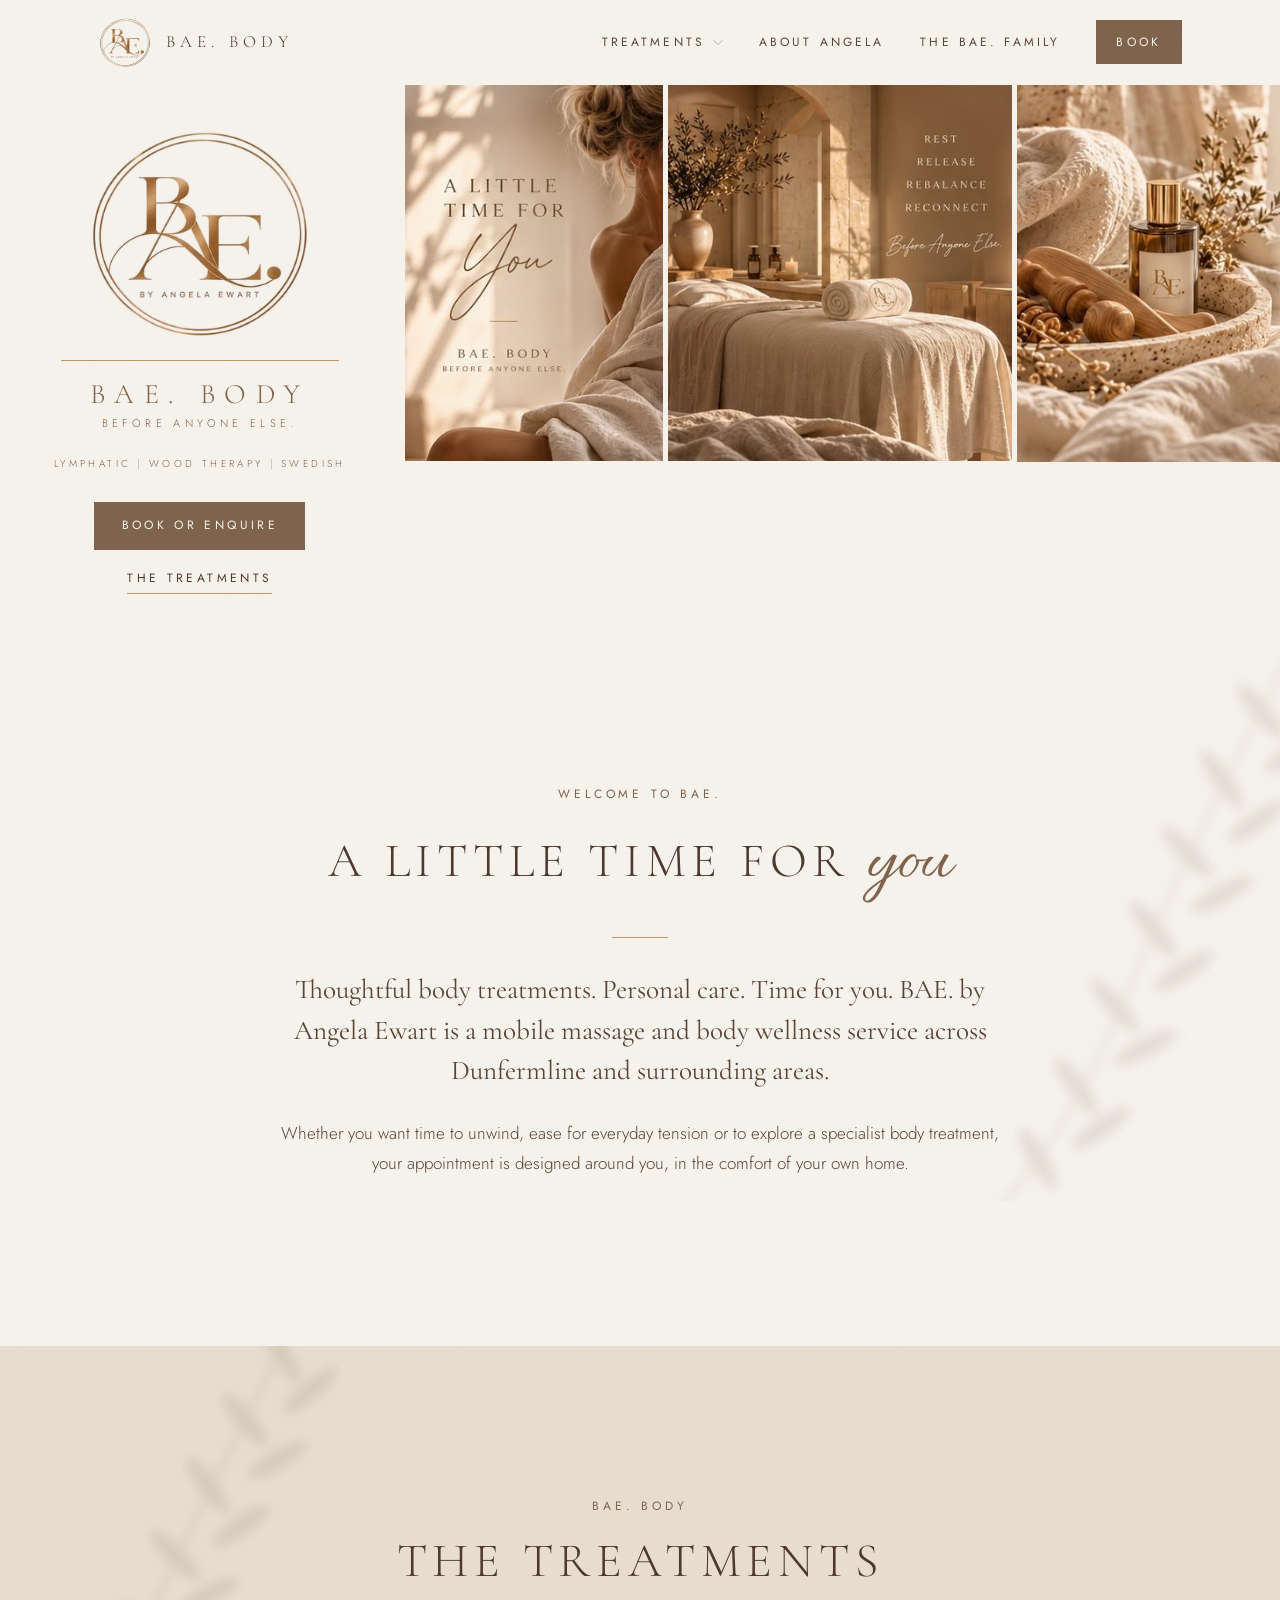
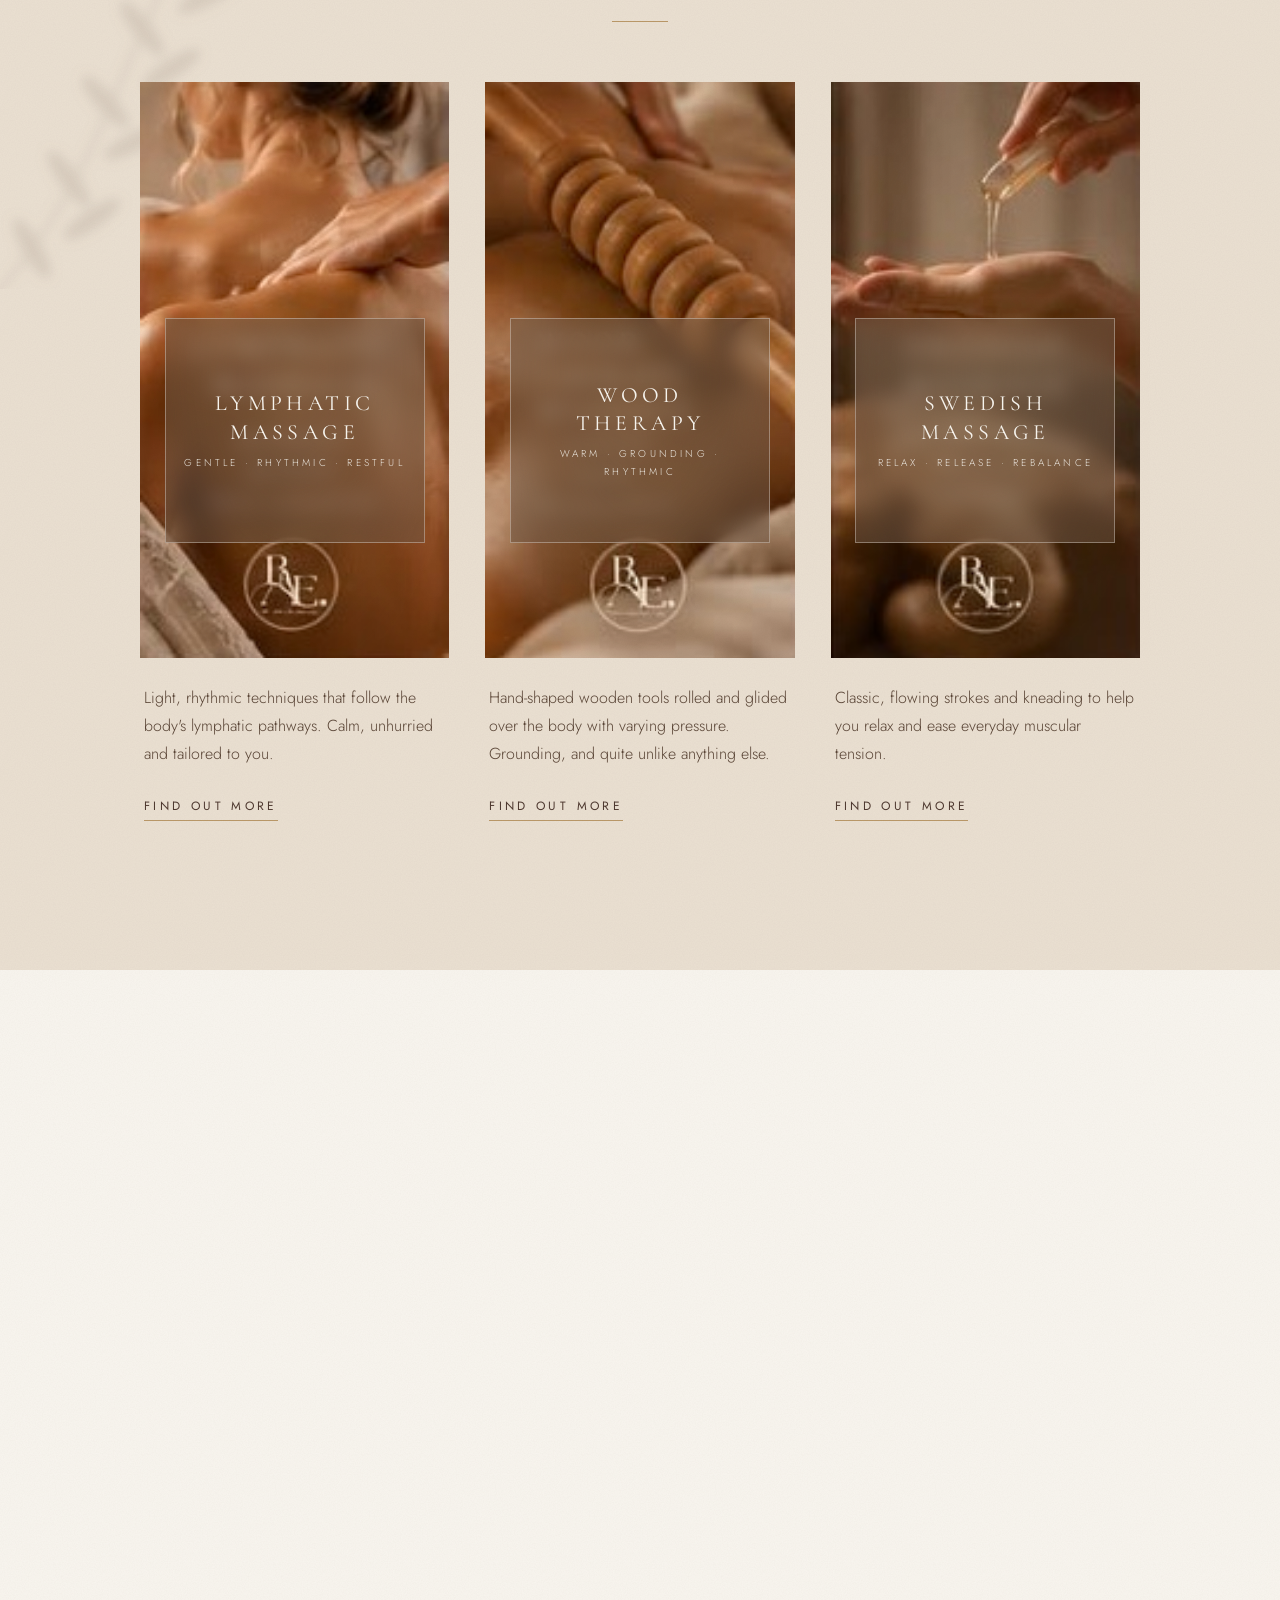
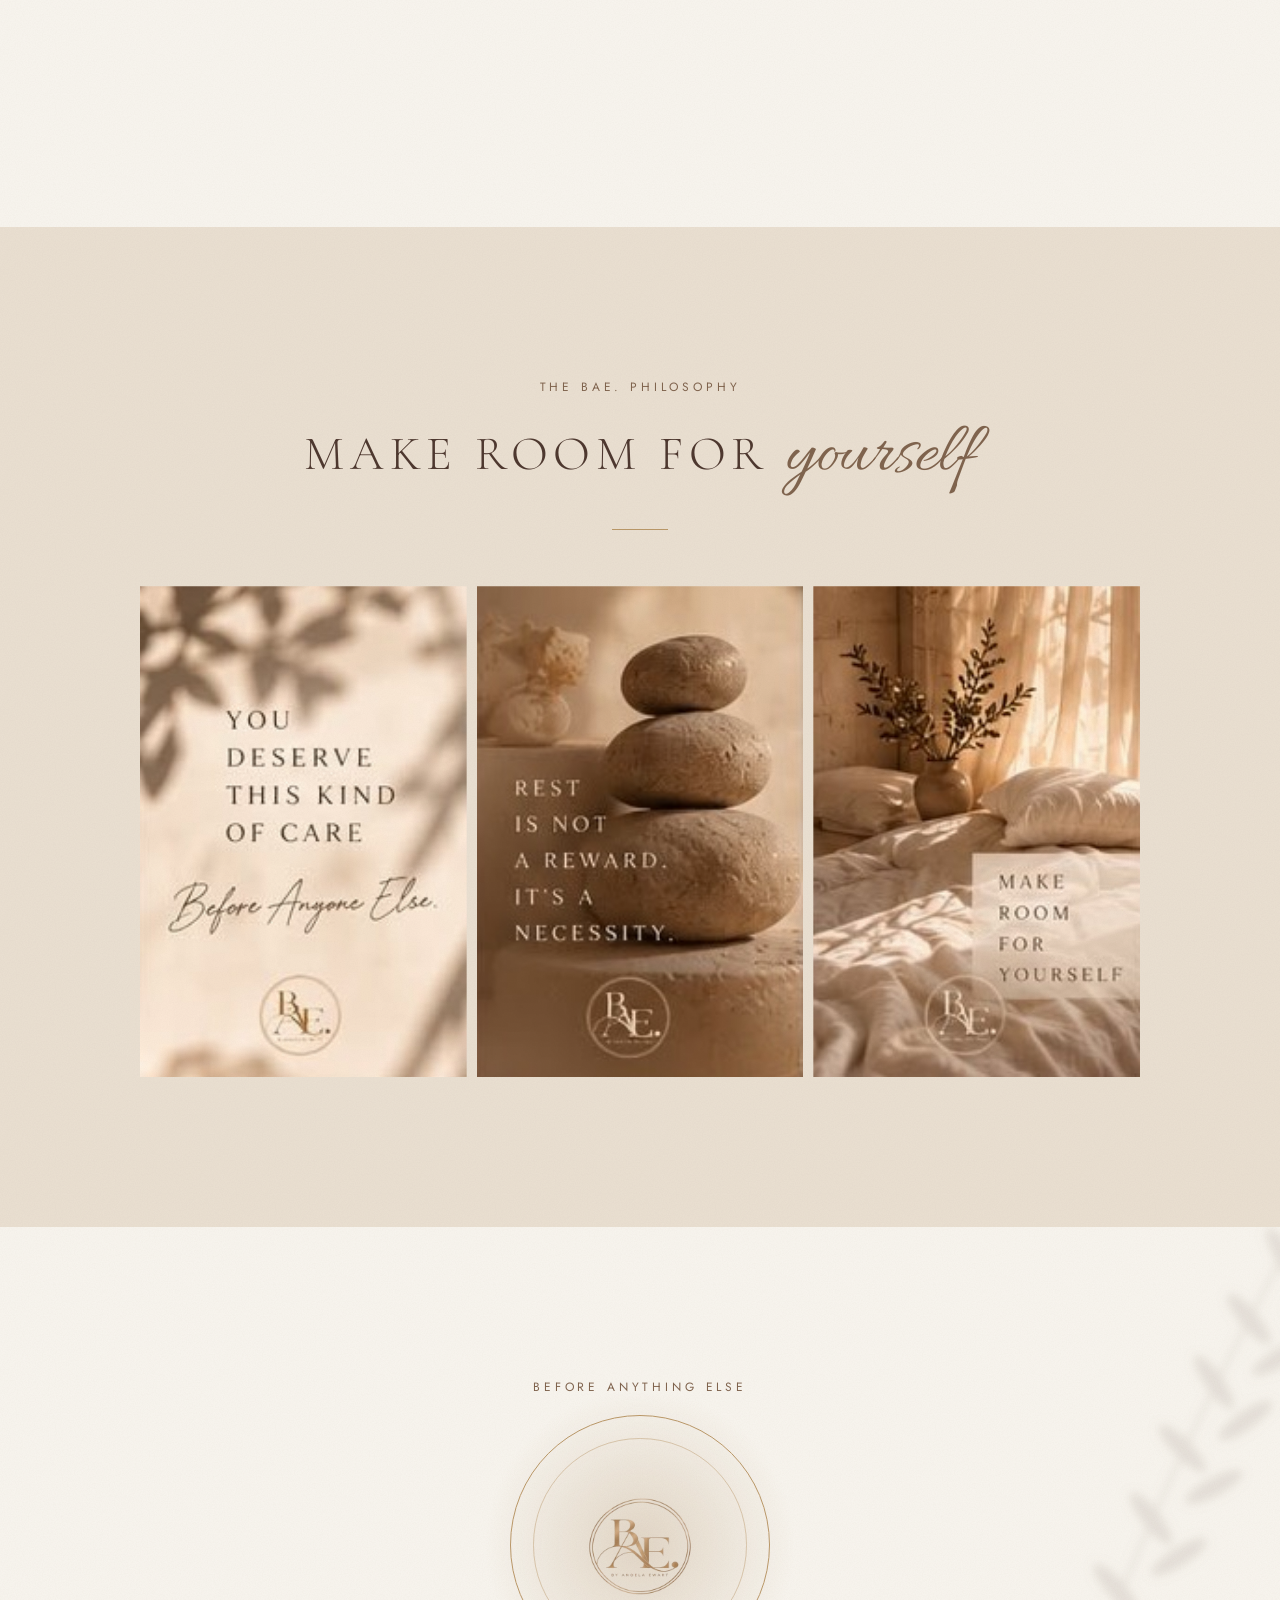
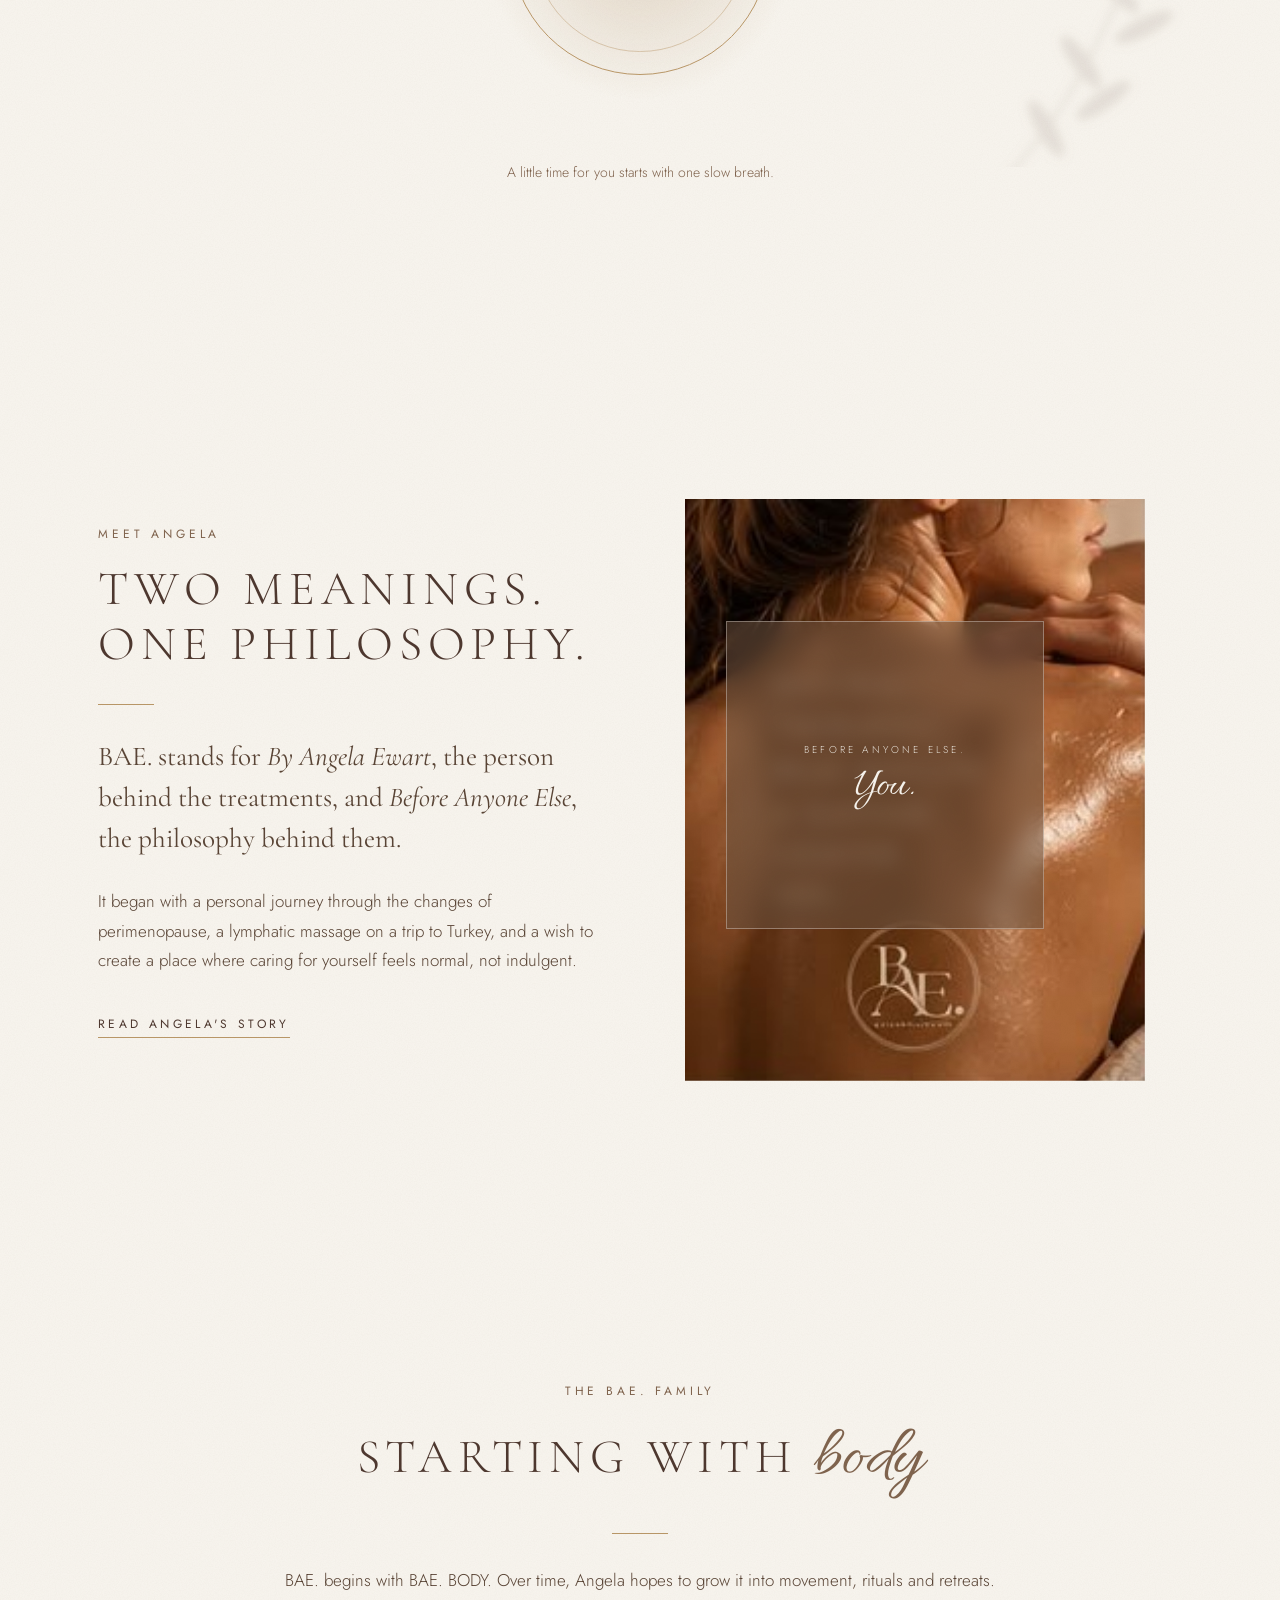
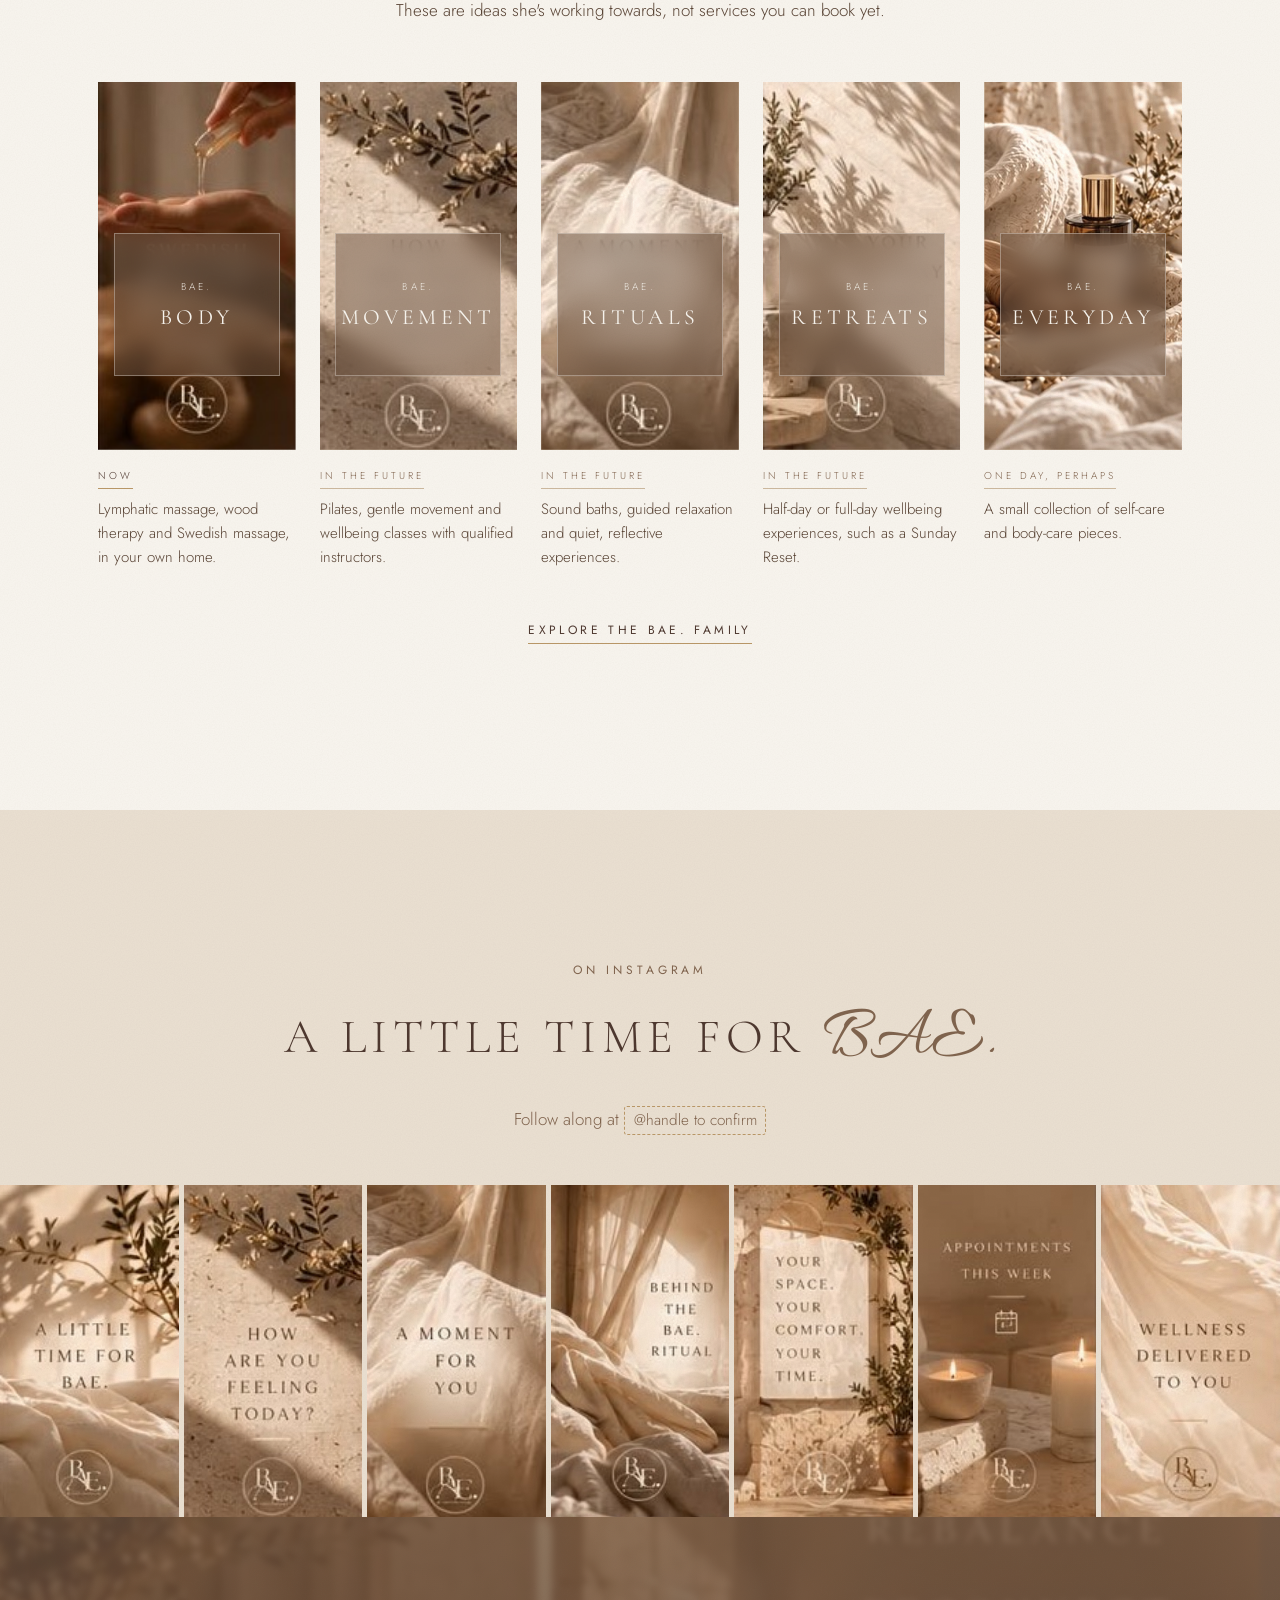
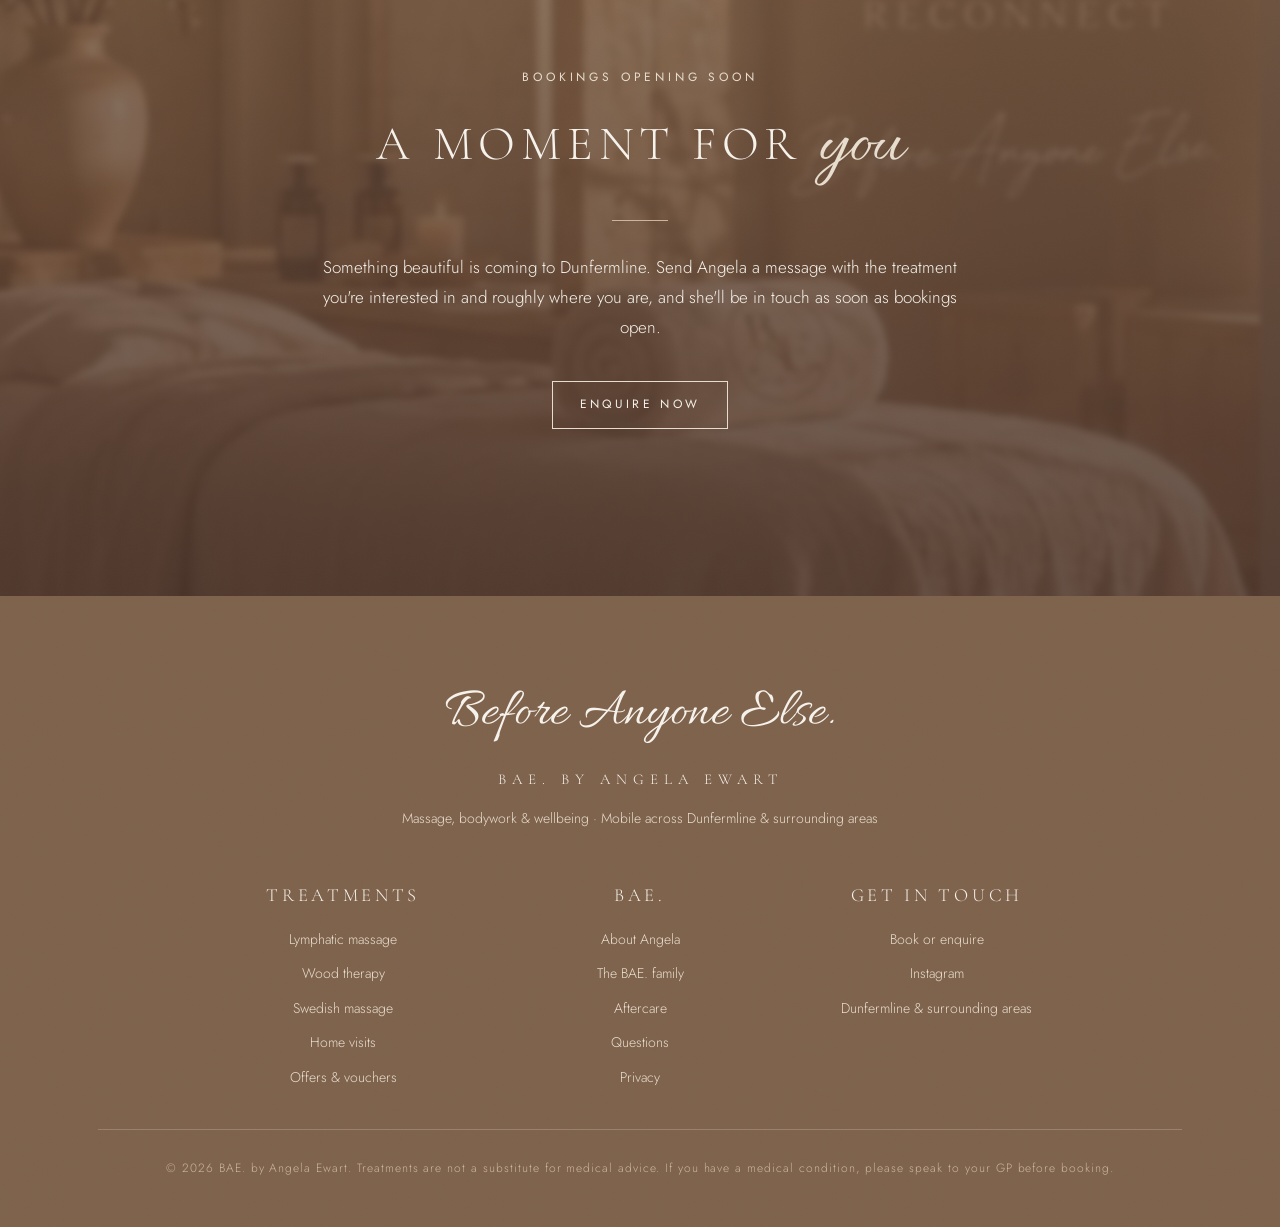
==== commit 1f9f1c0e: "Phone hero: photos sit still, so the first swipe scrolls the page On iPhone the hero photos were a s" ====
--- a/index.html
+++ b/index.html
@@ -15,7 +15,7 @@
   <link rel="preconnect" href="https://fonts.googleapis.com">
   <link rel="preconnect" href="https://fonts.gstatic.com" crossorigin>
   <link href="https://fonts.googleapis.com/css2?family=Allura&family=Cormorant+Garamond:wght@300;400;500&family=Jost:wght@300;400&display=swap" rel="stylesheet">
-  <link rel="stylesheet" href="css/style.css?v=7">
+  <link rel="stylesheet" href="css/style.css?v=10">
 </head>
 <body>
 
@@ -346,6 +346,6 @@
   </div>
 </footer>
 
-<script src="js/site.js?v=7"></script>
+<script src="js/site.js?v=10"></script>
 </body>
 </html>
--- a/css/style.css
+++ b/css/style.css
@@ -817,17 +817,18 @@
 .hero-photos figure:nth-child(2) { aspect-ratio: 391 / 427; }
 .hero-photos figure:nth-child(3) { aspect-ratio: 300 / 430; }
 
+/* Phones: the three photos sit still in a mosaic. A sideways-scrolling strip here
+   caught the first upward swipe on iPhone, moving the photos instead of the page. */
 @media (max-width: 960px) {
   .photo-hero { grid-template-columns: 1fr; }
   .hero-panel { padding: 48px var(--gutter) 40px; }
-  .hero-photos {
-    display: flex;
-    overflow-x: auto;
-    scroll-snap-type: x mandatory;
-    scrollbar-width: none;
-  }
-  .hero-photos::-webkit-scrollbar { display: none; }
-  .hero-photos figure { flex: none; height: min(440px, 62vh); scroll-snap-align: start; }
+  .hero-photos { grid-template-columns: 1.15fr 1fr; grid-template-rows: 1fr 1fr; }
+  .hero-photos figure:nth-child(1) { grid-row: 1 / 3; aspect-ratio: 293 / 427; }
+  /* The tall photo sets the height; the two beside it fill half each */
+  .hero-photos figure:nth-child(2), .hero-photos figure:nth-child(3) { aspect-ratio: auto; min-height: 0; }
+  .hero-photos figure:nth-child(2) img, .hero-photos figure:nth-child(3) img { position: absolute; inset: 0; }
+  .hero-photos figure:nth-child(2) img { object-position: 50% 12%; }
+  .hero-photos figure:nth-child(3) img { object-position: 50% 42%; }
 }
 
 /* Slow zoom on hover for any tile, like a reel cover coming alive. */
@@ -1318,3 +1319,8 @@
 .head-strip .plate { left: 6%; right: 6%; padding: 6px; }
 .head-strip .plate strong { font-size: clamp(10px, 1.15vw, 1.15rem); letter-spacing: .14em; }
 .head-strip .plate span { font-size: clamp(8px, .7vw, 10px); }
+
+/* Sideways strips scroll sideways only, so an upward swipe that starts on one
+   always moves the page. */
+.gram, .subnav-track { overflow-y: hidden; overscroll-behavior-x: contain; }
+@media (max-width: 700px) { .quotes { overflow-y: hidden; overscroll-behavior-x: contain; } }
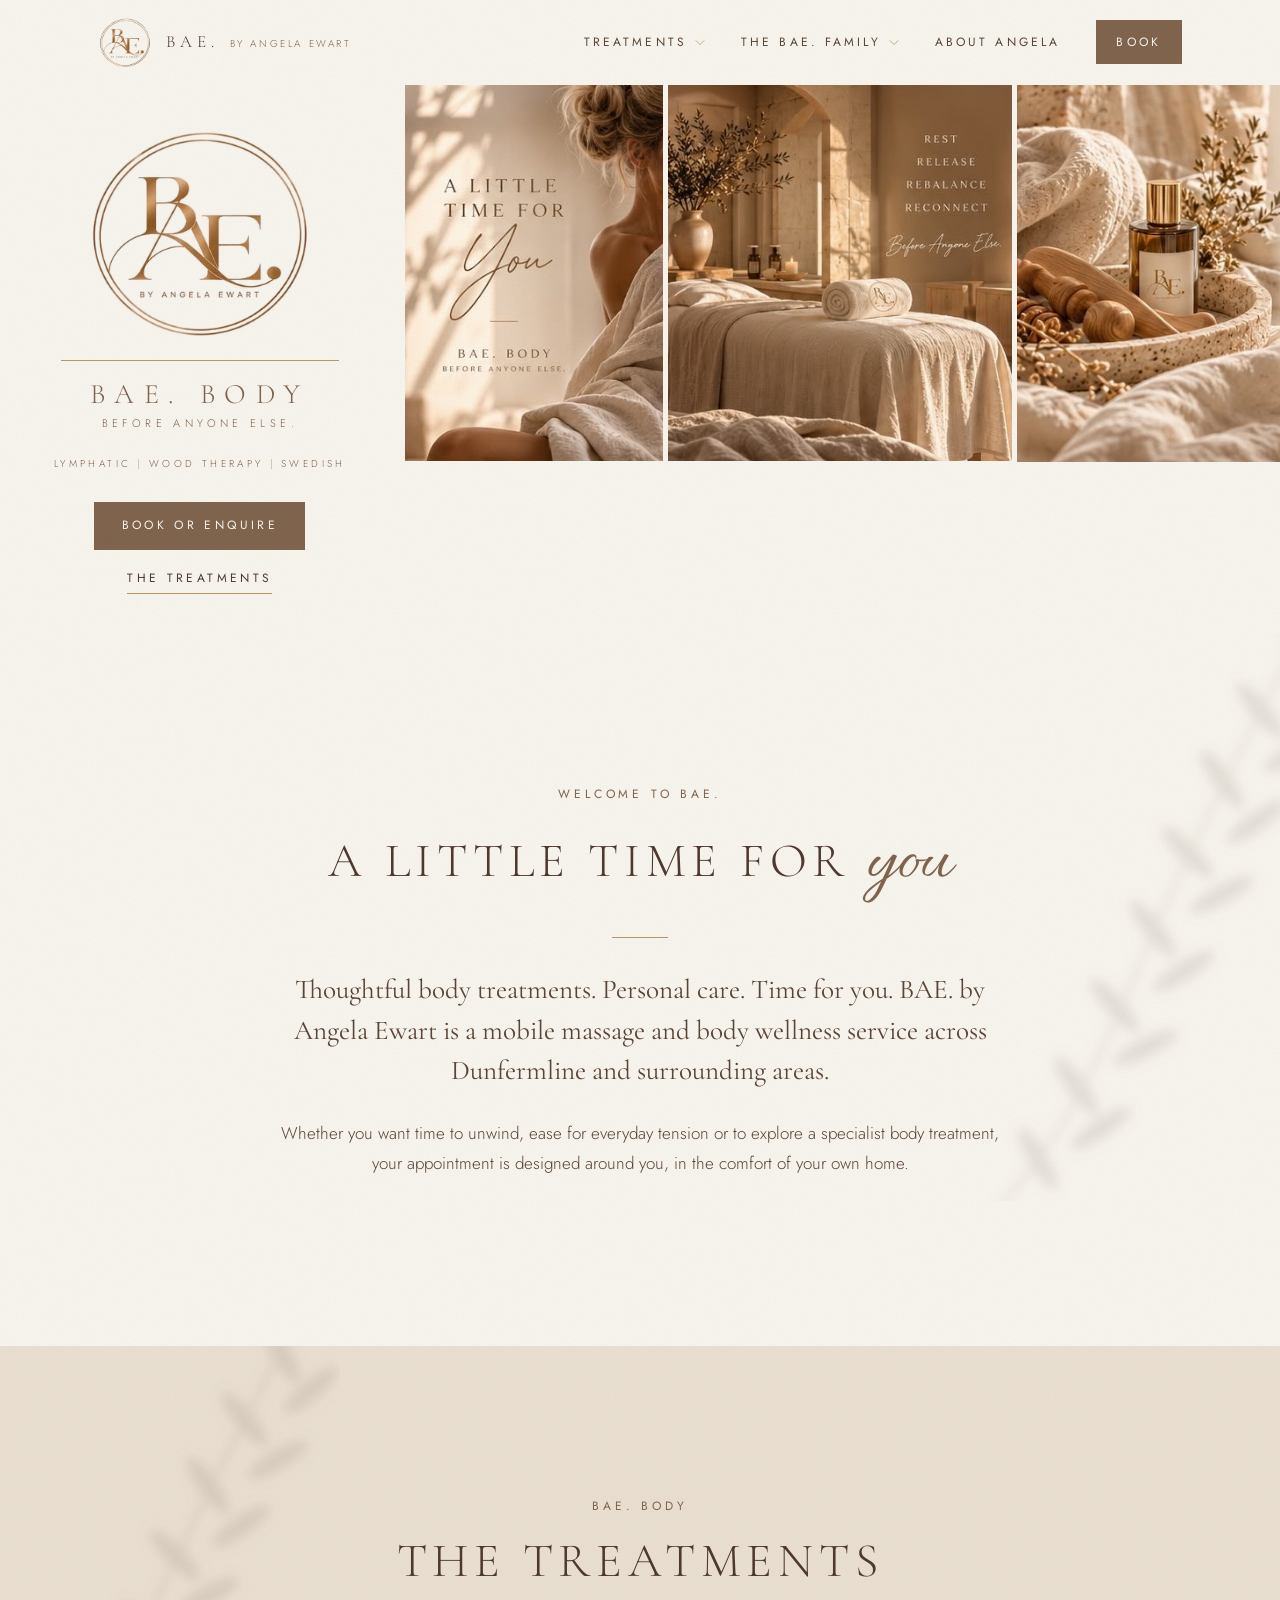
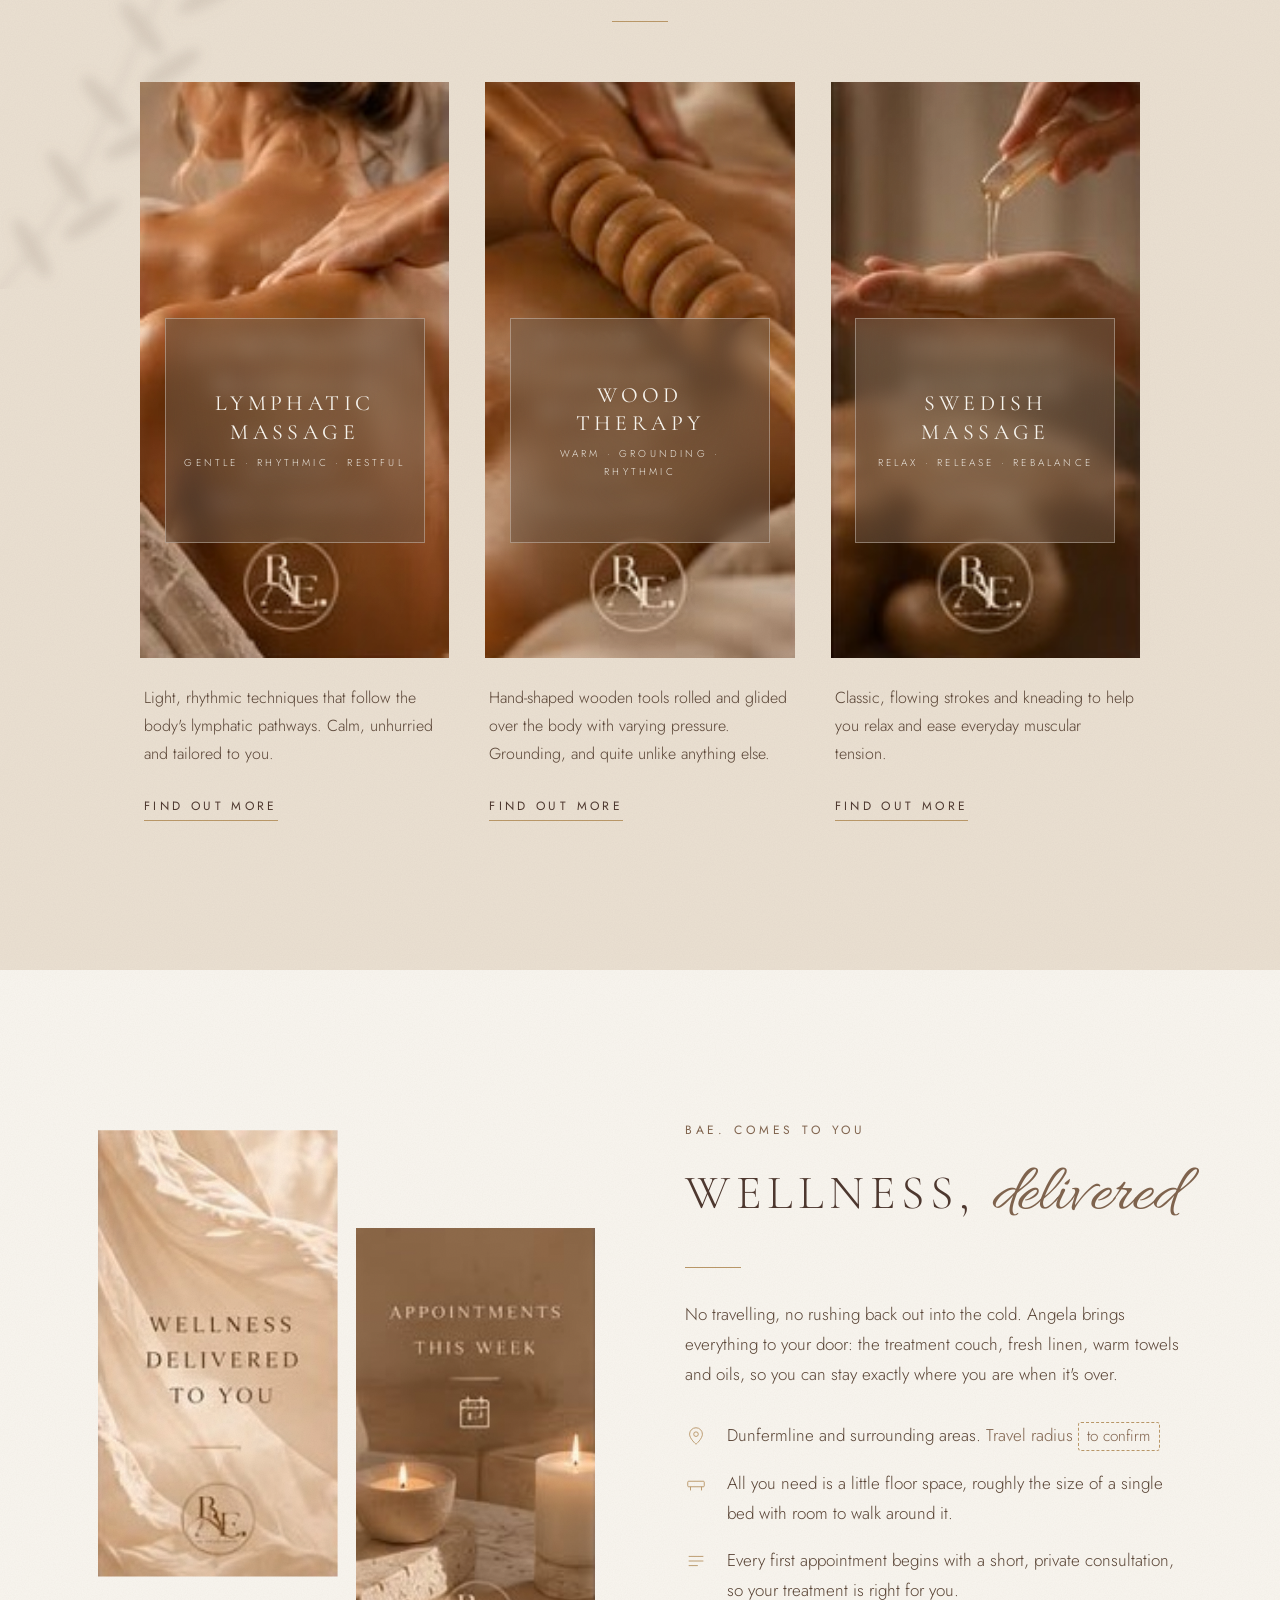
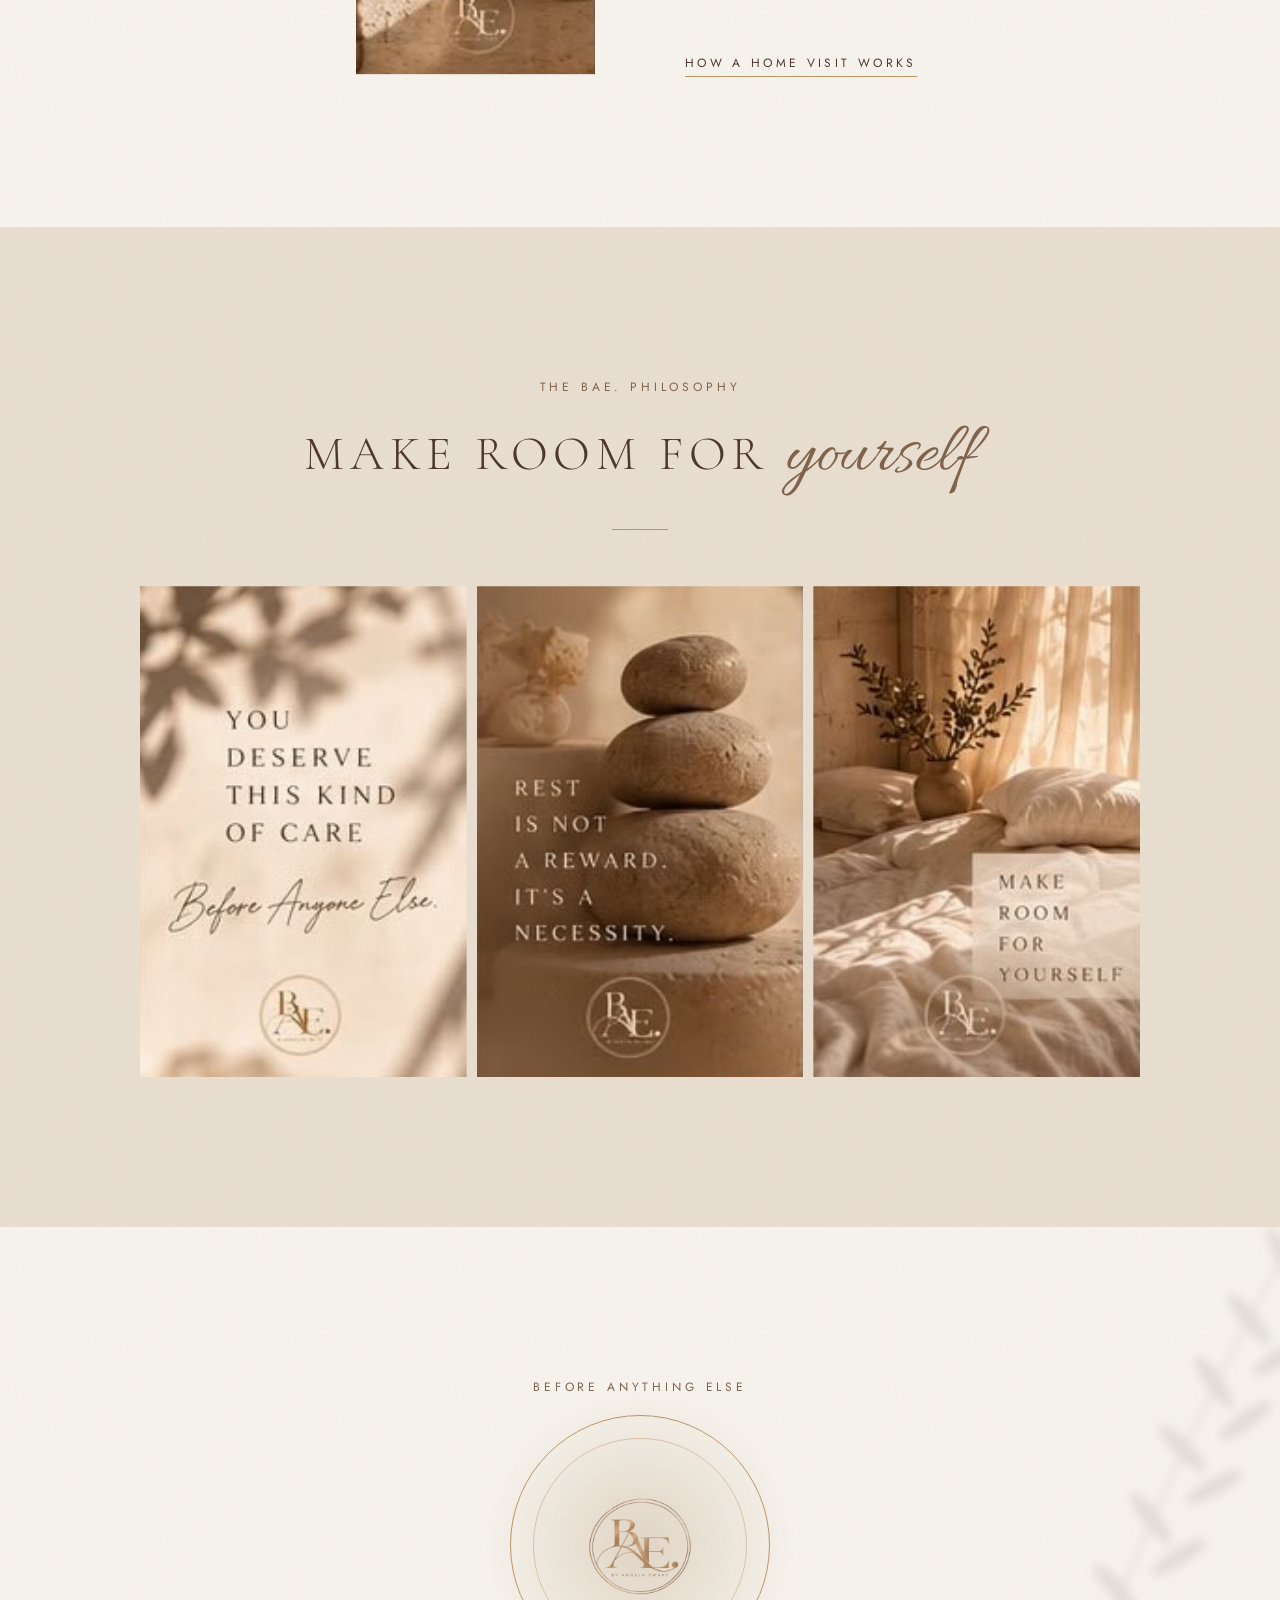
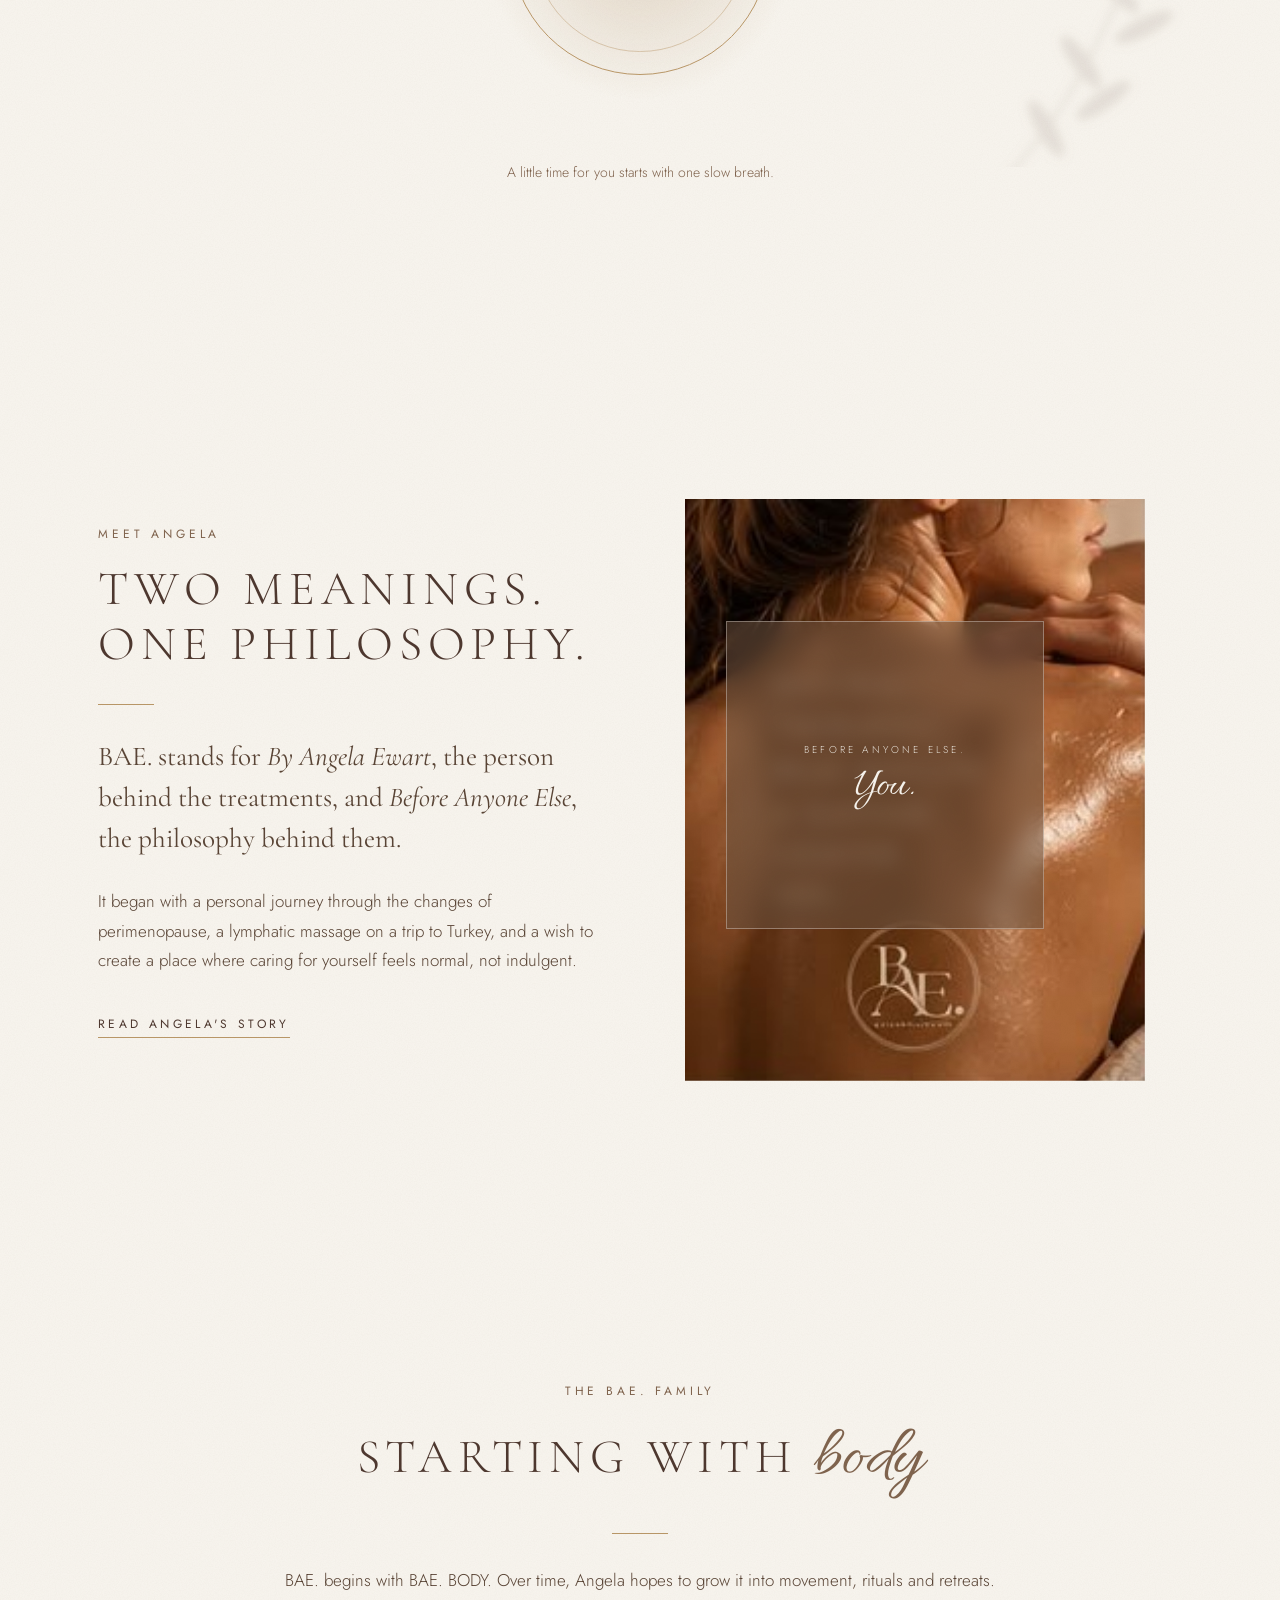
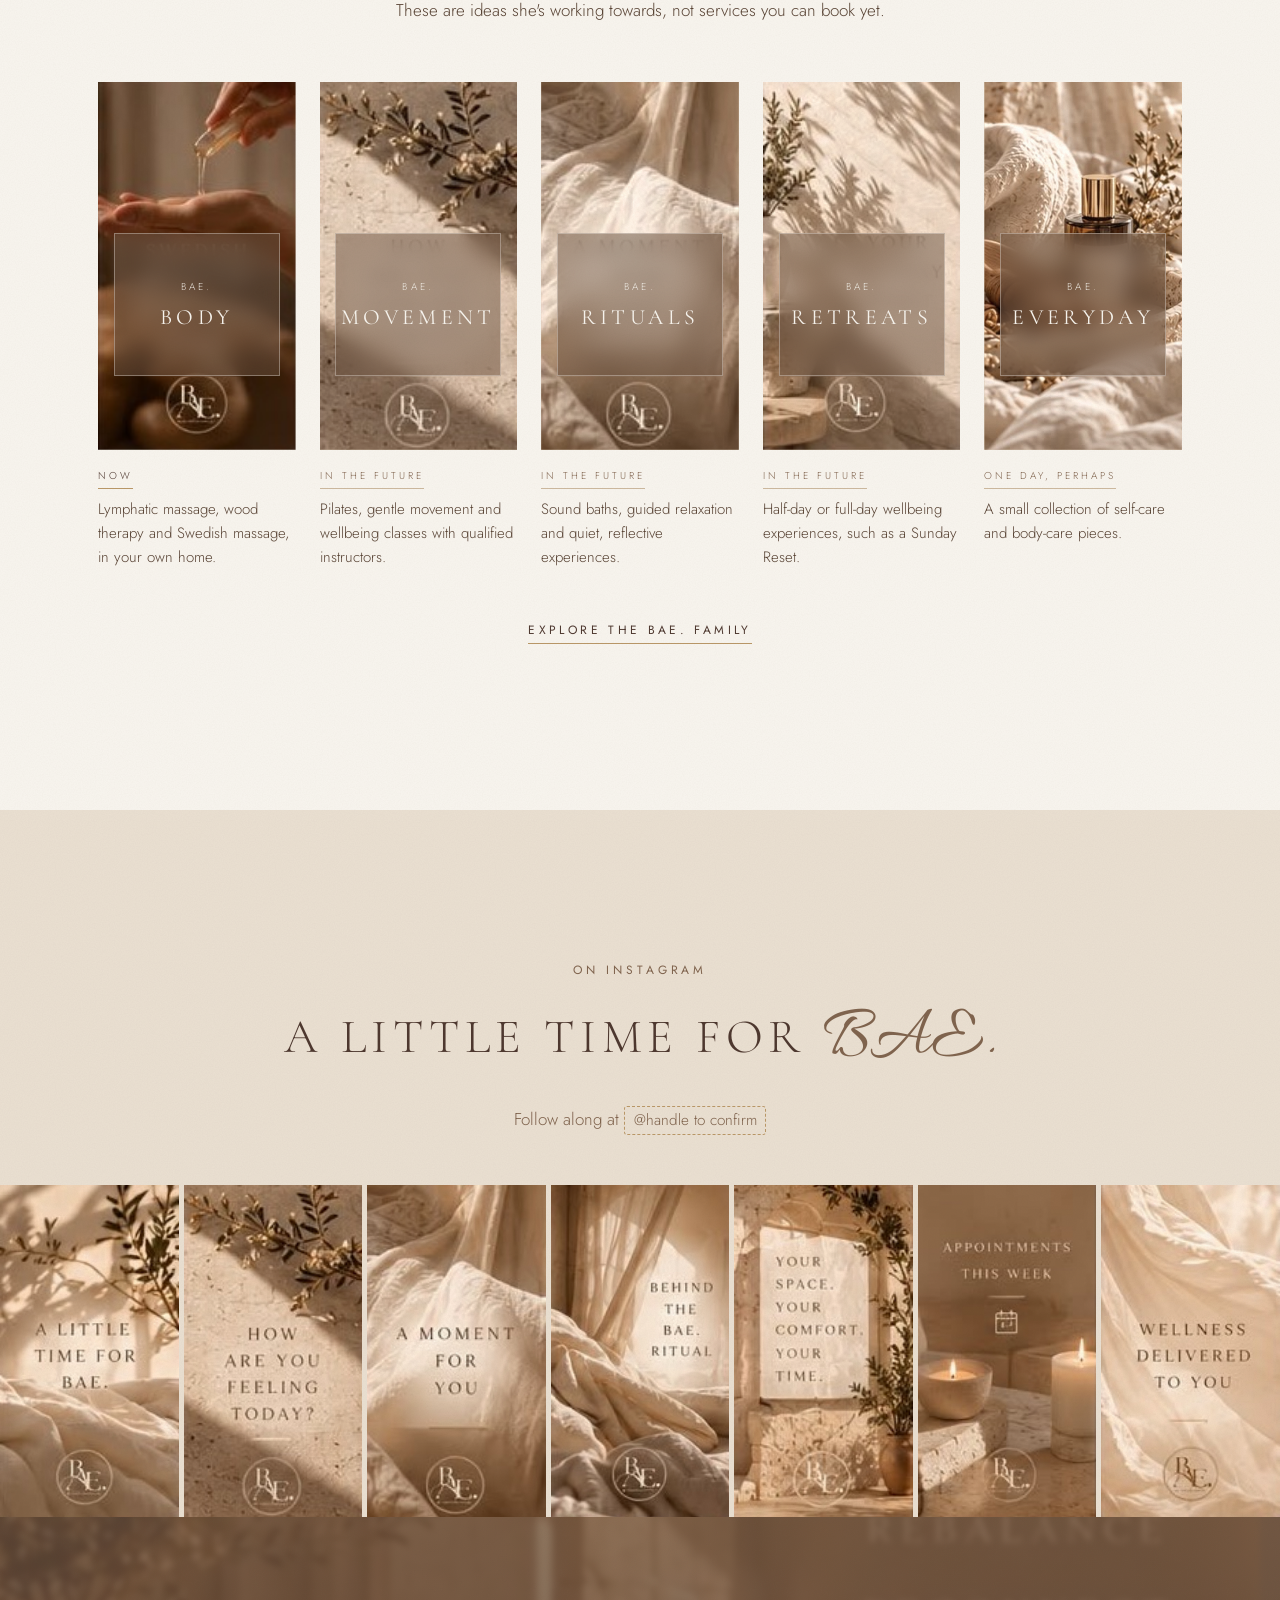
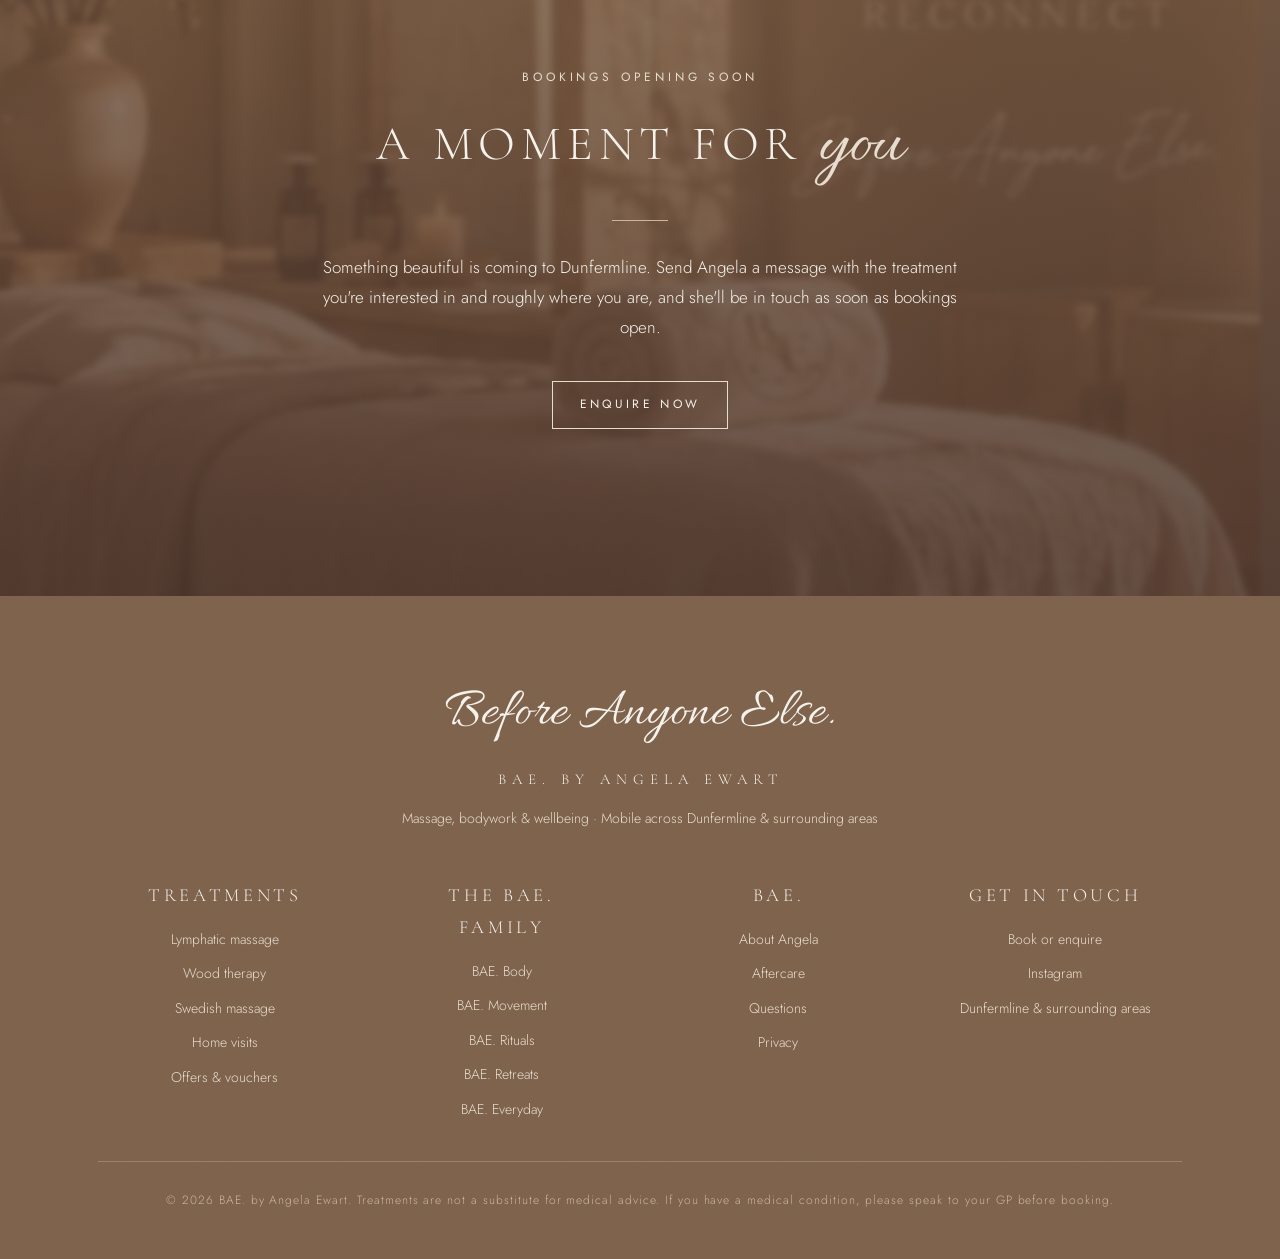
==== commit df3e22f9: "Phone menu opens again; every BAE. branch in the menu; calm logo transitions - Phone menu: it hung f" ====
--- a/index.html
+++ b/index.html
@@ -2,6 +2,8 @@
 <html lang="en-GB">
 <head>
   <meta charset="utf-8">
+  <!-- Ivory screen until the logo fade takes over, so nothing flashes on arrival -->
+  <script>document.documentElement.classList.add('js');if(!matchMedia('(prefers-reduced-motion: reduce)').matches)document.documentElement.classList.add('veiled');</script>
   <meta name="viewport" content="width=device-width, initial-scale=1, viewport-fit=cover">
   <!-- Draft: keep out of search results until launch. Remove this line to go live. -->
   <meta name="robots" content="noindex">
@@ -15,15 +17,15 @@
   <link rel="preconnect" href="https://fonts.googleapis.com">
   <link rel="preconnect" href="https://fonts.gstatic.com" crossorigin>
   <link href="https://fonts.googleapis.com/css2?family=Allura&family=Cormorant+Garamond:wght@300;400;500&family=Jost:wght@300;400&display=swap" rel="stylesheet">
-  <link rel="stylesheet" href="css/style.css?v=10">
+  <link rel="stylesheet" href="css/style.css?v=13">
 </head>
-<body>
+<body data-brand="by Angela Ewart">
 
 <header class="site-header">
   <div class="wrap">
     <a class="brand" href="index.html" aria-label="BAE. by Angela Ewart, home">
       <img src="assets/img/logo.png?v=2" alt="">
-      <span>BAE. Body</span>
+      <span class="brand-word" aria-hidden="true"><span class="bae">BAE.</span><span class="sub master">by Angela Ewart</span></span>
     </a>
     <button class="nav-toggle" aria-label="Menu" aria-expanded="false" aria-controls="nav"><span></span><span></span></button>
     <nav class="nav" id="nav" aria-label="Main">
@@ -45,8 +47,25 @@
           </div>
         </div>
       </div>
+      <div class="nav-item has-panel">
+        <a class="nav-link" href="family.html">The BAE. family <svg class="chev" viewBox="0 0 12 8" aria-hidden="true"><path d="M1 1.5l5 5 5-5" fill="none" stroke="currentColor"/></svg></a>
+        <div class="panel">
+          <div class="panel-inner">
+            <div class="panel-treatments">
+              <a class="ptreat" href="family.html#body"><img src="assets/img/thumb-swedish.jpg" alt=""><span><strong>BAE. Body</strong><em>Available now</em></span></a>
+              <a class="ptreat" href="family.html#movement"><img src="assets/img/thumb-movement.jpg" alt=""><span><strong>BAE. Movement</strong><em>In the future</em></span></a>
+              <a class="ptreat" href="family.html#rituals"><img src="assets/img/thumb-rituals.jpg" alt=""><span><strong>BAE. Rituals</strong><em>In the future</em></span></a>
+              <a class="ptreat" href="family.html#retreats"><img src="assets/img/thumb-retreats.jpg" alt=""><span><strong>BAE. Retreats</strong><em>In the future</em></span></a>
+              <a class="ptreat" href="family.html#everyday"><img src="assets/img/thumb-everyday.jpg" alt=""><span><strong>BAE. Everyday</strong><em>One day, perhaps</em></span></a>
+            </div>
+            <div class="panel-more">
+              <a href="family.html">Explore the BAE. family</a>
+              <p class="panel-note">Only BAE. Body can be booked at the moment. The rest are on their way.</p>
+            </div>
+          </div>
+        </div>
+      </div>
       <a class="nav-link" href="about.html">About Angela</a>
-      <a class="nav-link" href="family.html">The BAE. family</a>
       <a class="btn" href="contact.html">Book</a>
     </nav>
   </div>
@@ -86,7 +105,7 @@
   </section>
 
   <!-- Treatments -->
-  <section class="pad tone-linen" id="treatments">
+  <section class="pad tone-linen" id="treatments" data-brand="Body">
     <div class="leaves" aria-hidden="true" style="top:-60px;left:-100px;width:440px;height:620px;transform-origin:top left"></div>
     <div class="wrap">
       <div class="center reveal">
@@ -130,7 +149,7 @@
   </section>
 
   <!-- Mobile service -->
-  <section class="pad">
+  <section class="pad" data-brand="Body">
     <div class="wrap split">
       <div class="pair reveal">
         <figure class="tile"><img src="assets/img/reel-delivered.jpg" alt="Soft muslin in sunlight. Wellness delivered to you."></figure>
@@ -327,10 +346,17 @@
         <a href="treatments.html#mobile">Home visits</a>
         <a href="treatments.html#offers">Offers &amp; vouchers</a>
       </nav>
+      <nav aria-label="The BAE. family">
+        <span class="fh">The BAE. family</span>
+        <a href="family.html#body">BAE. Body</a>
+        <a href="family.html#movement">BAE. Movement</a>
+        <a href="family.html#rituals">BAE. Rituals</a>
+        <a href="family.html#retreats">BAE. Retreats</a>
+        <a href="family.html#everyday">BAE. Everyday</a>
+      </nav>
       <nav aria-label="BAE.">
         <span class="fh">BAE.</span>
         <a href="about.html">About Angela</a>
-        <a href="family.html">The BAE. family</a>
         <a href="treatments.html#aftercare">Aftercare</a>
         <a href="treatments.html#faq">Questions</a>
         <a href="privacy.html">Privacy</a>
@@ -346,6 +372,6 @@
   </div>
 </footer>
 
-<script src="js/site.js?v=10"></script>
+<script src="js/site.js?v=13"></script>
 </body>
 </html>
--- a/css/style.css
+++ b/css/style.css
@@ -36,7 +36,6 @@
 
 *, *::before, *::after { box-sizing: border-box; }
 
-html { scroll-behavior: smooth; }
 
 body {
   margin: 0;
@@ -47,6 +46,8 @@
   font-size: 17px;
   line-height: 1.75;
   -webkit-font-smoothing: antialiased;
+  /* No grey flash on tap (iOS); focus rings still show for keyboards */
+  -webkit-tap-highlight-color: transparent;
   overflow-x: hidden;
 }
 
@@ -209,7 +210,6 @@
   backdrop-filter: blur(12px);
   border-bottom: 1px solid transparent;
   transition: border-color var(--settle) var(--ease);
-  view-transition-name: site-header;
   /* Reach up under the phone's status bar, so the page never shows above the header. */
   padding-top: var(--safe-top);
 }
@@ -229,13 +229,24 @@
   text-decoration: none;
 }
 .brand img { width: 54px; height: auto; }
-.brand span {
+/* "BAE." stays; the word after it follows the part of BAE. you're looking at */
+.brand-word {
+  display: flex;
+  align-items: baseline;
+  gap: .6em;
   font-family: var(--display);
   font-size: 17px;
   letter-spacing: .3em;
   text-transform: uppercase;
   color: var(--espresso);
-}
+  white-space: nowrap;
+}
+.brand .sub {
+  display: inline-block;
+  transition: opacity .5s var(--ease), filter .5s var(--ease), transform .6s var(--ease);
+}
+.brand .sub.master { font-family: var(--text); font-size: 10px; letter-spacing: .26em; color: var(--coffee); }
+.brand .sub.out { opacity: 0; filter: blur(4px); transform: translateY(-5px); }
 
 .nav { display: flex; align-items: center; gap: 36px; }
 .nav-link {
@@ -328,6 +339,7 @@
   transition: color .6s var(--ease), padding-left .8s var(--ease);
 }
 .panel-more a:hover { color: var(--gold); padding-left: 6px; }
+.panel-note { margin: 10px 0 0; font-size: 13px; line-height: 1.6; color: var(--coffee); }
 
 .nav-toggle {
   display: none;
@@ -356,14 +368,15 @@
      header pinned to the top; a translucent one leaves the page showing up there. */
   .site-header { background: var(--ivory); -webkit-backdrop-filter: none; backdrop-filter: none; }
   .brand img { width: 46px; }
-  .brand span { font-size: 15px; }
+  .brand-word { font-size: 15px; gap: .5em; }
+  .brand .sub.master { font-size: 9px; letter-spacing: .2em; }
   .nav-toggle { display: block; }
   /* Phone menu: a quiet full-height page, every treatment visible at once. */
-  /* The header's backdrop blur makes it the containing block for this fixed layer,
-     so it hangs from the header's bottom edge with an explicit height. */
+  /* Hangs just under the header. (The header has no blur on phones, so this is
+     measured from the screen; with a blur it would be measured from the header.) */
   .nav {
     position: fixed;
-    top: 100%;
+    top: var(--header-total);
     left: 0;
     right: 0;
     height: calc(100dvh - var(--header-total));
@@ -748,7 +761,7 @@
 }
 .footer-cols {
   display: grid;
-  grid-template-columns: repeat(3, minmax(0, 220px));
+  grid-template-columns: repeat(4, minmax(0, 200px));
   justify-content: center;
   gap: 40px clamp(30px, 6vw, 90px);
   margin: 3rem 0 1rem;
@@ -757,7 +770,8 @@
 .footer-cols .fh { font-family: var(--display); font-size: 1.15rem; letter-spacing: .2em; text-transform: uppercase; color: var(--ivory); margin-bottom: 6px; }
 .footer-cols a, .footer-cols span:not(.fh) { font-size: 14px; text-decoration: none; color: var(--linen); transition: color .6s var(--ease); }
 .footer-cols a:hover { color: var(--ivory); }
-@media (max-width: 700px) { .footer-cols { grid-template-columns: 1fr; } }
+@media (max-width: 860px) { .footer-cols { grid-template-columns: 1fr 1fr; } }
+@media (max-width: 520px) { .footer-cols { grid-template-columns: 1fr; } }
 .site-footer .fine {
   border-top: 1px solid rgba(234, 224, 210, .25);
   padding-top: 28px;
@@ -1254,12 +1268,60 @@
   0%, 48% { opacity: 0; } 58%, 88% { opacity: 1; } 100% { opacity: 0; }
 }
 
-/* ---------- Between pages: a slow cross-fade (where supported) ---------- */
-
-@view-transition { navigation: auto; }
-::view-transition-old(root), ::view-transition-new(root) {
-  animation-duration: .9s;
-  animation-timing-function: var(--ease);
+/* ---------- Between places: the logo veil ----------
+   Every link, to another page or a section of this one, fades to ivory, lets the
+   logo breathe while its ring draws, moves there out of sight, then fades back.
+   No fast scrolling anywhere. */
+
+html.veiled::after {
+  content: "";
+  position: fixed;
+  inset: 0;
+  z-index: 300;
+  background: var(--ivory);
+  /* Failsafe: if the script never runs, the page still appears */
+  animation: veil-failsafe 0s linear 3.5s forwards;
+}
+@keyframes veil-failsafe { to { visibility: hidden; } }
+.veil {
+  position: fixed;
+  inset: 0;
+  z-index: 300;
+  display: grid;
+  place-content: center;
+  justify-items: center;
+  gap: 22px;
+  background: var(--ivory);
+  opacity: 0;
+  visibility: hidden;
+  transition: opacity .9s var(--ease), visibility 0s linear .9s;
+}
+.veil.on { opacity: 1; visibility: visible; transition: opacity .65s var(--ease), visibility 0s; }
+.veil-mark { position: relative; width: 132px; aspect-ratio: 1; display: grid; place-items: center; }
+.veil-mark img { width: 74%; animation: veil-breathe 3.2s var(--ease-breath) infinite; }
+.veil-ring { position: absolute; inset: 0; width: 100%; height: 100%; transform: rotate(-90deg); }
+.veil-ring circle {
+  fill: none;
+  stroke: var(--gold);
+  stroke-width: .6;
+  stroke-dasharray: 296;
+  stroke-dashoffset: 296;
+}
+.veil.on.drawing .veil-ring circle { animation: veil-draw 1.5s var(--ease) forwards; }
+.veil-word {
+  min-height: 1.4em;
+  font-size: 11px;
+  letter-spacing: .34em;
+  text-transform: uppercase;
+  color: var(--coffee);
+  opacity: 0;
+  transition: opacity .8s var(--ease) .2s;
+}
+.veil.on .veil-word { opacity: 1; }
+@keyframes veil-draw { to { stroke-dashoffset: 0; } }
+@keyframes veil-breathe {
+  0%, 100% { transform: scale(.96); opacity: .82; }
+  50% { transform: scale(1.02); opacity: 1; }
 }
 
 /* ---------- Reduced motion: everything still, nothing hidden ---------- */
@@ -1272,7 +1334,7 @@
   .breathe-words span:first-child { opacity: 1; }
   .breathe-words span:first-child::after { content: ", slowly"; }
   .subnav-ink, .panel, .nav, .nav > * { transition: none !important; }
-  ::view-transition-old(root), ::view-transition-new(root) { animation: none; }
+  html.veiled::after, .veil { display: none; }
 }
 
 /* ---------- The BAE. family page ---------- */
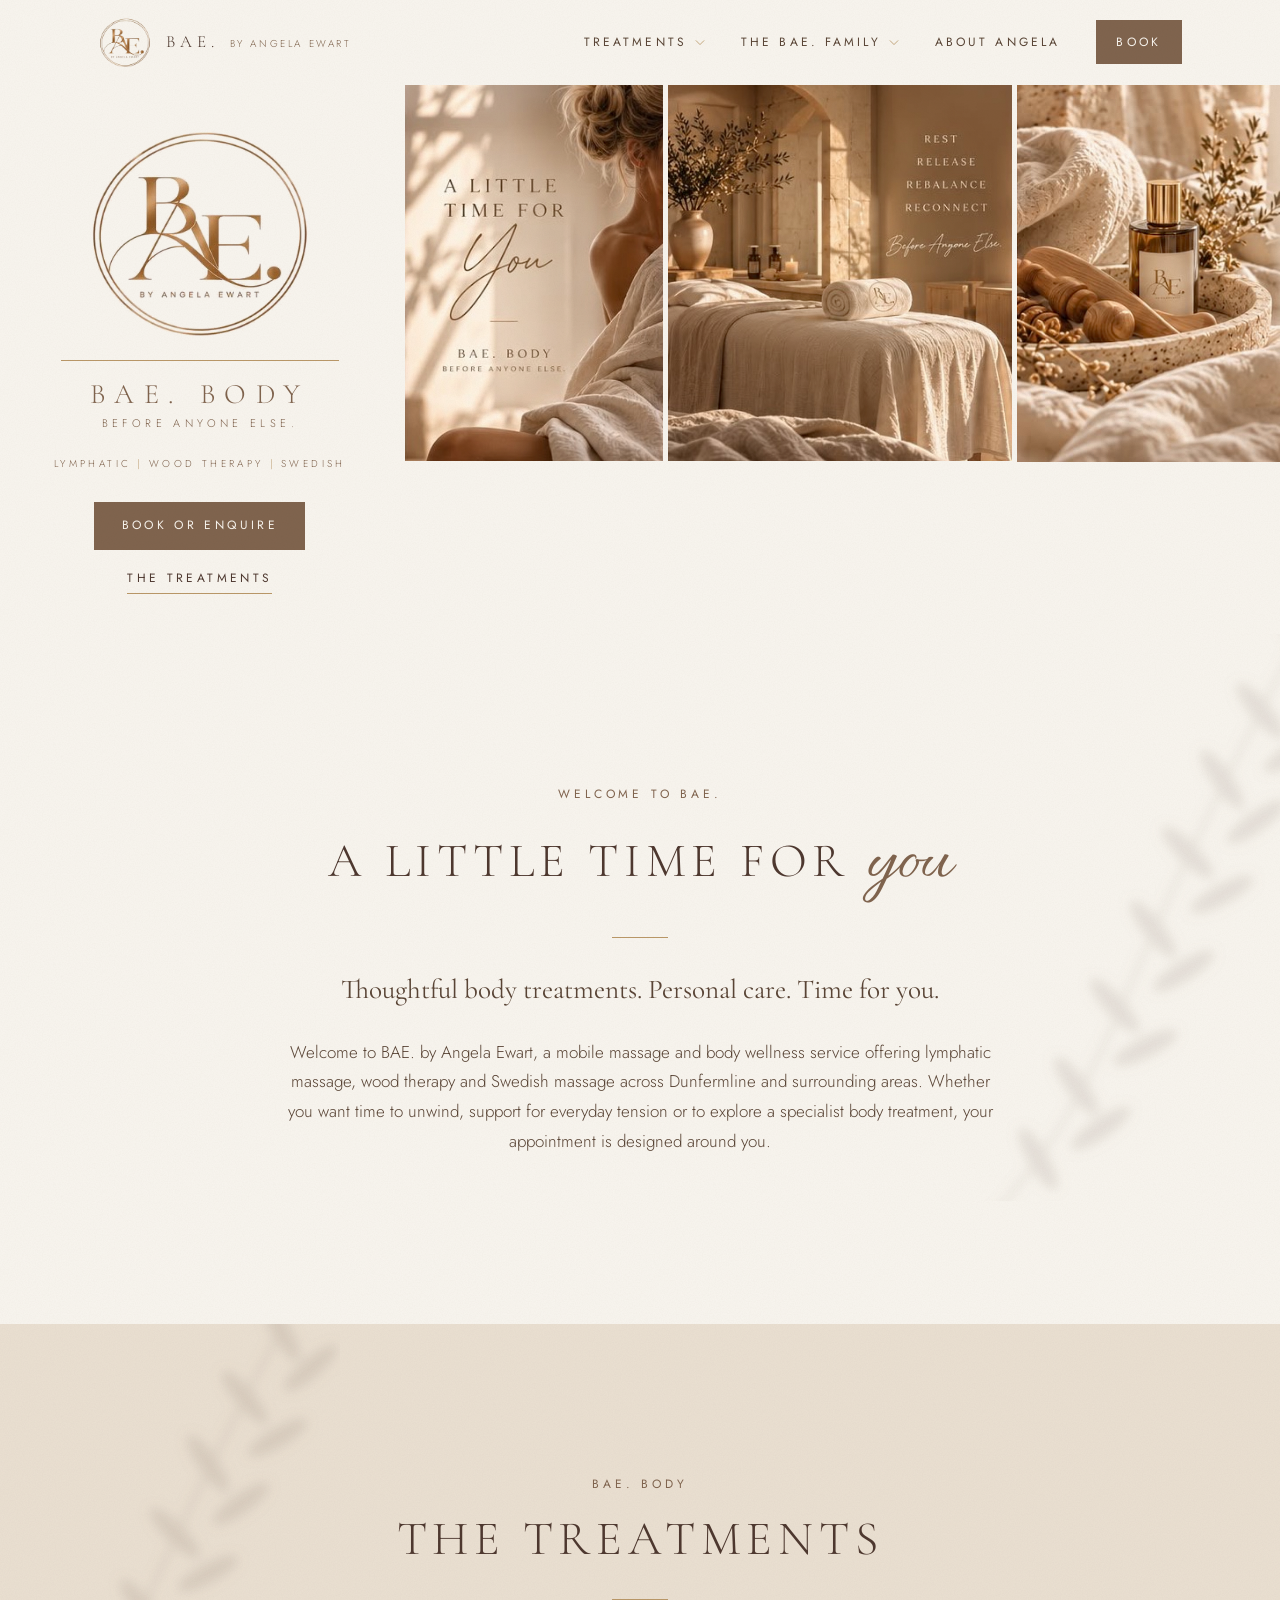
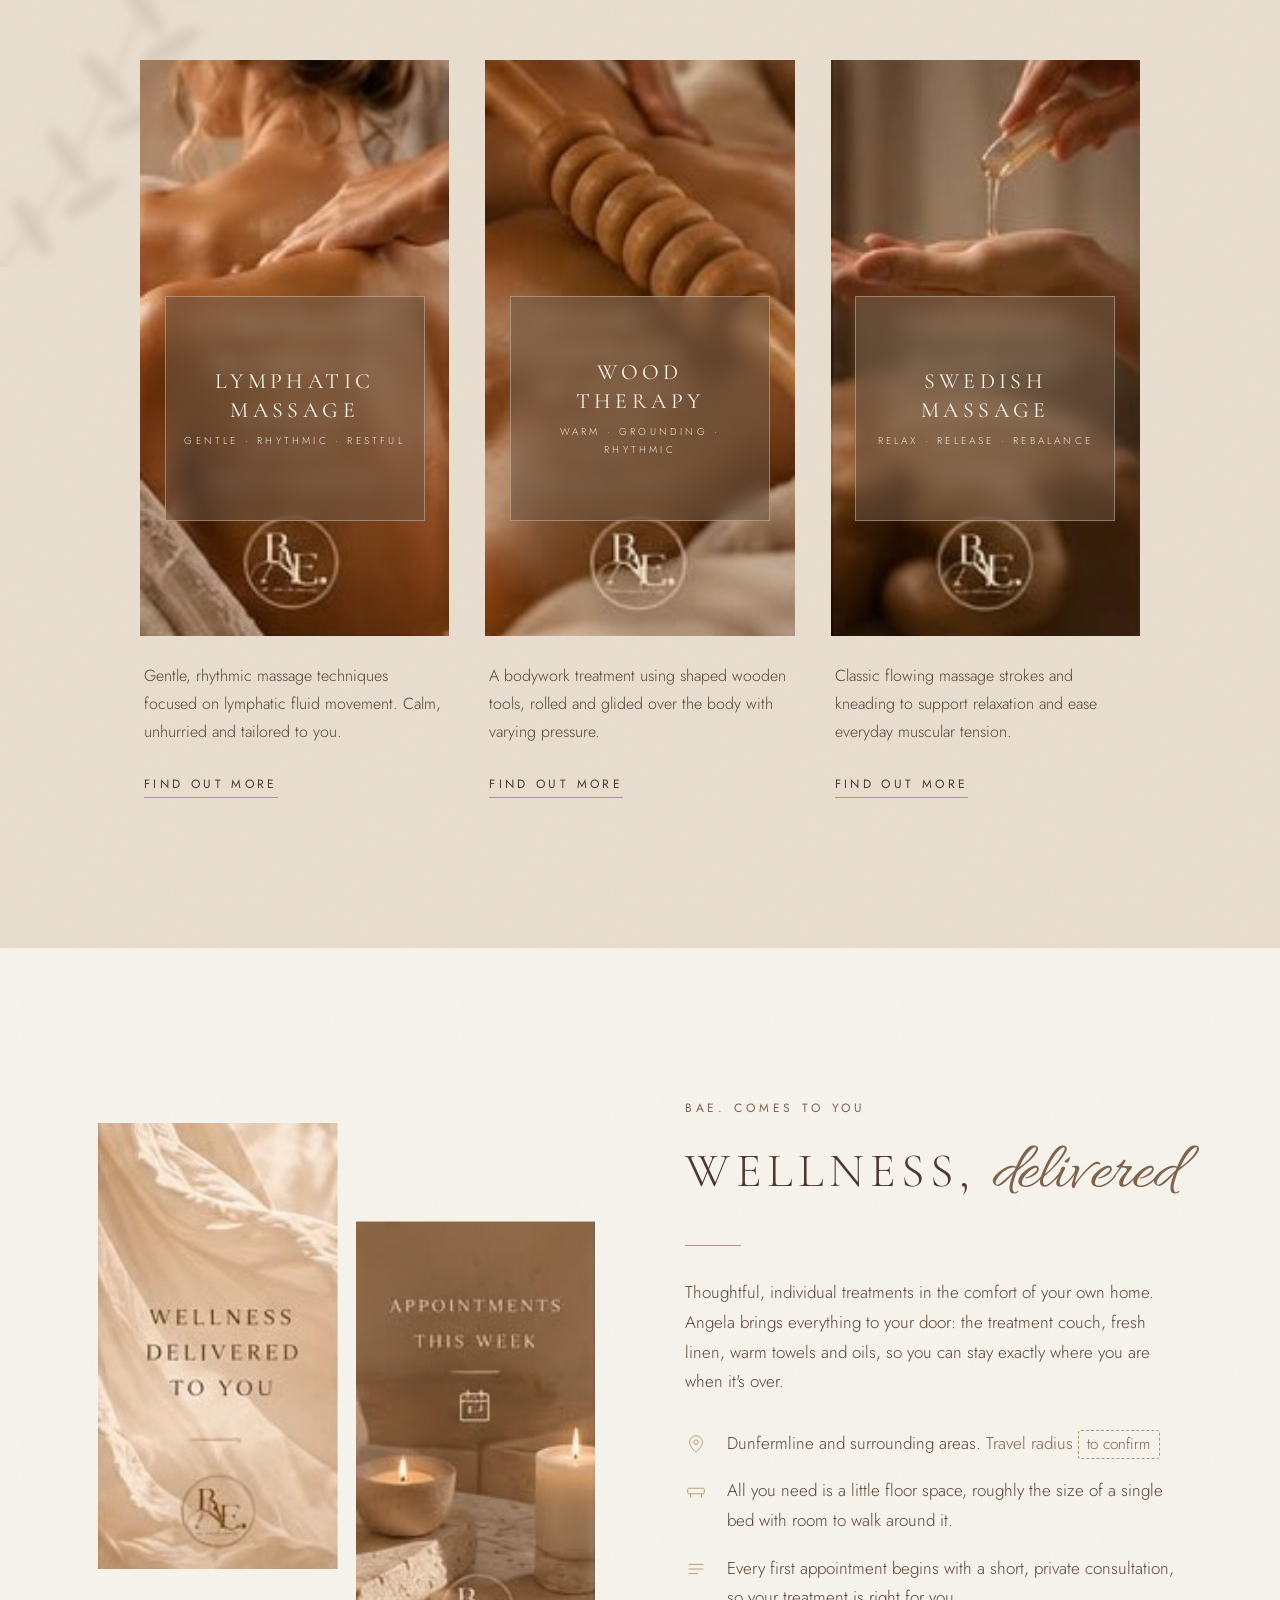
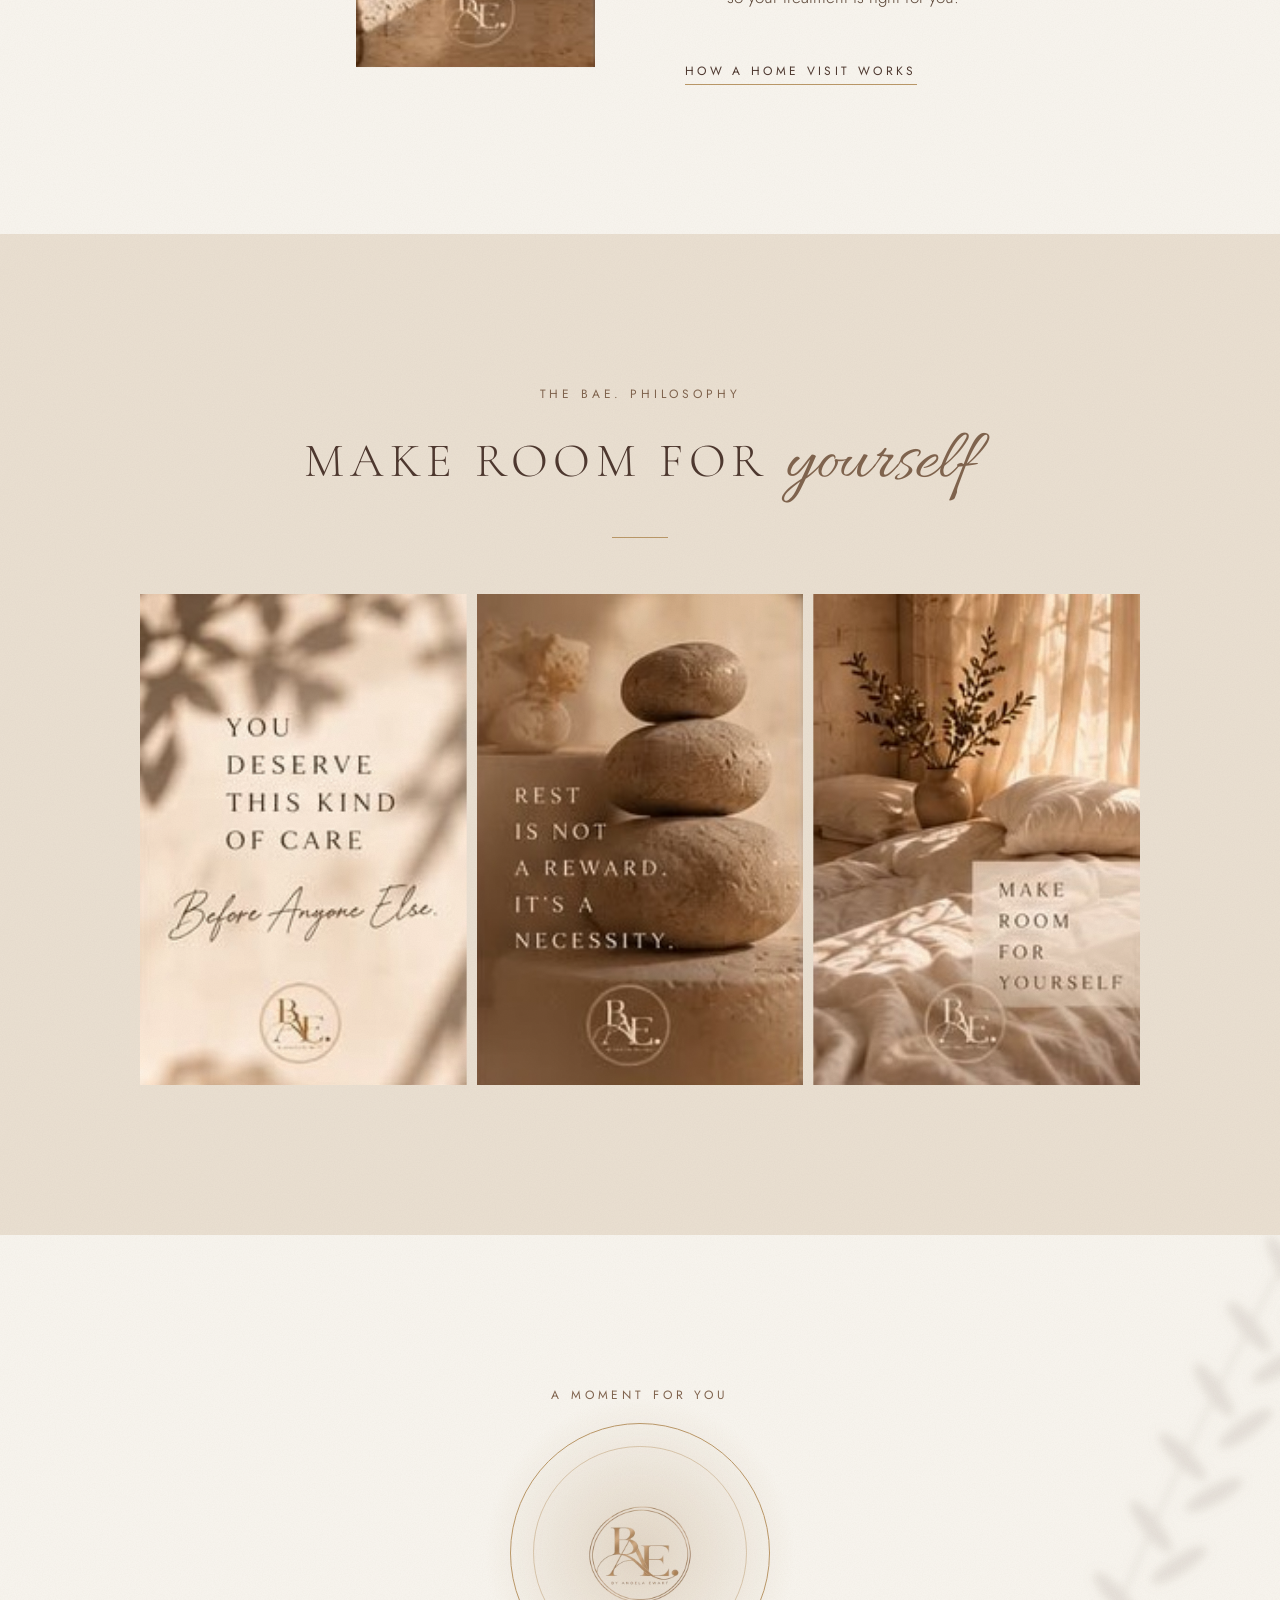
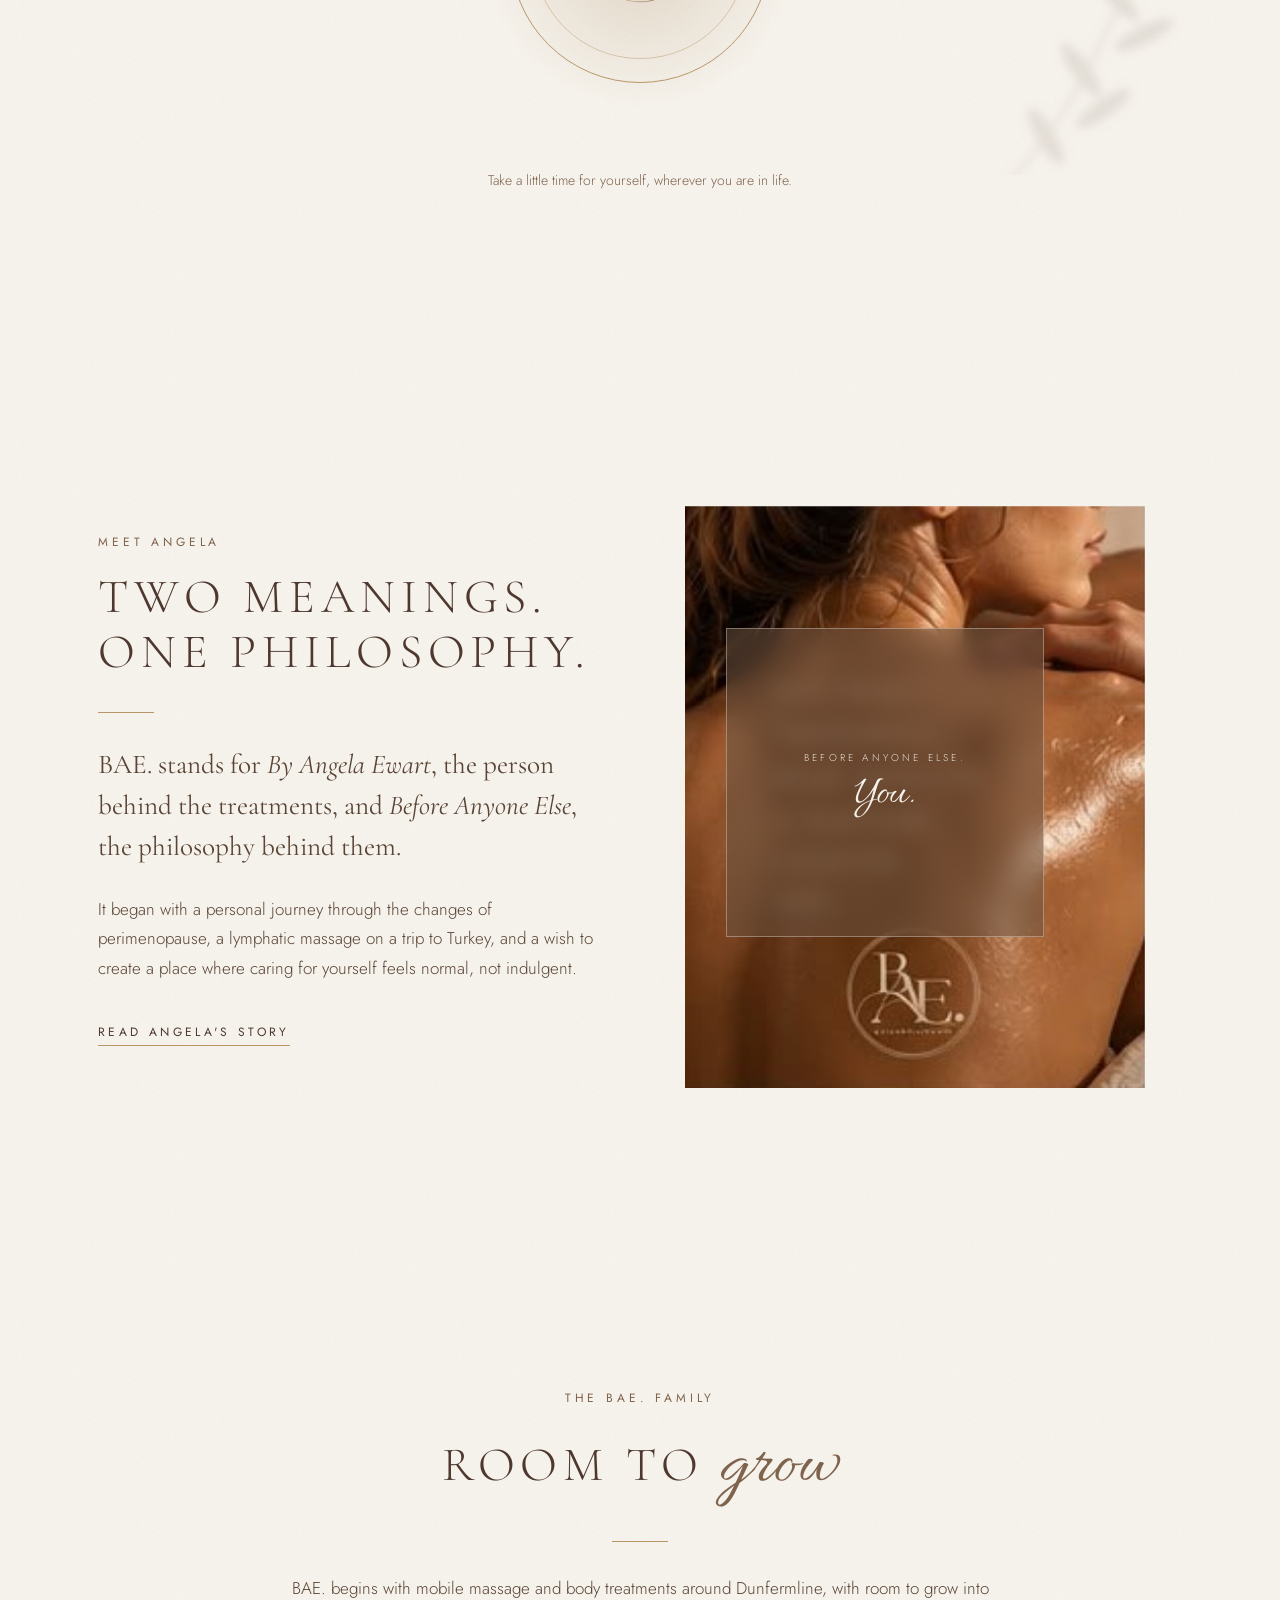
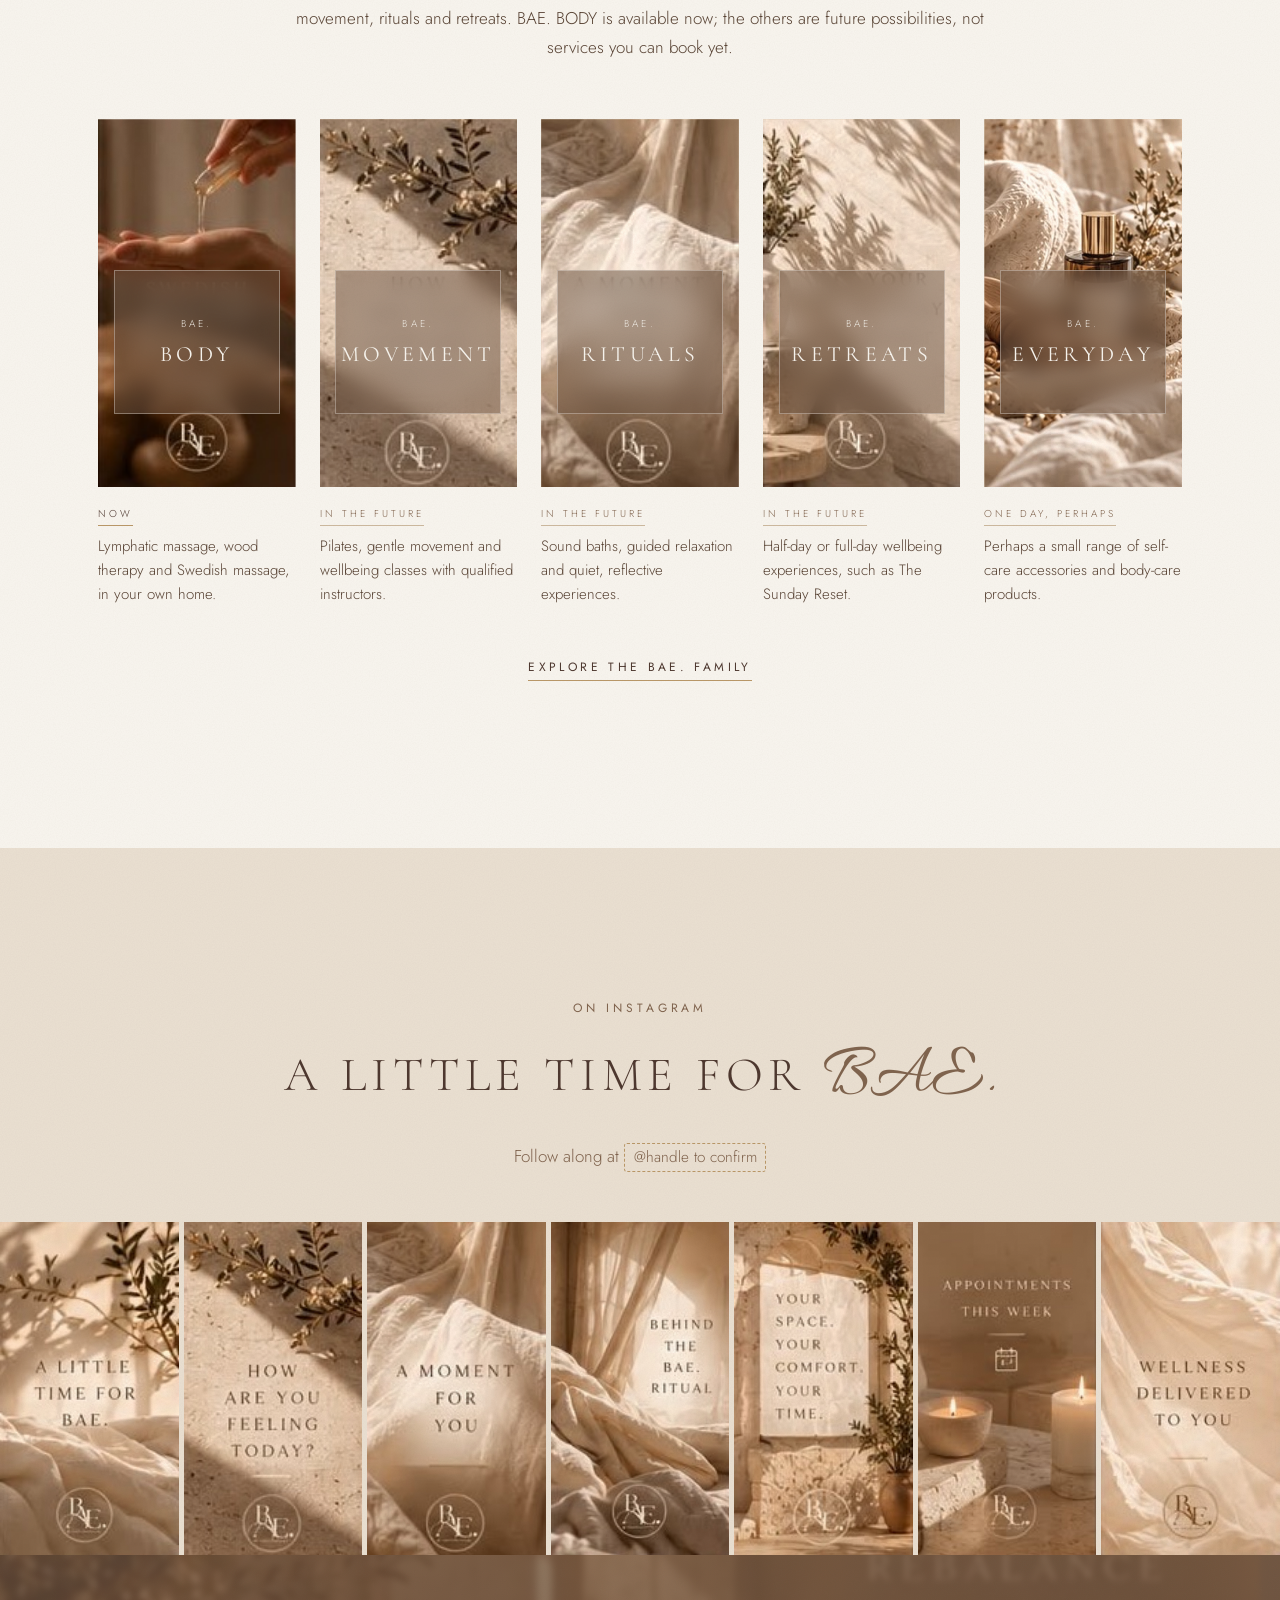
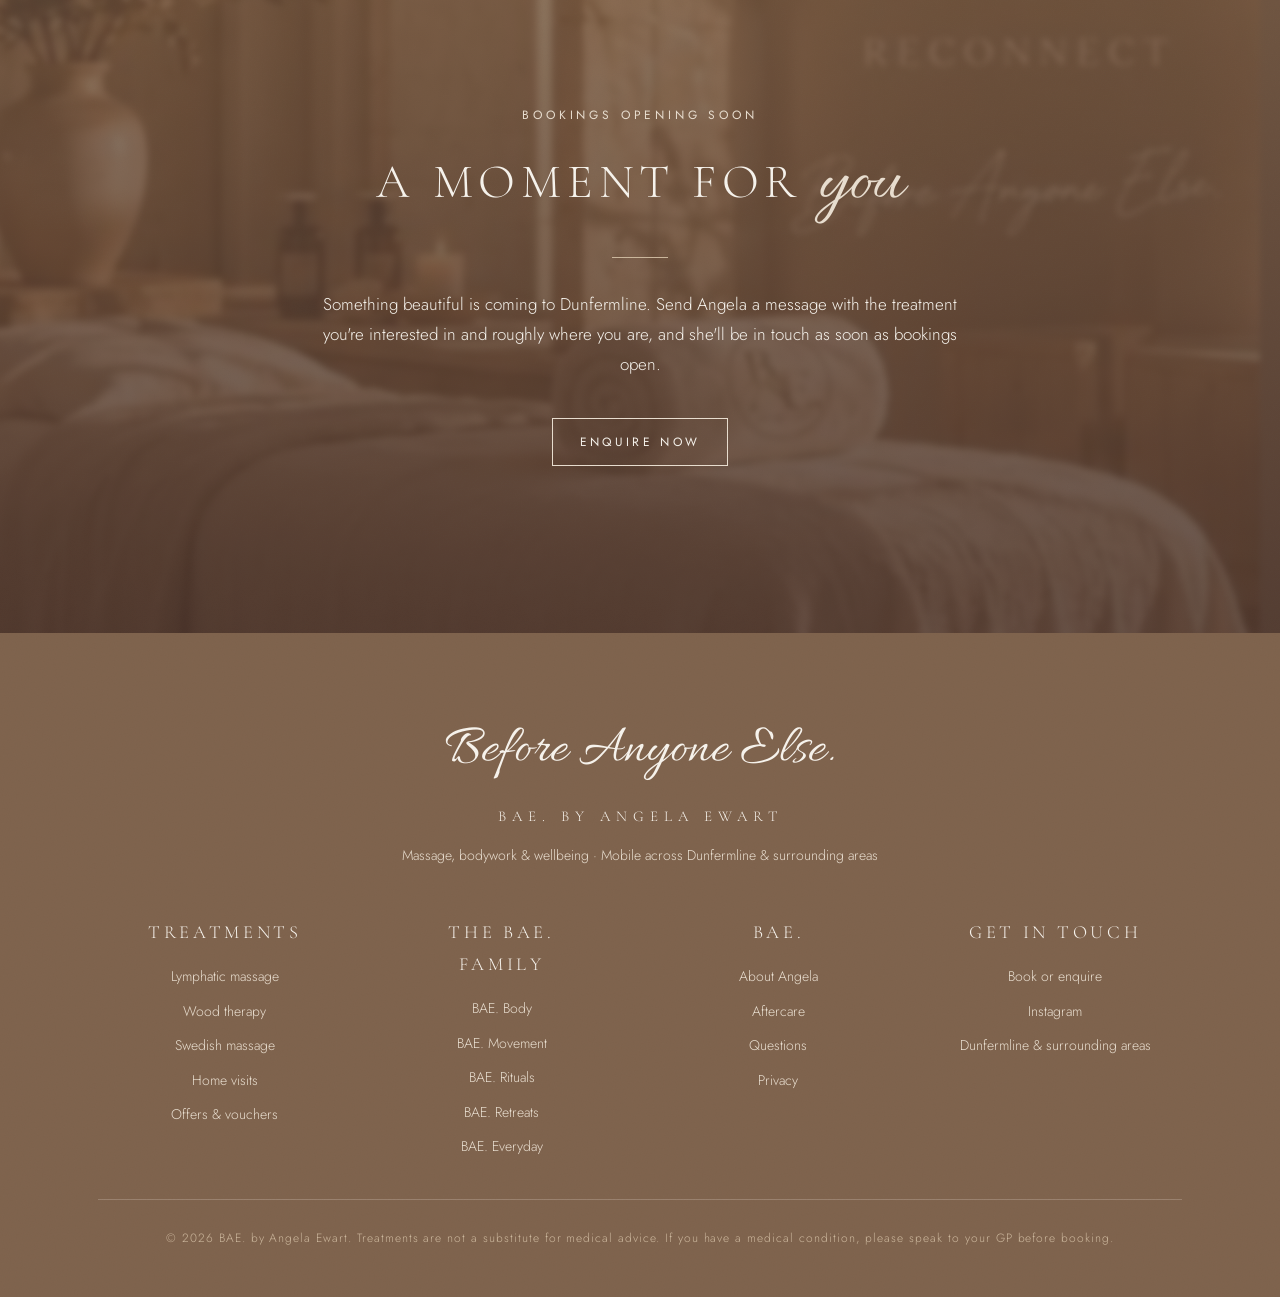
==== commit 50e4b052: "Copy pass: clear lines, in the Brand Bible's own words - Family heading 'One philosophy, five ways i" ====
--- a/index.html
+++ b/index.html
@@ -99,8 +99,8 @@
       <span class="eyebrow">Welcome to BAE.</span>
       <h2 class="title">A little time for <span class="script" style="font-size:1.5em">you</span></h2>
       <hr class="rule">
-      <p class="lede">Thoughtful body treatments. Personal care. Time for you. BAE. by Angela Ewart is a mobile massage and body wellness service across Dunfermline and surrounding areas.</p>
-      <p>Whether you want time to unwind, ease for everyday tension or to explore a specialist body treatment, your appointment is designed around you, in the comfort of your own home.</p>
+      <p class="lede">Thoughtful body treatments. Personal care. Time for you.</p>
+      <p>Welcome to BAE. by Angela Ewart, a mobile massage and body wellness service offering lymphatic massage, wood therapy and Swedish massage across Dunfermline and surrounding areas. Whether you want time to unwind, support for everyday tension or to explore a specialist body treatment, your appointment is designed around you.</p>
     </div>
   </section>
 
@@ -120,7 +120,7 @@
             <div class="plate"><strong>Lymphatic<br>massage</strong><span>Gentle · Rhythmic · Restful</span></div>
           </figure>
           <div class="body">
-            <p>Light, rhythmic techniques that follow the body's lymphatic pathways. Calm, unhurried and tailored to you.</p>
+            <p>Gentle, rhythmic massage techniques focused on lymphatic fluid movement. Calm, unhurried and tailored to you.</p>
             <span class="link">Find out more</span>
           </div>
         </a>
@@ -130,7 +130,7 @@
             <div class="plate"><strong>Wood<br>therapy</strong><span>Warm · Grounding · Rhythmic</span></div>
           </figure>
           <div class="body">
-            <p>Hand-shaped wooden tools rolled and glided over the body with varying pressure. Grounding, and quite unlike anything else.</p>
+            <p>A bodywork treatment using shaped wooden tools, rolled and glided over the body with varying pressure.</p>
             <span class="link">Find out more</span>
           </div>
         </a>
@@ -140,7 +140,7 @@
             <div class="plate"><strong>Swedish<br>massage</strong><span>Relax · Release · Rebalance</span></div>
           </figure>
           <div class="body">
-            <p>Classic, flowing strokes and kneading to help you relax and ease everyday muscular tension.</p>
+            <p>Classic flowing massage strokes and kneading to support relaxation and ease everyday muscular tension.</p>
             <span class="link">Find out more</span>
           </div>
         </a>
@@ -159,7 +159,7 @@
         <span class="eyebrow">BAE. comes to you</span>
         <h2 class="title">Wellness, <span class="script" style="font-size:1.4em">delivered</span></h2>
         <hr class="rule">
-        <p>No travelling, no rushing back out into the cold. Angela brings everything to your door: the treatment couch, fresh linen, warm towels and oils, so you can stay exactly where you are when it's over.</p>
+        <p>Thoughtful, individual treatments in the comfort of your own home. Angela brings everything to your door: the treatment couch, fresh linen, warm towels and oils, so you can stay exactly where you are when it's over.</p>
         <ul class="points">
           <li>
             <svg viewBox="0 0 24 24" fill="none" stroke="currentColor" stroke-width="1"><path d="M12 21s-7-6.1-7-11a7 7 0 0 1 14 0c0 4.9-7 11-7 11z"/><circle cx="12" cy="10" r="2.5"/></svg>
@@ -199,7 +199,7 @@
   <section class="pad breathe-band" aria-label="Take a breath">
     <div class="leaves" aria-hidden="true" style="top:-40px;right:-60px;width:420px;height:600px"></div>
     <div class="wrap center reveal">
-      <span class="eyebrow">Before anything else</span>
+      <span class="eyebrow">A moment for you</span>
       <div class="breathe" aria-hidden="true">
         <span class="halo"></span>
         <span class="ring"></span>
@@ -207,7 +207,7 @@
         <img src="assets/img/logo.png?v=2" alt="">
       </div>
       <p class="breathe-words" aria-hidden="true"><span>Breathe in</span><span>Breathe out</span></p>
-      <p class="muted small">A little time for you starts with one slow breath.</p>
+      <p class="muted small">Take a little time for yourself, wherever you are in life.</p>
     </div>
   </section>
 
@@ -234,9 +234,9 @@
     <div class="wrap">
       <div class="center reveal" style="max-width:720px;margin:0 auto">
         <span class="eyebrow">The BAE. family</span>
-        <h2 class="title">Starting with <span class="script" style="font-size:1.5em">body</span></h2>
-        <hr class="rule">
-        <p>BAE. begins with BAE. BODY. Over time, Angela hopes to grow it into movement, rituals and retreats. These are ideas she's working towards, not services you can book yet.</p>
+        <h2 class="title">Room to <span class="script" style="font-size:1.5em">grow</span></h2>
+        <hr class="rule">
+        <p>BAE. begins with mobile massage and body treatments around Dunfermline, with room to grow into movement, rituals and retreats. BAE. BODY is available now; the others are future possibilities, not services you can book yet.</p>
       </div>
       <div class="family">
         <a class="branch now reveal" href="family.html#body">
@@ -280,7 +280,7 @@
           <div class="branch-text">
             <span class="bname">BAE. Retreats</span>
             <span class="when">In the future</span>
-            <p>Half-day or full-day wellbeing experiences, such as a Sunday Reset.</p>
+            <p>Half-day or full-day wellbeing experiences, such as The Sunday Reset.</p>
           </div>
         </a>
         <a class="branch reveal" href="family.html#everyday">
@@ -291,7 +291,7 @@
           <div class="branch-text">
             <span class="bname">BAE. Everyday</span>
             <span class="when">One day, perhaps</span>
-            <p>A small collection of self-care and body-care pieces.</p>
+            <p>Perhaps a small range of self-care accessories and body-care products.</p>
           </div>
         </a>
       </div>
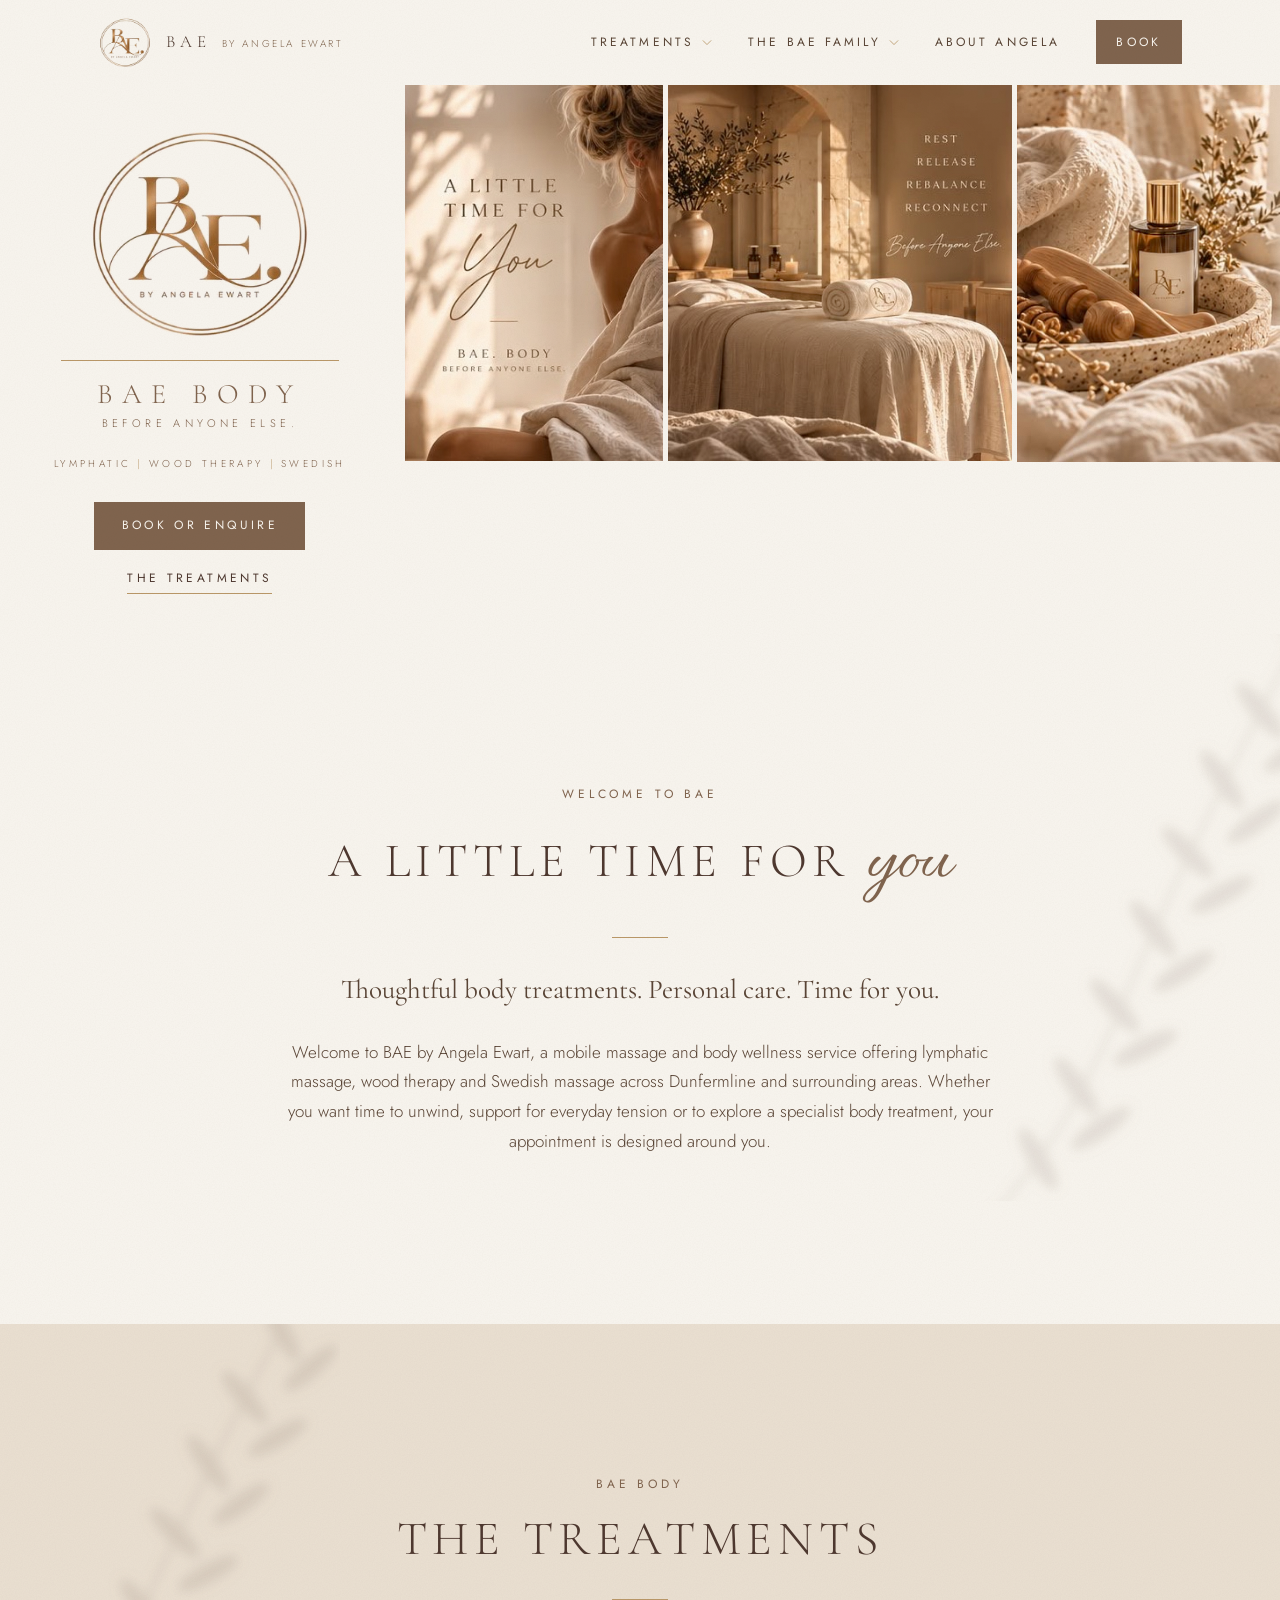
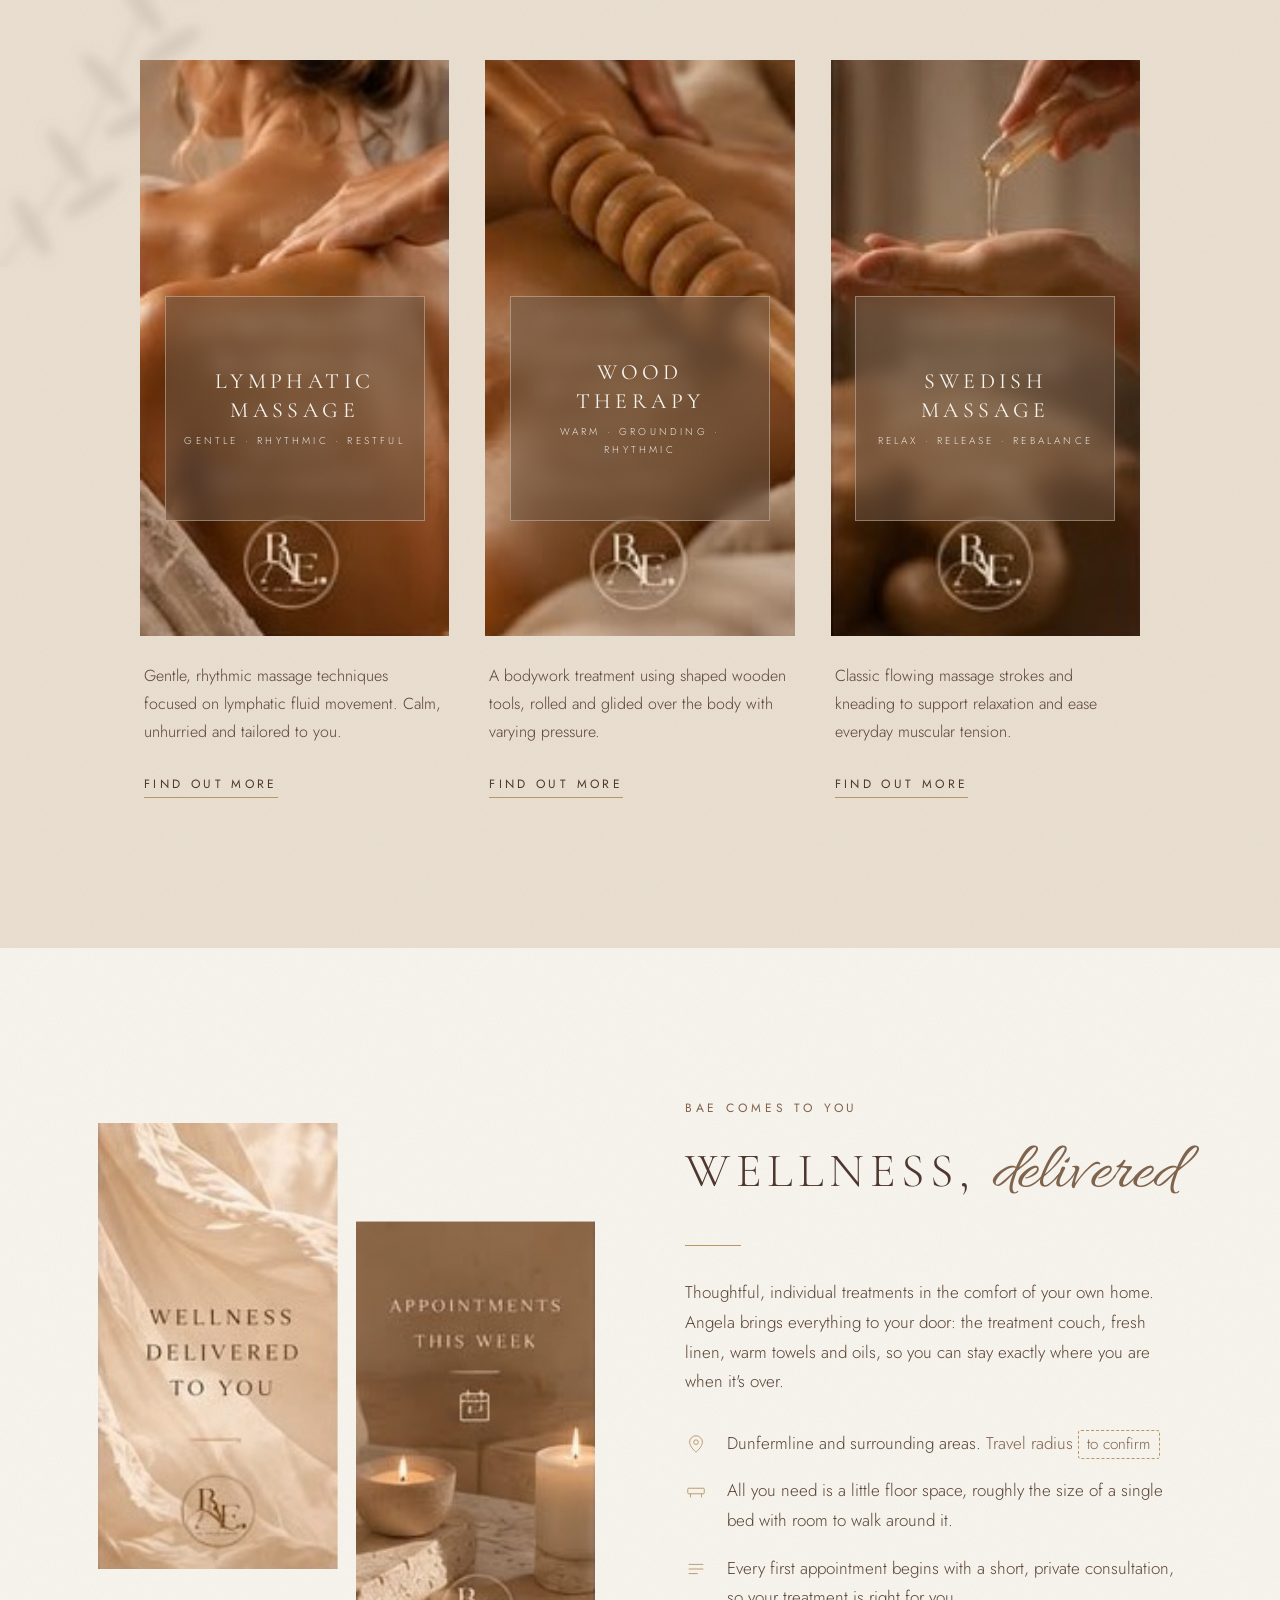
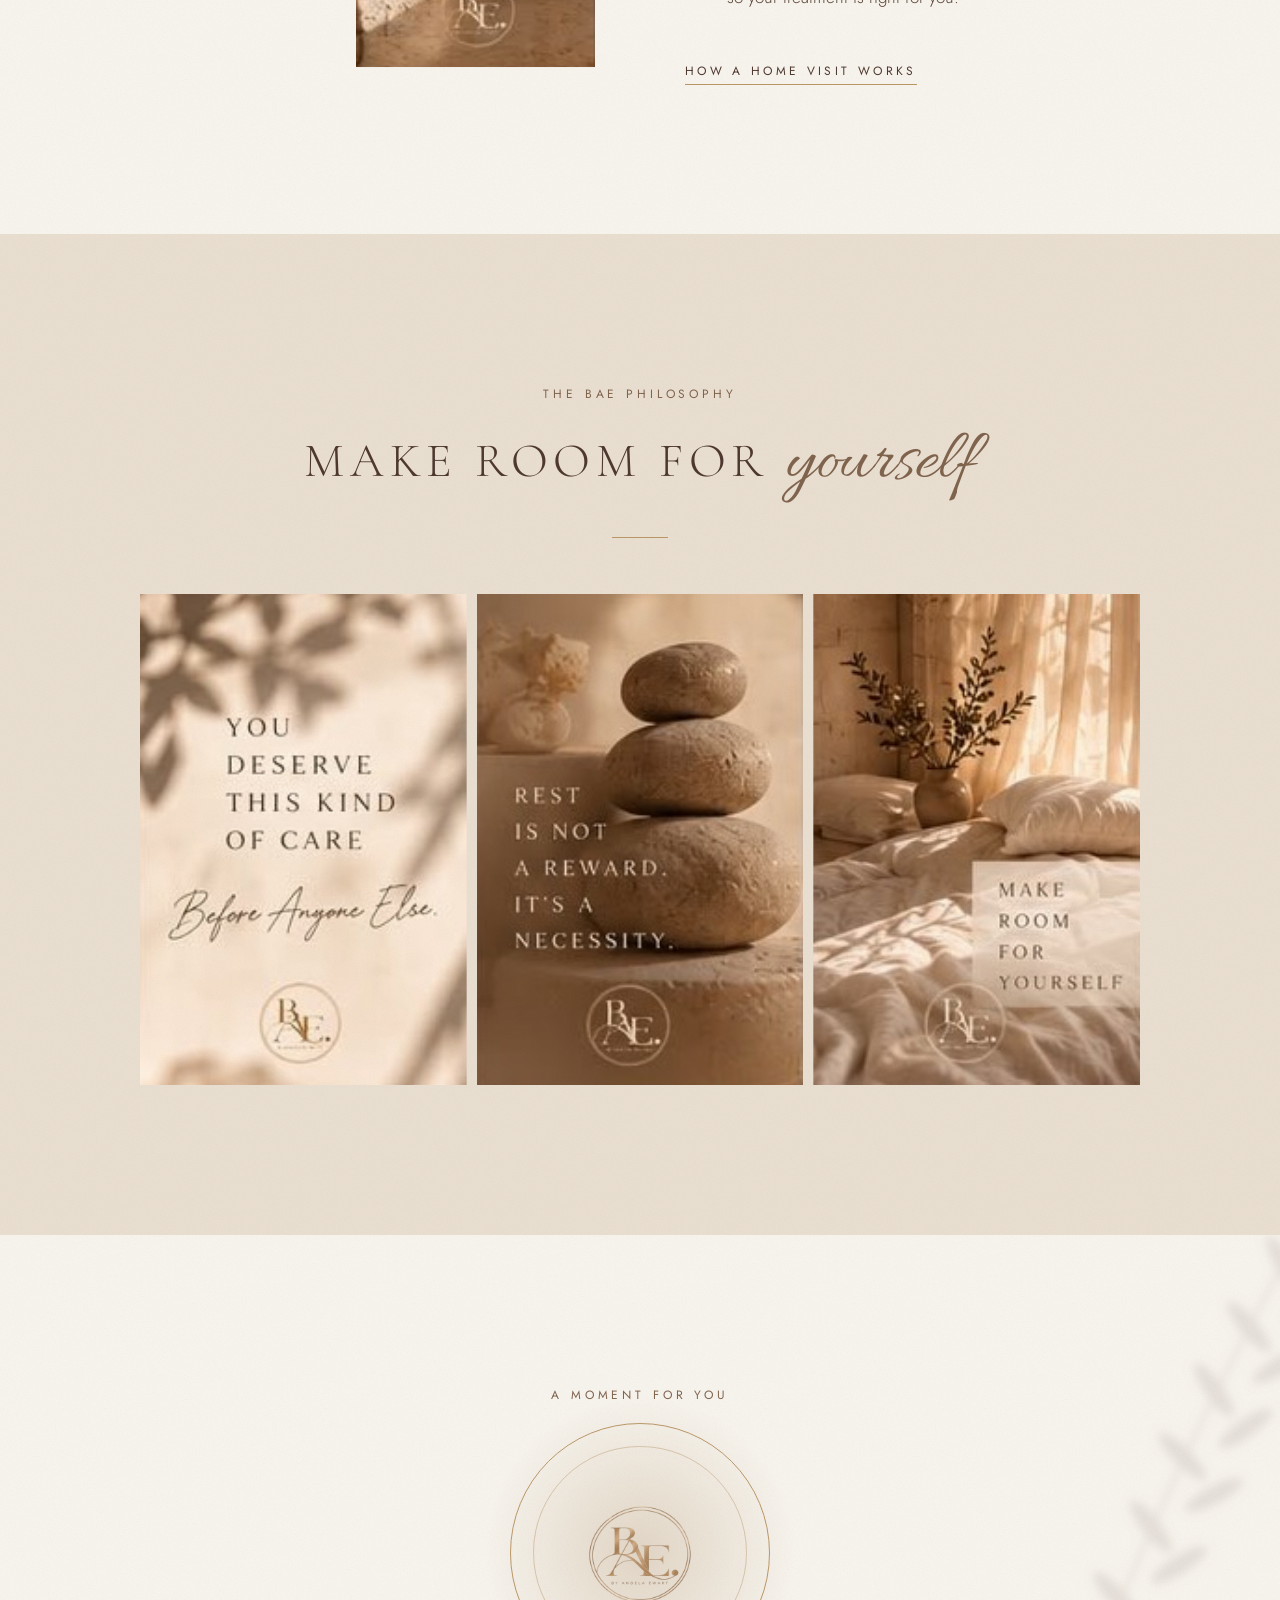
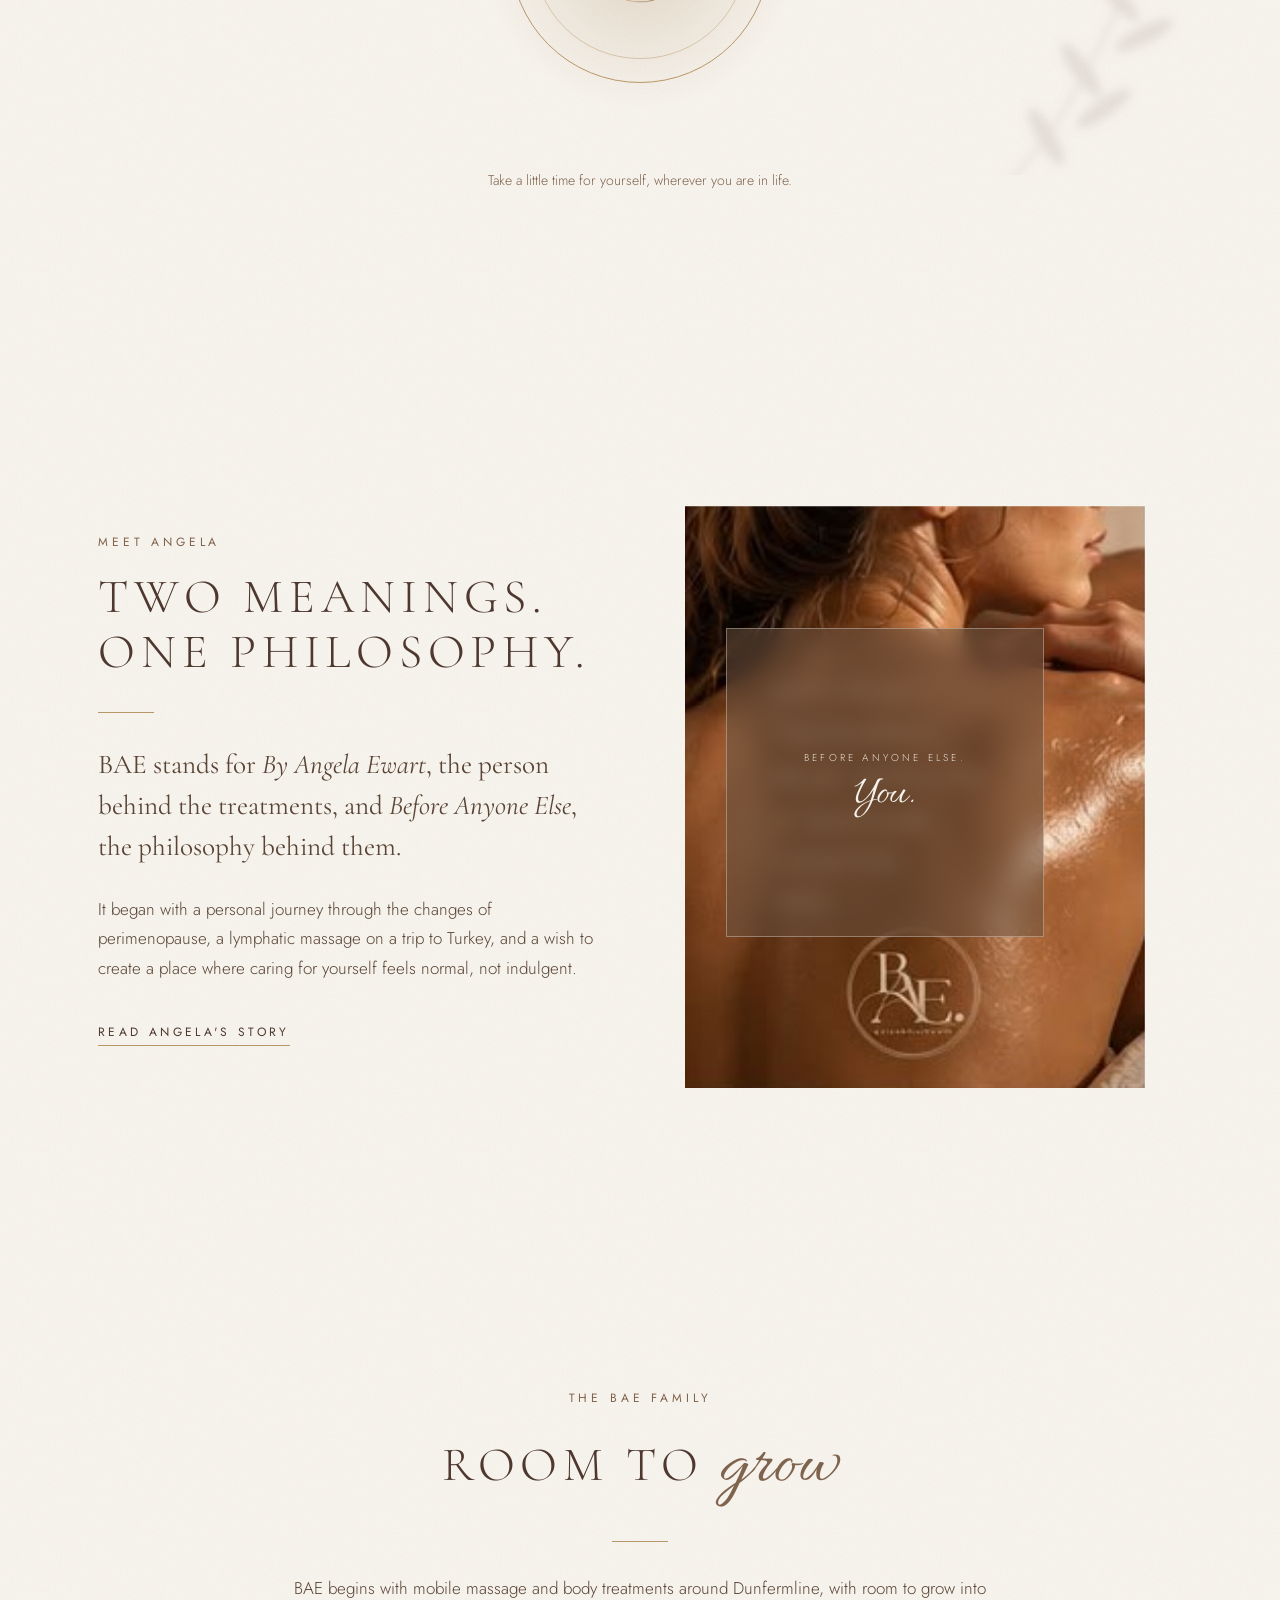
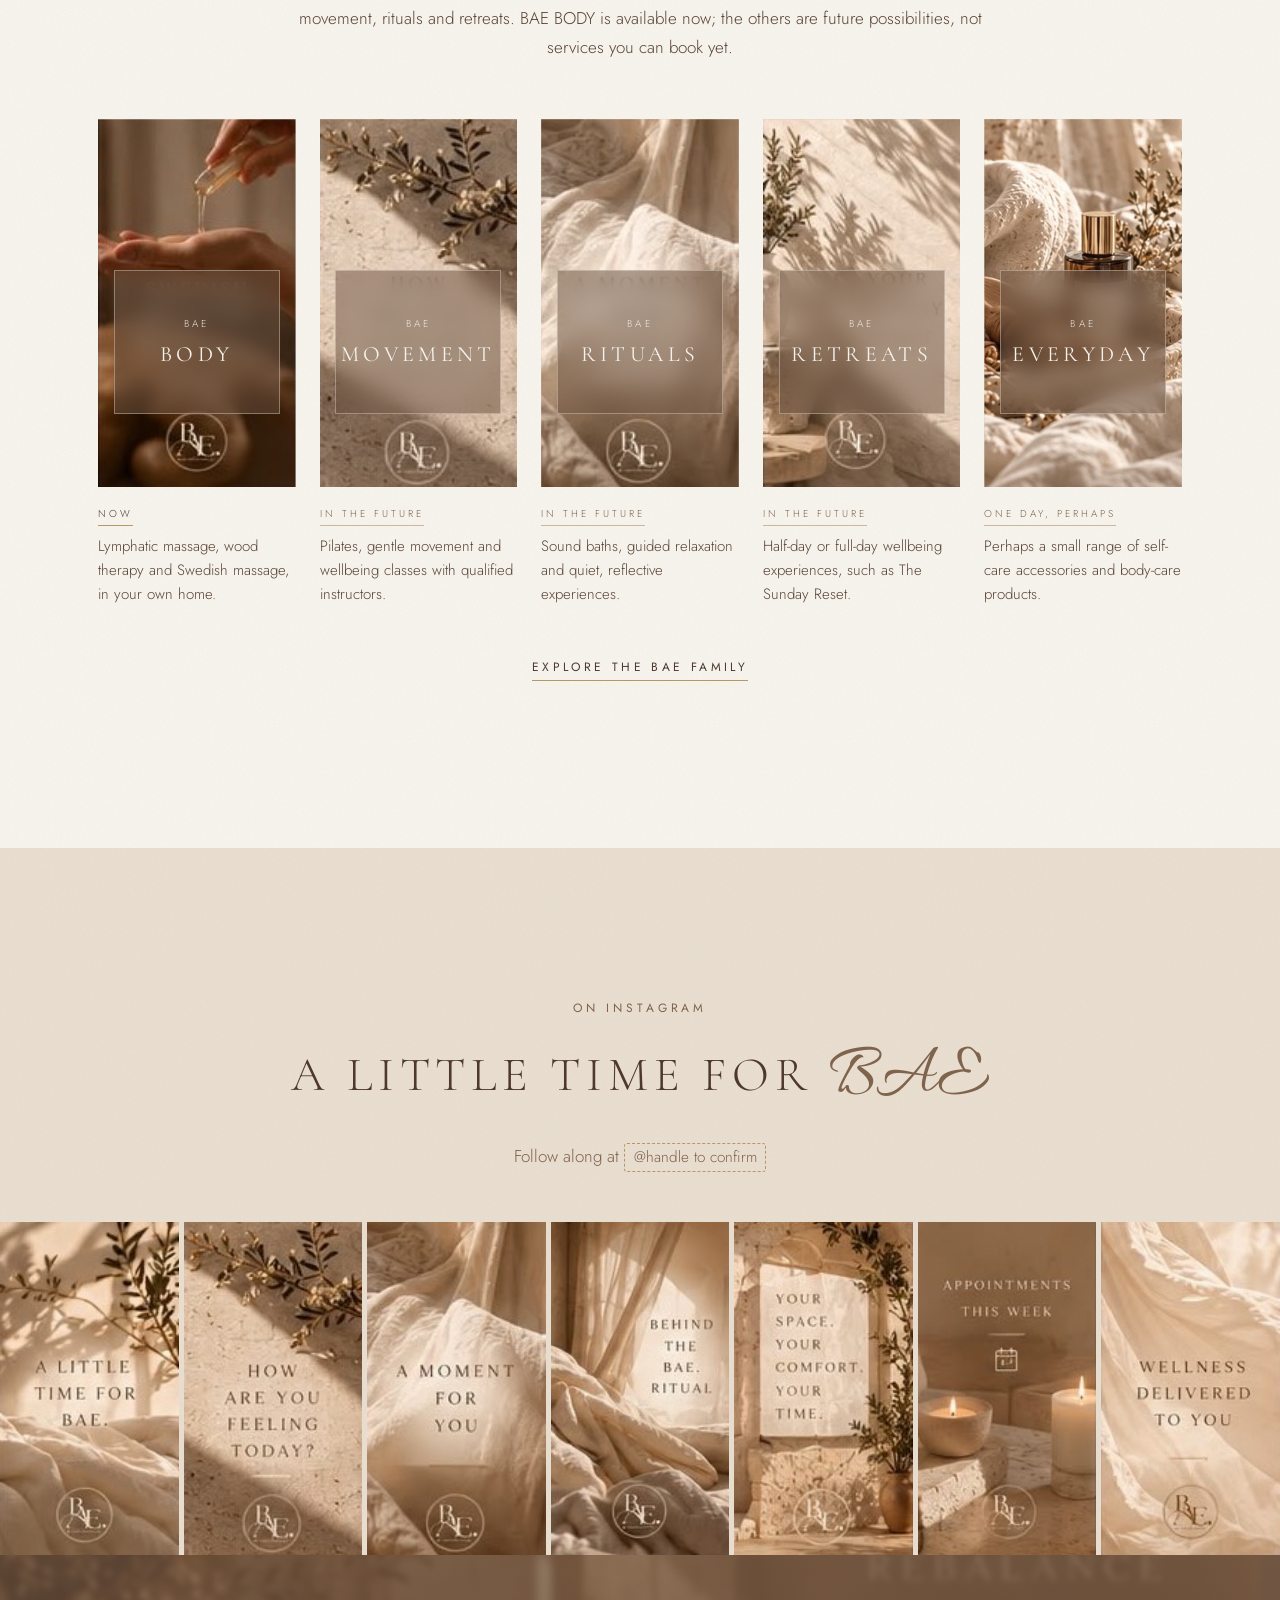
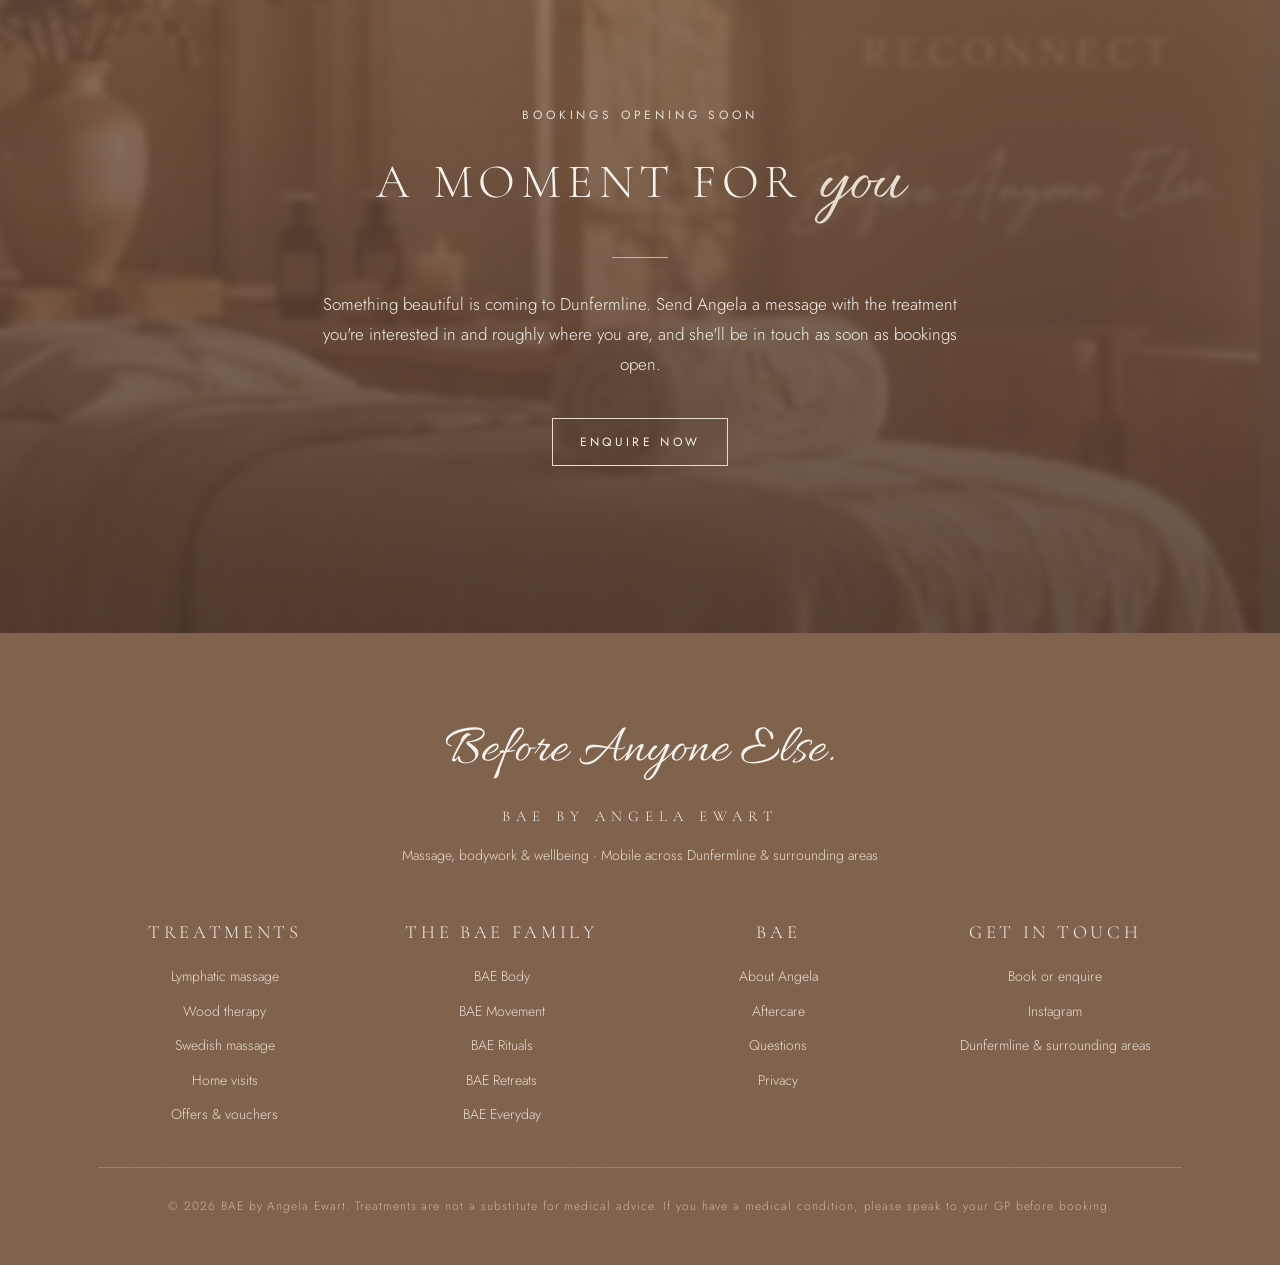
==== commit 8a279d4f: "Write BAE without the full stop throughout Every 'BAE.' in page text, titles, menus, captions, alt t" ====
--- a/index.html
+++ b/index.html
@@ -7,9 +7,9 @@
   <meta name="viewport" content="width=device-width, initial-scale=1, viewport-fit=cover">
   <!-- Draft: keep out of search results until launch. Remove this line to go live. -->
   <meta name="robots" content="noindex">
-  <title>BAE. BODY | Massage &amp; Body Wellness in Dunfermline</title>
-  <meta name="description" content="BAE. BODY: lymphatic massage, wood therapy and Swedish massage in the comfort of your own home, across Dunfermline and surrounding areas. Before Anyone Else.">
-  <meta property="og:title" content="BAE. by Angela Ewart">
+  <title>BAE BODY | Massage &amp; Body Wellness in Dunfermline</title>
+  <meta name="description" content="BAE BODY: lymphatic massage, wood therapy and Swedish massage in the comfort of your own home, across Dunfermline and surrounding areas. Before Anyone Else.">
+  <meta property="og:title" content="BAE by Angela Ewart">
   <meta property="og:description" content="Thoughtful body treatments. Personal care. Time for you. Mobile massage across Dunfermline.">
   <meta property="og:image" content="assets/img/hero-room.jpg">
   <meta name="theme-color" content="#F8F5EF">
@@ -17,15 +17,15 @@
   <link rel="preconnect" href="https://fonts.googleapis.com">
   <link rel="preconnect" href="https://fonts.gstatic.com" crossorigin>
   <link href="https://fonts.googleapis.com/css2?family=Allura&family=Cormorant+Garamond:wght@300;400;500&family=Jost:wght@300;400&display=swap" rel="stylesheet">
-  <link rel="stylesheet" href="css/style.css?v=13">
+  <link rel="stylesheet" href="css/style.css?v=14">
 </head>
 <body data-brand="by Angela Ewart">
 
 <header class="site-header">
   <div class="wrap">
-    <a class="brand" href="index.html" aria-label="BAE. by Angela Ewart, home">
+    <a class="brand" href="index.html" aria-label="BAE by Angela Ewart, home">
       <img src="assets/img/logo.png?v=2" alt="">
-      <span class="brand-word" aria-hidden="true"><span class="bae">BAE.</span><span class="sub master">by Angela Ewart</span></span>
+      <span class="brand-word" aria-hidden="true"><span class="bae">BAE</span><span class="sub master">by Angela Ewart</span></span>
     </a>
     <button class="nav-toggle" aria-label="Menu" aria-expanded="false" aria-controls="nav"><span></span><span></span></button>
     <nav class="nav" id="nav" aria-label="Main">
@@ -48,19 +48,19 @@
         </div>
       </div>
       <div class="nav-item has-panel">
-        <a class="nav-link" href="family.html">The BAE. family <svg class="chev" viewBox="0 0 12 8" aria-hidden="true"><path d="M1 1.5l5 5 5-5" fill="none" stroke="currentColor"/></svg></a>
+        <a class="nav-link" href="family.html">The BAE family <svg class="chev" viewBox="0 0 12 8" aria-hidden="true"><path d="M1 1.5l5 5 5-5" fill="none" stroke="currentColor"/></svg></a>
         <div class="panel">
           <div class="panel-inner">
             <div class="panel-treatments">
-              <a class="ptreat" href="family.html#body"><img src="assets/img/thumb-swedish.jpg" alt=""><span><strong>BAE. Body</strong><em>Available now</em></span></a>
-              <a class="ptreat" href="family.html#movement"><img src="assets/img/thumb-movement.jpg" alt=""><span><strong>BAE. Movement</strong><em>In the future</em></span></a>
-              <a class="ptreat" href="family.html#rituals"><img src="assets/img/thumb-rituals.jpg" alt=""><span><strong>BAE. Rituals</strong><em>In the future</em></span></a>
-              <a class="ptreat" href="family.html#retreats"><img src="assets/img/thumb-retreats.jpg" alt=""><span><strong>BAE. Retreats</strong><em>In the future</em></span></a>
-              <a class="ptreat" href="family.html#everyday"><img src="assets/img/thumb-everyday.jpg" alt=""><span><strong>BAE. Everyday</strong><em>One day, perhaps</em></span></a>
+              <a class="ptreat" href="family.html#body"><img src="assets/img/thumb-swedish.jpg" alt=""><span><strong>BAE Body</strong><em>Available now</em></span></a>
+              <a class="ptreat" href="family.html#movement"><img src="assets/img/thumb-movement.jpg" alt=""><span><strong>BAE Movement</strong><em>In the future</em></span></a>
+              <a class="ptreat" href="family.html#rituals"><img src="assets/img/thumb-rituals.jpg" alt=""><span><strong>BAE Rituals</strong><em>In the future</em></span></a>
+              <a class="ptreat" href="family.html#retreats"><img src="assets/img/thumb-retreats.jpg" alt=""><span><strong>BAE Retreats</strong><em>In the future</em></span></a>
+              <a class="ptreat" href="family.html#everyday"><img src="assets/img/thumb-everyday.jpg" alt=""><span><strong>BAE Everyday</strong><em>One day, perhaps</em></span></a>
             </div>
             <div class="panel-more">
-              <a href="family.html">Explore the BAE. family</a>
-              <p class="panel-note">Only BAE. Body can be booked at the moment. The rest are on their way.</p>
+              <a href="family.html">Explore the BAE family</a>
+              <p class="panel-note">Only BAE Body can be booked at the moment. The rest are on their way.</p>
             </div>
           </div>
         </div>
@@ -76,8 +76,8 @@
   <!-- Hero: the moodboard's top row -->
   <section class="photo-hero">
     <div class="hero-panel reveal">
-      <img class="mark" src="assets/img/logo.png?v=2" alt="BAE. by Angela Ewart monogram">
-      <h1 class="name">BAE. Body</h1>
+      <img class="mark" src="assets/img/logo.png?v=2" alt="BAE by Angela Ewart monogram">
+      <h1 class="name">BAE Body</h1>
       <p class="tag">Before anyone else.</p>
       <p class="words"><a href="treatments.html#lymphatic">Lymphatic</a><span>|</span><a href="treatments.html#wood-therapy">Wood therapy</a><span>|</span><a href="treatments.html#swedish">Swedish</a></p>
       <div class="hero-actions">
@@ -87,8 +87,8 @@
     </div>
     <div class="hero-photos">
       <figure><img src="assets/img/hero-woman.jpg" alt="A woman wrapped in soft linen in warm sunlight. A little time for you."></figure>
-      <figure><img src="assets/img/hero-room.jpg" alt="A treatment couch in ivory linen with a rolled BAE. towel. Rest, release, rebalance, reconnect."></figure>
-      <figure><img src="assets/img/ritual-tray.jpg" alt="Wooden massage tools and a BAE. oil bottle on a stone tray among soft linen"></figure>
+      <figure><img src="assets/img/hero-room.jpg" alt="A treatment couch in ivory linen with a rolled BAE towel. Rest, release, rebalance, reconnect."></figure>
+      <figure><img src="assets/img/ritual-tray.jpg" alt="Wooden massage tools and a BAE oil bottle on a stone tray among soft linen"></figure>
     </div>
   </section>
 
@@ -96,11 +96,11 @@
   <section class="pad" style="overflow:hidden">
     <div class="leaves" aria-hidden="true" style="top:-60px;right:-80px;width:460px;height:640px"></div>
     <div class="wrap center reveal" style="max-width: 820px">
-      <span class="eyebrow">Welcome to BAE.</span>
+      <span class="eyebrow">Welcome to BAE</span>
       <h2 class="title">A little time for <span class="script" style="font-size:1.5em">you</span></h2>
       <hr class="rule">
       <p class="lede">Thoughtful body treatments. Personal care. Time for you.</p>
-      <p>Welcome to BAE. by Angela Ewart, a mobile massage and body wellness service offering lymphatic massage, wood therapy and Swedish massage across Dunfermline and surrounding areas. Whether you want time to unwind, support for everyday tension or to explore a specialist body treatment, your appointment is designed around you.</p>
+      <p>Welcome to BAE by Angela Ewart, a mobile massage and body wellness service offering lymphatic massage, wood therapy and Swedish massage across Dunfermline and surrounding areas. Whether you want time to unwind, support for everyday tension or to explore a specialist body treatment, your appointment is designed around you.</p>
     </div>
   </section>
 
@@ -109,7 +109,7 @@
     <div class="leaves" aria-hidden="true" style="top:-60px;left:-100px;width:440px;height:620px;transform-origin:top left"></div>
     <div class="wrap">
       <div class="center reveal">
-        <span class="eyebrow">BAE. Body</span>
+        <span class="eyebrow">BAE Body</span>
         <h2 class="title">The treatments</h2>
         <hr class="rule">
       </div>
@@ -156,7 +156,7 @@
         <figure class="tile" data-drift="0.06"><img src="assets/img/story-appointments.jpg" alt="Candles on natural stone. Appointments this week."></figure>
       </div>
       <div class="reveal">
-        <span class="eyebrow">BAE. comes to you</span>
+        <span class="eyebrow">BAE comes to you</span>
         <h2 class="title">Wellness, <span class="script" style="font-size:1.4em">delivered</span></h2>
         <hr class="rule">
         <p>Thoughtful, individual treatments in the comfort of your own home. Angela brings everything to your door: the treatment couch, fresh linen, warm towels and oils, so you can stay exactly where you are when it's over.</p>
@@ -183,7 +183,7 @@
   <section class="pad tone-linen">
     <div class="wrap">
       <div class="center reveal">
-        <span class="eyebrow">The BAE. philosophy</span>
+        <span class="eyebrow">The BAE philosophy</span>
         <h2 class="title">Make room for <span class="script" style="font-size:1.5em">yourself</span></h2>
         <hr class="rule">
       </div>
@@ -222,30 +222,30 @@
         <span class="eyebrow">Meet Angela</span>
         <h2 class="title">Two meanings. <br>One philosophy.</h2>
         <hr class="rule">
-        <p class="lede">BAE. stands for <em>By Angela Ewart</em>, the person behind the treatments, and <em>Before Anyone Else</em>, the philosophy behind them.</p>
+        <p class="lede">BAE stands for <em>By Angela Ewart</em>, the person behind the treatments, and <em>Before Anyone Else</em>, the philosophy behind them.</p>
         <p>It began with a personal journey through the changes of perimenopause, a lymphatic massage on a trip to Turkey, and a wish to create a place where caring for yourself feels normal, not indulgent.</p>
         <p style="margin-top:2rem"><a class="link" href="about.html">Read Angela's story</a></p>
       </div>
     </div>
   </section>
 
-  <!-- The BAE. family (Brand Bible 02). Only BODY is bookable; the rest are labelled as future. -->
+  <!-- The BAE family (Brand Bible 02). Only BODY is bookable; the rest are labelled as future. -->
   <section class="pad" id="family">
     <div class="wrap">
       <div class="center reveal" style="max-width:720px;margin:0 auto">
-        <span class="eyebrow">The BAE. family</span>
+        <span class="eyebrow">The BAE family</span>
         <h2 class="title">Room to <span class="script" style="font-size:1.5em">grow</span></h2>
         <hr class="rule">
-        <p>BAE. begins with mobile massage and body treatments around Dunfermline, with room to grow into movement, rituals and retreats. BAE. BODY is available now; the others are future possibilities, not services you can book yet.</p>
+        <p>BAE begins with mobile massage and body treatments around Dunfermline, with room to grow into movement, rituals and retreats. BAE BODY is available now; the others are future possibilities, not services you can book yet.</p>
       </div>
       <div class="family">
         <a class="branch now reveal" href="family.html#body">
           <figure class="tile">
             <img src="assets/img/reel-swedish.jpg" alt="">
-            <div class="plate"><span>BAE.</span><strong>Body</strong></div>
-          </figure>
-          <div class="branch-text">
-            <span class="bname">BAE. Body</span>
+            <div class="plate"><span>BAE</span><strong>Body</strong></div>
+          </figure>
+          <div class="branch-text">
+            <span class="bname">BAE Body</span>
             <span class="when">Now</span>
             <p>Lymphatic massage, wood therapy and Swedish massage, in your own home.</p>
           </div>
@@ -253,10 +253,10 @@
         <a class="branch reveal" href="family.html#movement">
           <figure class="tile">
             <img src="assets/img/story-feeling.jpg" alt="">
-            <div class="plate"><span>BAE.</span><strong>Movement</strong></div>
-          </figure>
-          <div class="branch-text">
-            <span class="bname">BAE. Movement</span>
+            <div class="plate"><span>BAE</span><strong>Movement</strong></div>
+          </figure>
+          <div class="branch-text">
+            <span class="bname">BAE Movement</span>
             <span class="when">In the future</span>
             <p>Pilates, gentle movement and wellbeing classes with qualified instructors.</p>
           </div>
@@ -264,10 +264,10 @@
         <a class="branch reveal" href="family.html#rituals">
           <figure class="tile">
             <img src="assets/img/story-moment.jpg" alt="">
-            <div class="plate"><span>BAE.</span><strong>Rituals</strong></div>
-          </figure>
-          <div class="branch-text">
-            <span class="bname">BAE. Rituals</span>
+            <div class="plate"><span>BAE</span><strong>Rituals</strong></div>
+          </figure>
+          <div class="branch-text">
+            <span class="bname">BAE Rituals</span>
             <span class="when">In the future</span>
             <p>Sound baths, guided relaxation and quiet, reflective experiences.</p>
           </div>
@@ -275,10 +275,10 @@
         <a class="branch reveal" href="family.html#retreats">
           <figure class="tile">
             <img src="assets/img/reel-sunday.jpg" alt="">
-            <div class="plate"><span>BAE.</span><strong>Retreats</strong></div>
-          </figure>
-          <div class="branch-text">
-            <span class="bname">BAE. Retreats</span>
+            <div class="plate"><span>BAE</span><strong>Retreats</strong></div>
+          </figure>
+          <div class="branch-text">
+            <span class="bname">BAE Retreats</span>
             <span class="when">In the future</span>
             <p>Half-day or full-day wellbeing experiences, such as The Sunday Reset.</p>
           </div>
@@ -286,16 +286,16 @@
         <a class="branch reveal" href="family.html#everyday">
           <figure class="tile">
             <img src="assets/img/ritual-tray.jpg" alt="">
-            <div class="plate"><span>BAE.</span><strong>Everyday</strong></div>
-          </figure>
-          <div class="branch-text">
-            <span class="bname">BAE. Everyday</span>
+            <div class="plate"><span>BAE</span><strong>Everyday</strong></div>
+          </figure>
+          <div class="branch-text">
+            <span class="bname">BAE Everyday</span>
             <span class="when">One day, perhaps</span>
             <p>Perhaps a small range of self-care accessories and body-care products.</p>
           </div>
         </a>
       </div>
-      <p class="center reveal" style="margin-top:2.8rem"><a class="link" href="family.html">Explore the BAE. family</a></p>
+      <p class="center reveal" style="margin-top:2.8rem"><a class="link" href="family.html">Explore the BAE family</a></p>
     </div>
   </section>
 
@@ -303,14 +303,14 @@
   <section class="pad tone-linen" style="padding-bottom:0">
     <div class="wrap center reveal">
       <span class="eyebrow">On Instagram</span>
-      <h2 class="title">A little time for <span class="script" style="font-size:1.5em">BAE.</span></h2>
+      <h2 class="title">A little time for <span class="script" style="font-size:1.5em">BAE</span></h2>
       <p class="muted">Follow along at <span class="tbc">@handle to confirm</span></p>
     </div>
     <div class="gram">
-      <figure class="tile"><img src="assets/img/reel-little-time.jpg" alt="A little time for BAE."></figure>
+      <figure class="tile"><img src="assets/img/reel-little-time.jpg" alt="A little time for BAE"></figure>
       <figure class="tile"><img src="assets/img/story-feeling.jpg" alt="How are you feeling today?"></figure>
       <figure class="tile"><img src="assets/img/story-moment.jpg" alt="A moment for you."></figure>
-      <figure class="tile"><img src="assets/img/story-ritual.jpg" alt="Behind the BAE. ritual."></figure>
+      <figure class="tile"><img src="assets/img/story-ritual.jpg" alt="Behind the BAE ritual."></figure>
       <figure class="tile"><img src="assets/img/story-space.jpg" alt="Your space. Your comfort. Your time."></figure>
       <figure class="tile"><img src="assets/img/story-appointments.jpg" alt="Appointments this week."></figure>
       <figure class="tile"><img src="assets/img/reel-delivered.jpg" alt="Wellness delivered to you."></figure>
@@ -335,7 +335,7 @@
 <footer class="site-footer">
   <div class="wrap">
     <span class="script">Before Anyone Else.</span>
-    <p class="name">BAE. by Angela Ewart</p>
+    <p class="name">BAE by Angela Ewart</p>
     <p>Massage, bodywork &amp; wellbeing · Mobile across Dunfermline &amp; surrounding areas</p>
     <div class="footer-cols">
       <nav aria-label="Treatments">
@@ -346,16 +346,16 @@
         <a href="treatments.html#mobile">Home visits</a>
         <a href="treatments.html#offers">Offers &amp; vouchers</a>
       </nav>
-      <nav aria-label="The BAE. family">
-        <span class="fh">The BAE. family</span>
-        <a href="family.html#body">BAE. Body</a>
-        <a href="family.html#movement">BAE. Movement</a>
-        <a href="family.html#rituals">BAE. Rituals</a>
-        <a href="family.html#retreats">BAE. Retreats</a>
-        <a href="family.html#everyday">BAE. Everyday</a>
+      <nav aria-label="The BAE family">
+        <span class="fh">The BAE family</span>
+        <a href="family.html#body">BAE Body</a>
+        <a href="family.html#movement">BAE Movement</a>
+        <a href="family.html#rituals">BAE Rituals</a>
+        <a href="family.html#retreats">BAE Retreats</a>
+        <a href="family.html#everyday">BAE Everyday</a>
       </nav>
-      <nav aria-label="BAE.">
-        <span class="fh">BAE.</span>
+      <nav aria-label="BAE">
+        <span class="fh">BAE</span>
         <a href="about.html">About Angela</a>
         <a href="treatments.html#aftercare">Aftercare</a>
         <a href="treatments.html#faq">Questions</a>
@@ -368,10 +368,10 @@
         <span>Dunfermline &amp; surrounding areas</span>
       </nav>
     </div>
-    <p class="fine">© <span data-year>2026</span> BAE. by Angela Ewart. Treatments are not a substitute for medical advice. If you have a medical condition, please speak to your GP before booking.</p>
+    <p class="fine">© <span data-year>2026</span> BAE by Angela Ewart. Treatments are not a substitute for medical advice. If you have a medical condition, please speak to your GP before booking.</p>
   </div>
 </footer>
 
-<script src="js/site.js?v=13"></script>
+<script src="js/site.js?v=14"></script>
 </body>
 </html>
